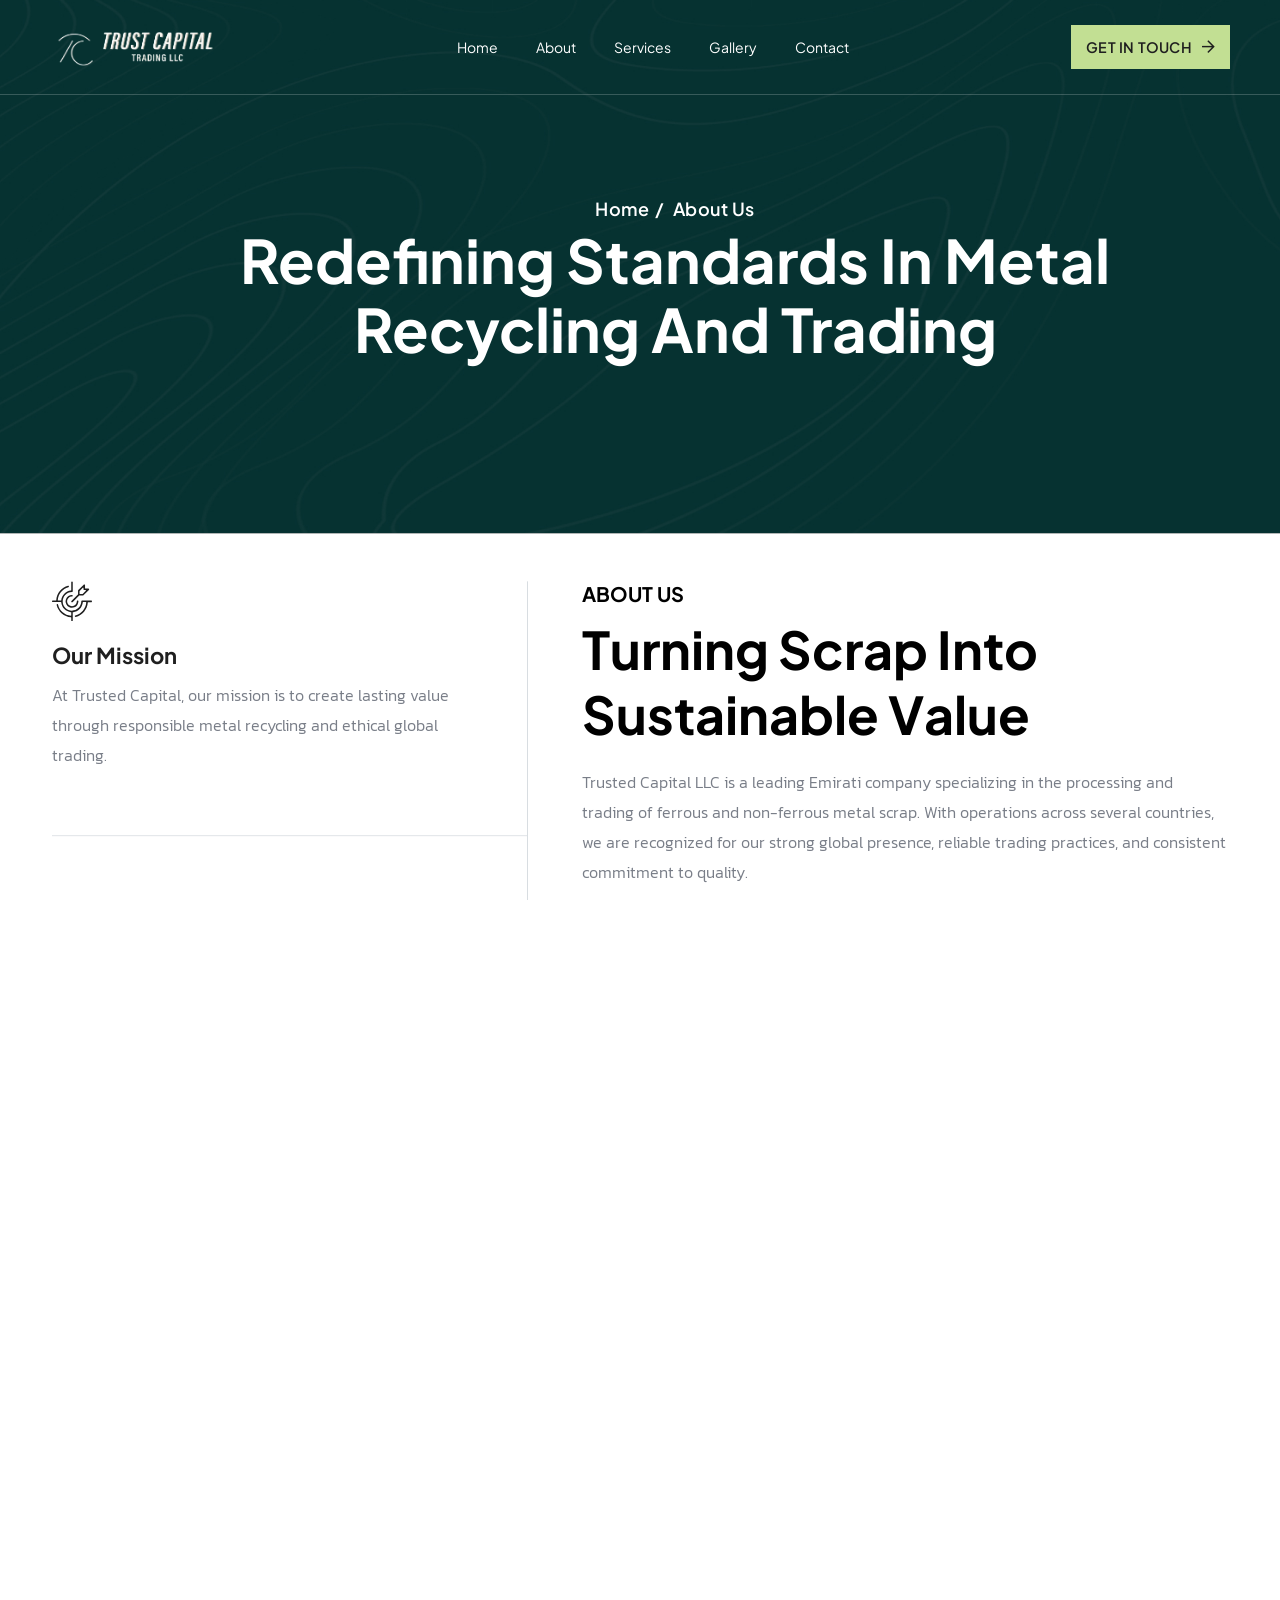
==== about-trust-capital.html @ 67500c43 "first commit" ====
<!DOCTYPE html>
<html lang="zxx">

<head>
    <!--====== Required meta tags ======-->
    <meta charset="utf-8">
    <meta http-equiv="x-ua-compatible" content="ie=edge">
    <meta name="description" content="Business, Consulting, Finance">
    <meta name="viewport" content="width=device-width, initial-scale=1, shrink-to-fit=no">
    <!--====== Title ======-->
    <title>Bizzen - Business Consulting HTML Template</title>
    <!--====== Favicon Icon ======-->
    <link rel="shortcut icon" href="assets/images/favicon.png" type="image/png">
    <!--====== Google Fonts ======-->
    <link
        href="https://fonts.googleapis.com/css2?family=Kanit:ital,wght@0,300;0,400;0,500;0,600;0,700;0,800;0,900;1,900&family=Plus+Jakarta+Sans:ital,wght@0,200..800;1,200..800&display=swap"
        rel="stylesheet">
    <!--====== FontAwesome css ======-->
    <link rel="stylesheet" href="assets/fonts/fontawesome/css/all.min.css">
    <!--====== Bootstrap css ======-->
    <link rel="stylesheet" href="assets/css/plugins/bootstrap.min.css">
    <!--====== Slick-popup css ======-->
    <link rel="stylesheet" href="assets/css/plugins/slick.css">
    <!--====== Magnific-popup css ======-->
    <link rel="stylesheet" href="assets/css/plugins/magnific-popup.css">
    <!--====== Aos css ======-->
    <link rel="stylesheet" href="assets/css/plugins/aos.css">
    <!--====== Default css ======-->
    <link rel="stylesheet" href="assets/css/spacings.css">
    <!--====== Default css ======-->
    <link rel="stylesheet" href="assets/css/style.css">
</head>

<body>
    <!--====== Start Preloader ======-->
    <div class="preloader">
        <div class="loading-wrapper">
            <div class="loading"></div>
            <div id="loading-icon"><img src="assets/images/loader.png" alt="loader"></div>
        </div>
    </div><!--====== End Preloader ======-->
    <!--====== Start Overlay ======-->
    <div class="offcanvas__overlay"></div>
    <!--=== Start  Header Area  ===-->
    <header class="header-area header-one">
        <!--====  Header Navigation  ===-->
        <div class="header-navigation">
            <div class="container-fluid">
                <!--====  Primary Menu  ===-->
                <div class="primary-menu">
                    <!--====  Site Branding  ===-->
                    <div class="site-branding">
                        <!-- <img src="assets/images/home-one/hero/main-logo.png" alt=""> -->
                        <img src="assets/images/home-one/hero/main-logo-1.png" alt="">
                        <!-- <a href="index.html" class="brand-logo"><img src="assets/images/home-one/logo/logo-main.png" alt="Brand Logo"></a> -->
                    </div>
                    <!--=== Main Menu ===-->
                    <div class="theme-nav-menu">
                        <!--=== Menu Top ===-->
                        <div class="theme-menu-top d-block d-xl-none">
                            <div class="site-branding">
                                <a href="index.html" class="brand-logo"><img
                                        src="assets/images/home-one/logo/logo-main.png" alt="Brand Logo"></a>

                            </div>
                        </div>
                        <!--=== Main Menu ===-->
                        <nav class="main-menu">
                            <ul>
                                <li class="menu-item has-children"><a href="home.html">Home</a>
                                </li>
                                <li class="menu-item"><a href="about-trust-capital.html">About</a></li>
                                <li class="menu-item has-children"><a href="services-trust-capital.html">Services</a>
                                </li>
                                <li class="menu-item has-children"><a href="gallery-trust-metal.html">Gallery</a>
                                </li>
                                <li class="menu-item has-children"><a href="contact-trust-capital.html">Contact</a>
                                </li>
                            </ul>
                        </nav>
                        <!--=== Nav Button ===-->
                        <div class="theme-nav-button mt-20 d-block d-md-none">
                            <a href="contact.html" class="theme-btn style-one">Get A Quote<i
                                    class="far fa-arrow-right"></i></a>
                        </div>
                        <!--===  Menu Bottom ===-->
                        <div class="theme-menu-bottom mt-50 d-block d-xl-none">
                            <h5>Follow Us</h5>
                            <ul class="social-link">
                                <li><a href="#"><i class="fab fa-facebook-f"></i></a></li>
                                <li><a href="#"><i class="fab fa-twitter"></i></a></li>
                                <li><a href="#"><i class="fab fa-linkedin-in"></i></a></li>
                                <li><a href="#"><i class="fab fa-youtube"></i></a></li>
                            </ul>
                        </div>
                    </div>
                    <!--=== Header Nav Right ===-->
                    <div class="nav-right-item">
                        <div class="nav-button d-none d-md-block">
                            <a href="contact.html" class="theme-btn style-one">GET IN TOUCH<i
                                    class="far fa-arrow-right"></i></a>
                        </div>
                        <div class="navbar-toggler">
                            <span></span>
                            <span></span>
                            <span></span>
                        </div>
                    </div>
                </div>
            </div>
        </div>
    </header><!--=== End  Header Area  ===-->
    <!--======  Smooth Wrapper  ======-->
    <div id="smooth-wrapper">
        <div id="smooth-content">
            <!--======  Main  ======-->
            <main>
                <!--======  Start Page Hero Section  ======-->
                <section class="page-hero bg_cover z-1"
                    style="background-image: url(/assets/images/home-one/hero/hero-bg.jpg);">
                    <div class="container">
                        <div class="row justify-content-center">
                            <div class="col-lg-10">
                                <div class="page-content text-center">
                                    <ul>
                                        <li><a href="index.html">Home</a></li>
                                        <li>About Us</li>
                                    </ul>
                                    <h1>Redefining Standards in Metal Recycling and Trading</h1>
                                </div>
                            </div>
                        </div>
                    </div>
                </section><!--======  End Page Hero Section  ======-->
                <!--======  Start About Section  ======-->
                <section class="bizzen-about_three pt-5" style="background-color: white;">
                    <div class="container">
                        <!-- About Wrapper -->
                        <div class="about-wrapper">
                            <div class="row">
                                <div class="col-lg-5">
                                    <!--=== Bizzen Item List ===-->
                                    <div class="bizzen-item-list">
                                        <div class="bizzen-iconic-item style-one" data-aos="fade-up"
                                            data-aos-duration="800">
                                            <div class="icon">
                                                <img src="assets/images/innerpage/icon/icon1.svg" alt="icon">
                                            </div>
                                            <div class="content">
                                                <h4>Our Mission</h4>
                                                <p>At Trusted Capital, our mission is to create lasting value through
                                                    responsible metal recycling and ethical global trading.</p>
                                            </div>
                                        </div>
                                        <div class="bizzen-iconic-item style-one" data-aos="fade-up"
                                            data-aos-duration="1000">
                                            <div class="icon">
                                                <img src="assets/images/innerpage/icon/icon2.svg" alt="icon">
                                            </div>
                                            <div class="content">
                                                <h4>Our Vision.</h4>
                                                <p>To be the most trusted global leader in metal recycling and trading,
                                                    offering innovative, eco-efficient solutions that empower industries
                                                    and sustain the planet.</p>
                                            </div>
                                        </div>
                                    </div>
                                </div>
                                <div class="col-lg-7">
                                    <!--=== Bizzen Content Box ===-->
                                    <div class="bizzen-content-box">
                                        <div class="section-title">
                                            <span class="sub-title" data-aos="fade-down" data-aos-duration="800">About
                                                Us</span>
                                            <h2 class="text-anm" style="color: black;">Turning Scrap Into Sustainable
                                                Value</h2>
                                        </div>
                                        <p class="mb-4" data-aos="fade-up" data-aos-duration="1000">Trusted Capital LLC
                                            is a leading Emirati company specializing in the processing and trading of
                                            ferrous and non-ferrous metal scrap. With operations across several
                                            countries, we are recognized for our strong global presence, reliable
                                            trading practices, and consistent commitment to quality.</p>
                                        <p class="mb-4" data-aos="fade-up" data-aos-duration="1200">We buy, recycle, and
                                            supply a wide range of metals — including aluminum, copper, brass, lead,
                                            stainless steel, and nickel alloys — serving industries around the world.
                                            Our advanced facilities, skilled workforce, and strict adherence to
                                            international standards make us one of the most dependable names in the
                                            metal recycling sector.</p>
                                        <!-- <div class="bizzen-button" data-aos="fade-up" data-aos-duration="1400">
                                                <a href="contact.html" class="theme-btn style-one">REQUEST A CALL BACK<i class="far fa-arrow-right"></i></a>
                                            </div> -->
                                    </div>
                                </div>
                            </div>
                        </div>
                    </div>
                </section><!--======  End About Section  ======-->
                <!--======  Start Counter Section  ======-->
                <section class="bizzen-counter-sec pt-105 pb-70" style="background-color: white;">
                    <div class="container">
                        <div class="row text-center">
                            <div class="col-lg-4 col-sm-12">
                                <!-- Bizzen Counter Item -->
                                <div class="bizzen-counter-item style-three mb-40" data-aos="fade-up"
                                    data-aos-duration="800">
                                    <div class="content">
                                        <h2><span class="counter">15</span>+</h2>
                                        <p>Partner with us</p>
                                    </div>
                                </div>
                            </div>
                            <div class="col-lg-4 col-sm-12">
                                <!-- Bizzen Counter Item -->
                                <div class="bizzen-counter-item style-three mb-40" data-aos="fade-up"
                                    data-aos-duration="1000">
                                    <div class="content">
                                        <h2><span class="counter">50</span>+</h2>
                                        <p>Cumulative trading volume</p>
                                    </div>
                                </div>
                            </div>
                            <div class="col-lg-4 col-sm-12">
                                <!-- Bizzen Counter Item -->
                                <div class="bizzen-counter-item style-three mb-40" data-aos="fade-up"
                                    data-aos-duration="1200">
                                    <div class="content">
                                        <h2><span class="counter">100</span>k+</h2>
                                        <p>Successful Projects</p>
                                    </div>
                                </div>
                            </div>
                            <!-- <div class="col-lg-3 col-md-6 col-sm-12">
                                    <div class="bizzen-counter-item style-three mb-40" data-aos="fade-up" data-aos-duration="1400">
                                        <div class="content">
                                            <h2>$<span class="counter">1.3</span>%</h2>
                                            <p>Low interest rate</p>
                                        </div>
                                    </div>
                                </div> -->
                        </div>
                    </div>
                </section><!--======  End Counter Section  ======-->
                <!--======  Start Features Section  ======-->
                <section class="bizzen-features_one gray-color pt-115 pb-120">
                    <div class="container">
                        <div class="row justify-content-center">
                            <div class="col-xl-8 col-lg-10">
                                <!--=== Section Title ===-->
                                <div class="section-title text-center mb-50">
                                    <span class="sub-title" data-aos="fade-down" data-aos-duration="1000">Why Trust
                                        Us</span>
                                    <h2 class="text-anm" style="color: black;">The Trusted Capital Advantage</h2>
                                </div>
                            </div>
                        </div>
                        <!--=== Features Wrapper ===-->
                        <div class="features-wrapper">
                            <div class="row">
                                <div class="col-xl-3 col-md-6 col-sm-12 item-column">
                                    <!--=== Bizzen Features Item ===-->
                                    <div class="bizzen-features-item style-one text-center" data-aos="fade-up"
                                        data-aos-duration="800">
                                        <div class="content">
                                            <h4>Global Reach</h4>
                                            <div class="icon">
                                                <svg width="57" height="57" viewBox="0 0 57 57" fill="none"
                                                    xmlns="http://www.w3.org/2000/svg">
                                                    <path
                                                        d="M28.4375 0C22.8131 0 17.315 1.66783 12.6385 4.79258C7.96196 7.91734 4.31706 12.3587 2.16469 17.5549C0.0123215 22.7512 -0.550836 28.469 0.546431 33.9854C1.6437 39.5017 4.35211 44.5688 8.32916 48.5458C12.3062 52.5229 17.3733 55.2313 22.8896 56.3286C28.406 57.4258 34.1238 56.8627 39.3201 54.7103C44.5163 52.558 48.9577 48.913 52.0824 44.2365C55.2072 39.56 56.875 34.0619 56.875 28.4375C56.8671 20.8979 53.8684 13.6693 48.5371 8.33794C43.2057 3.0066 35.9772 0.00796201 28.4375 0ZM28.4375 4.375C33.0995 4.37005 37.6614 5.72721 41.5625 8.27969V13.6719L35.5004 20.7102L26.8953 21.875L26.8106 21.8148L21.432 18.2984C20.9552 17.9625 20.416 17.7254 19.8461 17.6009C19.2763 17.4764 18.6873 17.4672 18.1138 17.5737C17.5403 17.6802 16.9939 17.9003 16.5067 18.221C16.0196 18.5418 15.6014 18.9567 15.277 19.4414L9.55118 28C9.07419 28.7132 8.81745 29.551 8.8129 30.409L8.75001 40.3156L7.85587 40.9035C5.64544 37.2541 4.44513 33.0825 4.37796 28.8163C4.31079 24.5502 5.37917 20.3429 7.47362 16.6256C9.56806 12.9084 12.6132 9.81488 16.2971 7.66218C19.9809 5.50948 24.1708 4.37499 28.4375 4.375ZM10.4699 44.4254L11.159 43.9742C11.7607 43.5773 12.255 43.0379 12.598 42.4039C12.941 41.7699 13.122 41.061 13.125 40.3402L13.1824 30.4336L18.9137 21.875C18.9418 21.8966 18.971 21.9167 19.0012 21.9352L24.3797 25.4543C25.2811 26.0905 26.3901 26.3611 27.4832 26.2117L36.0938 25.0441C37.1556 24.9024 38.1285 24.3761 38.8281 23.5648L44.8902 16.5211C45.5682 15.7268 45.9397 14.7162 45.9375 13.6719V11.941C48.8963 15.0713 50.9592 18.9394 51.9102 23.1404C52.8612 27.3415 52.6655 31.7209 51.3434 35.8203L46.9301 31.7844C46.3166 31.2212 45.555 30.8449 44.735 30.6996C43.915 30.5542 43.0705 30.646 42.3008 30.9641L33.9719 34.423C33.2755 34.7154 32.6661 35.1822 32.2025 35.7784C31.7388 36.3747 31.4367 37.0803 31.325 37.8273L30.6715 42.2543C30.5144 43.3198 30.7559 44.4059 31.3498 45.3045C31.9436 46.203 32.848 46.851 33.8899 47.1242L39.7578 48.6719L40.4031 49.3199C35.6114 52.0692 30.0187 53.0835 24.5667 52.192C19.1147 51.3005 14.1364 48.5577 10.4699 44.4254ZM44.0234 46.7578L42.8477 45.5793C42.2992 45.0288 41.614 44.6342 40.8625 44.4363L35 42.8887L35.6535 38.4617L43.9797 35L49.4922 40.0531C48.0872 42.5986 46.2346 44.8699 44.0234 46.7578Z"
                                                        fill="black" />
                                                </svg>

                                            </div>
                                            <p style="color: gray;"> Operations across multiple countries with efficient
                                                export capabilities.
                                            </p>
                                        </div>
                                    </div>
                                </div>
                                <div class="col-xl-3 col-md-6 col-sm-12 item-column">
                                    <!--=== Bizzen Features Item ===-->
                                    <div class="bizzen-features-item style-one text-center" data-aos="fade-up"
                                        data-aos-duration="1000">
                                        <div class="content">
                                            <h4>Quality Assurance</h4>
                                            <div class="icon">
                                                <svg width="62" height="62" viewBox="0 0 62 62" fill="none"
                                                    xmlns="http://www.w3.org/2000/svg">
                                                    <path
                                                        d="M57.3836 23.7398C56.3527 22.6625 55.2863 21.5523 54.8844 20.5762C54.5125 19.682 54.4906 18.2 54.4688 16.7645C54.4277 14.0957 54.384 11.0715 52.2812 8.96875C50.1785 6.86602 47.1543 6.82227 44.4855 6.78125C43.05 6.75937 41.568 6.7375 40.6738 6.36562C39.7004 5.96367 38.5875 4.89727 37.5102 3.86641C35.6234 2.05352 33.4797 0 30.625 0C27.7703 0 25.6293 2.05352 23.7398 3.86641C22.6625 4.89727 21.5523 5.96367 20.5762 6.36562C19.6875 6.7375 18.2 6.75937 16.7645 6.78125C14.0957 6.82227 11.0715 6.86602 8.96875 8.96875C6.86602 11.0715 6.83594 14.0957 6.78125 16.7645C6.75937 18.2 6.7375 19.682 6.36562 20.5762C5.96367 21.5496 4.89727 22.6625 3.86641 23.7398C2.05352 25.6266 0 27.7703 0 30.625C0 33.4797 2.05352 35.6207 3.86641 37.5102C4.89727 38.5875 5.96367 39.6977 6.36562 40.6738C6.7375 41.568 6.75937 43.05 6.78125 44.4855C6.82227 47.1543 6.86602 50.1785 8.96875 52.2812C11.0715 54.384 14.0957 54.4277 16.7645 54.4688C18.2 54.4906 19.682 54.5125 20.5762 54.8844C21.5496 55.2863 22.6625 56.3527 23.7398 57.3836C25.6266 59.1965 27.7703 61.25 30.625 61.25C33.4797 61.25 35.6207 59.1965 37.5102 57.3836C38.5875 56.3527 39.6977 55.2863 40.6738 54.8844C41.568 54.5125 43.05 54.4906 44.4855 54.4688C47.1543 54.4277 50.1785 54.384 52.2812 52.2812C54.384 50.1785 54.4277 47.1543 54.4688 44.4855C54.4906 43.05 54.5125 41.568 54.8844 40.6738C55.2863 39.7004 56.3527 38.5875 57.3836 37.5102C59.1965 35.6234 61.25 33.4797 61.25 30.625C61.25 27.7703 59.1965 25.6293 57.3836 23.7398ZM54.2254 34.4832C52.9156 35.8504 51.5594 37.2641 50.8402 39.0004C50.1512 40.6684 50.1211 42.5742 50.0938 44.4199C50.0664 46.334 50.0363 48.3383 49.1859 49.1859C48.3355 50.0336 46.3449 50.0664 44.4199 50.0938C42.5742 50.1211 40.6684 50.1512 39.0004 50.8402C37.2641 51.5594 35.8504 52.9156 34.4832 54.2254C33.116 55.5352 31.7188 56.875 30.625 56.875C29.5312 56.875 28.123 55.5297 26.7668 54.2254C25.4105 52.9211 23.9859 51.5594 22.2496 50.8402C20.5816 50.1512 18.6758 50.1211 16.8301 50.0938C14.916 50.0664 12.9117 50.0363 12.0641 49.1859C11.2164 48.3355 11.1836 46.3449 11.1562 44.4199C11.1289 42.5742 11.0988 40.6684 10.4098 39.0004C9.69063 37.2641 8.33437 35.8504 7.02461 34.4832C5.71484 33.116 4.375 31.7188 4.375 30.625C4.375 29.5312 5.72031 28.123 7.02461 26.7668C8.32891 25.4105 9.69063 23.9859 10.4098 22.2496C11.0988 20.5816 11.1289 18.6758 11.1562 16.8301C11.1836 14.916 11.2137 12.9117 12.0641 12.0641C12.9145 11.2164 14.9051 11.1836 16.8301 11.1562C18.6758 11.1289 20.5816 11.0988 22.2496 10.4098C23.9859 9.69063 25.3996 8.33437 26.7668 7.02461C28.134 5.71484 29.5312 4.375 30.625 4.375C31.7188 4.375 33.127 5.72031 34.4832 7.02461C35.8395 8.32891 37.2641 9.69063 39.0004 10.4098C40.6684 11.0988 42.5742 11.1289 44.4199 11.1562C46.334 11.1836 48.3383 11.2137 49.1859 12.0641C50.0336 12.9145 50.0664 14.9051 50.0938 16.8301C50.1211 18.6758 50.1512 20.5816 50.8402 22.2496C51.5594 23.9859 52.9156 25.3996 54.2254 26.7668C55.5352 28.134 56.875 29.5312 56.875 30.625C56.875 31.7188 55.5297 33.127 54.2254 34.4832ZM43.1102 22.5148C43.3135 22.718 43.4749 22.9593 43.585 23.2248C43.6951 23.4904 43.7517 23.775 43.7517 24.0625C43.7517 24.35 43.6951 24.6346 43.585 24.9002C43.4749 25.1657 43.3135 25.407 43.1102 25.6102L27.7977 40.9227C27.5945 41.126 27.3532 41.2874 27.0877 41.3975C26.8221 41.5076 26.5375 41.5642 26.25 41.5642C25.9625 41.5642 25.6779 41.5076 25.4123 41.3975C25.1468 41.2874 24.9055 41.126 24.7023 40.9227L18.1398 34.3602C17.7294 33.9497 17.4988 33.393 17.4988 32.8125C17.4988 32.232 17.7294 31.6753 18.1398 31.2648C18.5503 30.8544 19.107 30.6238 19.6875 30.6238C20.268 30.6238 20.8247 30.8544 21.2352 31.2648L26.25 36.2824L40.0148 22.5148C40.218 22.3115 40.4593 22.1501 40.7248 22.04C40.9904 21.9299 41.275 21.8733 41.5625 21.8733C41.85 21.8733 42.1346 21.9299 42.4002 22.04C42.6657 22.1501 42.907 22.3115 43.1102 22.5148Z"
                                                        fill="black" />
                                                </svg>

                                            </div>
                                            <p style="color: gray;">Strict testing, radiation checks, and international
                                                certifications.</p>
                                        </div>
                                    </div>
                                </div>
                                <div class="col-xl-3 col-md-6 col-sm-12 item-column">
                                    <!--=== Bizzen Features Item ===-->
                                    <div class="bizzen-features-item style-one text-center" data-aos="fade-up"
                                        data-aos-duration="1200">
                                        <div class="content">
                                            <h4>Customer Focus</h4>
                                            <div class="icon">
                                                <svg width="57" height="57" viewBox="0 0 57 57" fill="none"
                                                    xmlns="http://www.w3.org/2000/svg">
                                                    <path
                                                        d="M28.4375 0C22.8131 0 17.315 1.66783 12.6385 4.79258C7.96196 7.91734 4.31706 12.3587 2.16469 17.5549C0.0123215 22.7512 -0.550836 28.469 0.546431 33.9854C1.6437 39.5017 4.35211 44.5688 8.32916 48.5458C12.3062 52.5229 17.3733 55.2313 22.8896 56.3286C28.406 57.4258 34.1238 56.8627 39.3201 54.7103C44.5163 52.558 48.9577 48.913 52.0824 44.2365C55.2072 39.56 56.875 34.0619 56.875 28.4375C56.8671 20.8979 53.8684 13.6693 48.5371 8.33794C43.2057 3.0066 35.9772 0.00796201 28.4375 0ZM13.6938 47.4414C15.2762 44.9665 17.4563 42.9297 20.0329 41.5189C22.6096 40.1081 25.4999 39.3686 28.4375 39.3686C31.3751 39.3686 34.2655 40.1081 36.8421 41.5189C39.4187 42.9297 41.5988 44.9665 43.1813 47.4414C38.9658 50.7199 33.7778 52.4998 28.4375 52.4998C23.0972 52.4998 17.9093 50.7199 13.6938 47.4414ZM19.6875 26.25C19.6875 24.5194 20.2007 22.8277 21.1622 21.3888C22.1236 19.9498 23.4902 18.8283 25.089 18.1661C26.6879 17.5038 28.4472 17.3305 30.1446 17.6681C31.8419 18.0057 33.401 18.8391 34.6247 20.0628C35.8484 21.2865 36.6818 22.8456 37.0194 24.543C37.357 26.2403 37.1837 27.9996 36.5215 29.5985C35.8592 31.1973 34.7377 32.5639 33.2988 33.5254C31.8598 34.4868 30.1681 35 28.4375 35C26.1169 35 23.8913 34.0781 22.2503 32.4372C20.6094 30.7962 19.6875 28.5706 19.6875 26.25ZM46.4188 44.409C43.9791 40.8736 40.5486 38.1386 36.5586 36.5477C38.7019 34.8596 40.2658 32.5456 41.0329 29.9275C41.8001 27.3093 41.7323 24.5172 40.839 21.9394C39.9458 19.3616 38.2714 17.1262 36.0487 15.5441C33.8261 13.962 31.1657 13.1118 28.4375 13.1118C25.7093 13.1118 23.0489 13.962 20.8263 15.5441C18.6036 17.1262 16.9293 19.3616 16.036 21.9394C15.1427 24.5172 15.0749 27.3093 15.8421 29.9275C16.6092 32.5456 18.1732 34.8596 20.3164 36.5477C16.3265 38.1386 12.896 40.8736 10.4563 44.409C7.37344 40.9422 5.35849 36.6582 4.65404 32.0729C3.94959 27.4875 4.58569 22.7962 6.48572 18.5639C8.38576 14.3317 11.4687 10.7389 15.3634 8.21826C19.258 5.69761 23.7983 4.35653 28.4375 4.35653C33.0767 4.35653 37.617 5.69761 41.5116 8.21826C45.4063 10.7389 48.4893 14.3317 50.3893 18.5639C52.2893 22.7962 52.9254 27.4875 52.221 32.0729C51.5165 36.6582 49.5016 40.9422 46.4188 44.409Z"
                                                        fill="black" />
                                                </svg>

                                            </div>
                                            <p style="color: gray;">Quick transactions, transparent pricing, and
                                                customized solutions.</p>
                                        </div>
                                    </div>
                                </div>
                                <div class="col-xl-3 col-md-6 col-sm-12 item-column">
                                    <!--=== Bizzen Features Item ===-->
                                    <div class="bizzen-features-item style-one text-center" data-aos="fade-up"
                                        data-aos-duration="1400">
                                        <div class="content">
                                            <h4>Sustainability First</h4>
                                            <div class="icon">
                                                <svg width="62" height="62" viewBox="0 0 62 62" fill="none"
                                                    xmlns="http://www.w3.org/2000/svg">
                                                    <path
                                                        d="M21.871 52.4931C21.871 53.0732 21.6405 53.6297 21.2303 54.0399C20.8201 54.4501 20.2637 54.6806 19.6835 54.6806H6.55851C5.40689 54.6799 4.27573 54.3761 3.27866 53.7999C2.28159 53.2236 1.45372 52.3951 0.87821 51.3976C0.302703 50.4001 -0.000175336 49.2687 7.61495e-08 48.1171C0.000175489 46.9655 0.303398 45.8342 0.879209 44.8368L10.2554 28.6357L6.41358 29.6611C6.13529 29.7354 5.84509 29.7542 5.55954 29.7164C5.27399 29.6785 4.99868 29.5848 4.74934 29.4406C4.24578 29.1493 3.87854 28.67 3.72843 28.1079C3.57831 27.5459 3.65761 26.9473 3.94888 26.4437C4.24014 25.9401 4.71952 25.5729 5.28155 25.4228L14.2421 23.0247C14.5197 22.9503 14.8092 22.9313 15.0941 22.9688C15.379 23.0063 15.6538 23.0996 15.9026 23.2433C16.1515 23.3871 16.3696 23.5784 16.5444 23.8065C16.7193 24.0345 16.8475 24.2948 16.9218 24.5724L19.3253 33.5329C19.4012 33.8118 19.4211 34.1029 19.3839 34.3895C19.3466 34.6761 19.253 34.9524 19.1083 35.2026C18.9637 35.4528 18.7709 35.6718 18.541 35.8471C18.3112 36.0223 18.049 36.1503 17.7694 36.2236C17.5837 36.2719 17.3926 36.2967 17.2007 36.2974C16.7195 36.2969 16.2518 36.1378 15.8702 35.8447C15.4886 35.5515 15.2143 35.1407 15.0898 34.6759L14.0507 30.8068L4.67452 47.0243C4.48296 47.3561 4.3819 47.7324 4.38144 48.1155C4.38098 48.4986 4.48114 48.8751 4.6719 49.2073C4.86266 49.5396 5.13732 49.8159 5.46841 50.0086C5.7995 50.2014 6.17541 50.3038 6.55851 50.3056H19.6835C20.2637 50.3056 20.8201 50.5361 21.2303 50.9463C21.6405 51.3565 21.871 51.9129 21.871 52.4931ZM60.3519 44.8368L54.0245 33.8993C53.7218 33.4232 53.2469 33.0824 52.6989 32.9482C52.1509 32.814 51.5722 32.8967 51.0837 33.179C50.5953 33.4614 50.2348 33.9215 50.0776 34.4634C49.9204 35.0053 49.9786 35.5869 50.2401 36.0868L56.5675 47.0243C56.759 47.3561 56.8601 47.7324 56.8606 48.1155C56.861 48.4986 56.7609 48.8751 56.5701 49.2073C56.3794 49.5396 56.1047 49.8159 55.7736 50.0086C55.4425 50.2014 55.0666 50.3038 54.6835 50.3056H35.9011L38.7284 47.4782C39.1389 47.0681 39.3696 46.5118 39.3699 45.9316C39.3701 45.3513 39.1399 44.7948 38.7298 44.3843C38.3197 43.9738 37.7633 43.7431 37.1831 43.7428C36.6029 43.7426 36.0463 43.9728 35.6358 44.3829L29.0733 50.9454C28.87 51.1486 28.7086 51.3899 28.5985 51.6554C28.4884 51.921 28.4318 52.2056 28.4318 52.4931C28.4318 52.7806 28.4884 53.0652 28.5985 53.3308C28.7086 53.5963 28.87 53.8376 29.0733 54.0407L35.6358 60.6032C35.8391 60.8063 36.0803 60.9674 36.3458 61.0772C36.6113 61.187 36.8958 61.2435 37.1831 61.2433C37.4704 61.2432 37.7549 61.1865 38.0202 61.0764C38.2856 60.9664 38.5267 60.8051 38.7298 60.6019C38.9329 60.3986 39.0939 60.1574 39.2037 59.8919C39.3136 59.6264 39.37 59.3419 39.3699 59.0546C39.3698 58.7673 39.313 58.4829 39.203 58.2175C39.0929 57.9521 38.9317 57.711 38.7284 57.5079L35.9011 54.6806H54.6835C55.8351 54.6799 56.9663 54.3761 57.9634 53.7999C58.9604 53.2236 59.7883 52.3951 60.3638 51.3976C60.9393 50.4001 61.2422 49.2687 61.242 48.1171C61.2418 46.9655 60.9386 45.8342 60.3628 44.8368H60.3519ZM30.621 4.36809C31.0055 4.36423 31.3839 4.46371 31.7167 4.65611C32.0496 4.84851 32.3247 5.12678 32.5132 5.46184L41.8894 21.663L38.0394 20.6294C37.4859 20.4995 36.9035 20.5902 36.4157 20.8823C35.9279 21.1743 35.573 21.6449 35.4262 22.1941C35.2794 22.7434 35.3522 23.3282 35.6292 23.8248C35.9061 24.3213 36.3656 24.6904 36.9101 24.854L45.8734 27.2575C46.0581 27.3061 46.2483 27.3309 46.4394 27.3314C46.9206 27.3309 47.3882 27.1718 47.7698 26.8787C48.1515 26.5855 48.4258 26.1747 48.5503 25.7099L50.9538 16.7439C51.0363 16.4639 51.062 16.1703 51.0293 15.8803C50.9966 15.5903 50.9062 15.3098 50.7635 15.0553C50.6207 14.8007 50.4284 14.5773 50.198 14.3982C49.9676 14.2191 49.7037 14.088 49.4218 14.0124C49.1399 13.9369 48.8457 13.9185 48.5566 13.9584C48.2675 13.9983 47.9893 14.0956 47.7384 14.2447C47.4875 14.3937 47.2689 14.5915 47.0956 14.8263C46.9223 15.0611 46.7977 15.3282 46.7292 15.6118L45.6901 19.4865L36.3003 3.27434C35.7238 2.27859 34.8956 1.45191 33.8988 0.877214C32.902 0.302517 31.7716 0 30.621 0C29.4704 0 28.34 0.302517 27.3432 0.877214C26.3464 1.45191 25.5182 2.27859 24.9417 3.27434L18.6089 14.2118C18.3368 14.7129 18.2711 15.3004 18.4258 15.8492C18.5805 16.398 18.9434 16.8647 19.4371 17.1499C19.9309 17.4351 20.5165 17.5163 21.0691 17.3761C21.6218 17.2359 22.0979 16.8854 22.396 16.3993L28.7288 5.46184C28.9174 5.12678 29.1924 4.84851 29.5253 4.65611C29.8581 4.46371 30.2366 4.36423 30.621 4.36809Z"
                                                        fill="black" />
                                                </svg>

                                            </div>
                                            <p style="color: gray;">Recycling that protects the environment and future
                                                generations.</p>
                                        </div>
                                    </div>
                                </div>
                            </div>
                        </div>
                    </div>
                </section><!--======  End Features Section  ======-->



                <div class="journey-section">
                    <div class="container-fluid px-0">
                        <div class="content-wrapper">
                            <div class="image-container">
                                <img src="/assets/images/home-one/journey-img.jpg" alt="Business meeting">
                            </div>

                            <div class="text-card">
                                <div class="journey-label">Our Journey</div>
                                <h2 class="main-heading" style="margin-bottom: 10px;">Built on Trust. Driven by Quality.
                                </h2>
                                <p class="journey-description">Founded in the UAE, Trusted Capital began with a simple
                                    belief — that every piece of scrap metal carries potential value for both industry
                                    and the environment. Over the years, we have transformed this belief into a thriving
                                    global business built on transparency, efficiency, and sustainability.</p>
                                <p class="journey-description">With a growing network of yards, production sites, and
                                    export operations, we ensure every transaction is handled with precision and care.
                                    Our customers rely on us for competitive pricing, quick turnaround, and traceable
                                    logistics that simplify the scrap trading process worldwide.</p>
                            </div>
                        </div>
                    </div>
                </div>




                <!--======  Start Features Section  ======-->
                <section class="bizzen-grow-sec pt-120 pb-70" style="background-color: white;">
                    <div class="container">
                        <div class="">
                            <div class="">
                                <!--=== Bizzen Content Box ===-->
                                <div class="bizzen-content-box" style=" max-width: 750px; margin: auto;">
                                    <div class="section-title mb-4 text-center">
                                        <span class="sub-title" data-aos="fade-down" data-aos-duration="900">Our
                                            Journey</span>
                                        <h2 class="text-anm" style="color: black;">Sustainability at the Core of Our Business
                                        </h2>
                                    </div>
                                    <p data-aos="fade-up" style="text-align: center;" data-aos-duration="1000">We take
                                        pride in being a responsible recycler that contributes to a cleaner, greener
                                        future. Through sustainable sourcing and recycling practices, we minimize
                                        waste, reduce emissions, and conserve natural resources.</p>

                                    <p data-aos="fade-up" style="text-align: center;" data-aos-duration="1000">  Every
                                        ton of scrap metal we process represents our commitment to a circular economy —
                                        where materials are reused, not wasted.</p>



                                </div>
                            </div>

                        </div>
                    </div>
                </section><!--======  End Features Section  ======-->
                <!--======  Start Team Section  ======-->
                <!--======  End Testimonial Section  ======-->



            </main>
            <div class="green-bar"></div>


            <!--======  Start Footer  ======-->
            <footer class="main-footer">
                <div class="footer-shape"><img src="assets/images/footer/footer-shape.png" alt="footer shape"></div>
                <!--=== Footer Widget Wrapper ===-->
                <div class="footer-widget-wrapper">
                    <div class="container">
                        <div class="row">
                            <div class="col-lg-4">
                                <!--=== Footer Widget ===-->
                                <div class="footer-widget footer-about-widget pt-100" data-aos="fade-up"
                                    data-aos-duration="800">
                                    <div class="widget-content">
                                        <div class="footer-logo mb-20">
                                            <a href="index.html"><img src="assets/images/home-one/hero/main-logo-1.png"
                                                    alt="logo white"></a>
                                        </div>
                                        <p class="mb-20">Leading the way in sustainable metal recycling and global
                                            trading
                                        </p>
                                        <form>
                                            <div class="form-group">
                                                <input type="email" class="form_control"
                                                    placeholder="Enter Email Address" name="email" required>
                                                <button class="submit-btn"><i class="far fa-paper-plane"></i></button>
                                            </div>
                                        </form>
                                    </div>
                                </div>
                            </div>
                            <div class="col-lg-8">
                                <!--=== Footer Widget Wrap ===-->
                                <div class="footer-widget-inner">
                                    <!--=== Footer Top ===-->
                                    <div class="footer-top" data-aos="fade-up" data-aos-duration="1000">
                                        <div class="big-text">Talk to Us Today</div>
                                    </div>
                                    <div class="footer-widget-area">
                                        <div class="row">
                                            <div class="col-md-4">
                                                <!--=== Footer Widget ===-->
                                                <div class="footer-widget footer-contact-info-widget mb-40"
                                                    data-aos="fade-up" data-aos-duration="1200">
                                                    <div class="widget-content">
                                                        <h6>Quick Links</h6>
                                                        <ul>
                                                            <li>
                                                                <a href="about-trust-capital.html">About us</a>
                                                                <a href="services-trust-capital.html">Services</a>
                                                                <a href="gallery-trust-metal.html">Gallery</a>
                                                                <a href="">Sustainability</a>
                                                                <a href="">Career</a>
                                                            </li>
                                                        </ul>
                                                    </div>
                                                </div>
                                            </div>
                                            <div class="col-md-4">
                                                <!--=== Footer Widget ===-->
                                                <div class="footer-widget footer-contact-info-widget mb-40"
                                                    data-aos="fade-up" data-aos-duration="1400">
                                                    <div class="widget-content">
                                                        <h6>Office</h6>
                                                        <ul>
                                                            <li>
                                                                123 Industrial Park, Metal City, MC 12345
                                                            </li>
                                                            <li>
                                                                <a href="">+1 (555) 123-4567</a>
                                                            </li>
                                                            <li>
                                                                <a href="">info@trustedcapital.com</a>
                                                            </li>
                                                        </ul>
                                                    </div>
                                                </div>
                                            </div>
                                            <div class="col-md-4">
                                                <!--=== Footer Widget ===-->
                                                <div class="footer-widget footer-social-widget mb-40" data-aos="fade-up"
                                                    data-aos-duration="1600">
                                                    <h4 class="widget-title">Follow Us:</h4>
                                                    <div class="widget-content">
                                                        <div class="social-box">
                                                            <a href="#"><i class="fab fa-facebook-f"></i></a>
                                                            <a href="#"><i class="fab fa-twitter"></i></a>
                                                            <a href="#"><i class="fab fa-linkedin-in"></i></a>
                                                            <a href="#"><i class="fab fa-pinterest-p"></i></a>
                                                        </div>
                                                    </div>
                                                </div>
                                            </div>
                                        </div>
                                    </div>
                                </div>
                            </div>
                        </div>
                    </div>
                </div>
                <!--=== Copyright Area ===-->
                <div class="copyright-area">
                    <div class="container">
                        <div class="row">
                            <div class="col-md-6">
                                <!--=== Copyright Text ===-->
                                <div class="copyright-text text-md-start text-center">
                                    <p>&copy; 2025 &nbsp;Trusted Capital. All rights reserved.</p>
                                </div>
                            </div>
                            <div class="col-md-6">
                                <!--=== Copyright link ===-->
                                <div class="copyright-link text-md-end text-center">
                                    <a style="border-left: 1px solid gray;" href="index.html">Terms & Conditions</a>
                                    <a href="index.html">Privacy Policy</a>
                                </div>
                            </div>
                        </div>
                    </div>
                </div>
            </footer>
        </div>
    </div>
    <!--====== Jquery js ======-->
    <script src="assets/js/plugins/jquery-3.7.1.min.js"></script>
    <!--====== Bootstrap js ======-->
    <script src="assets/js/plugins/popper.min.js"></script>
    <!--====== Bootstrap js ======-->
    <script src="assets/js/plugins/bootstrap.min.js"></script>
    <!--====== Gsap Js ======-->
    <script src="assets/js/plugins/gsap/gsap.min.js"></script>
    <script src="assets/js/plugins/gsap/SplitText.min.js"></script>
    <script src="assets/js/plugins/gsap/ScrollSmoother.min.js"></script>
    <script src="assets/js/plugins/gsap/ScrollTrigger.min.js"></script>
    <!--====== Slick js ======-->
    <script src="assets/js/plugins/slick.min.js"></script>
    <!--====== Magnific js ======-->
    <script src="assets/js/plugins/jquery.magnific-popup.min.js"></script>
    <!--====== Waypoint js ======-->
    <script src="assets/js/plugins/jquery.waypoints.js"></script>
    <!--====== CounterUp js ======-->
    <script src="assets/js/plugins/jquery.counterup.min.js"></script>
    <!--====== Aos js ======-->
    <script src="assets/js/plugins/aos.js"></script>
    <!--====== Common js ======-->
    <script src="assets/js/theme.js"></script>
</body>

</html>
---- assets/css/spacings.css ----
/*---------------------------------------
    - Margin & Padding
-----------------------------------------*/
/*-- Margin Top --*/
.mt-5 {
  margin-top: 5px; }

.mt-10 {
  margin-top: 10px; }

.mt-15 {
  margin-top: 15px; }

.mt-20 {
  margin-top: 20px; }

.mt-25 {
  margin-top: 25px; }

.mt-30 {
  margin-top: 30px; }

.mt-35 {
  margin-top: 35px; }

.mt-40 {
  margin-top: 40px; }

.mt-45 {
  margin-top: 45px; }

.mt-50 {
  margin-top: 50px; }

.mt-55 {
  margin-top: 55px; }

.mt-60 {
  margin-top: 60px; }

.mt-65 {
  margin-top: 65px; }

.mt-70 {
  margin-top: 70px; }

.mt-75 {
  margin-top: 75px; }

.mt-80 {
  margin-top: 80px; }

.mt-85 {
  margin-top: 85px; }

.mt-90 {
  margin-top: 90px; }

.mt-95 {
  margin-top: 95px; }

.mt-100 {
  margin-top: 100px; }

.mt-105 {
  margin-top: 105px; }

.mt-110 {
  margin-top: 110px; }

.mt-115 {
  margin-top: 115px; }

.mt-120 {
  margin-top: 120px; }

.mt-125 {
  margin-top: 125px; }

.mt-130 {
  margin-top: 130px; }

.mt-135 {
  margin-top: 135px; }

.mt-140 {
  margin-top: 140px; }

.mt-145 {
  margin-top: 145px; }

.mt-150 {
  margin-top: 150px; }

.mt-155 {
  margin-top: 155px; }

.mt-160 {
  margin-top: 160px; }

.mt-165 {
  margin-top: 165px; }

.mt-170 {
  margin-top: 170px; }

.mt-175 {
  margin-top: 175px; }

.mt-180 {
  margin-top: 180px; }

.mt-185 {
  margin-top: 185px; }

.mt-190 {
  margin-top: 190px; }

.mt-195 {
  margin-top: 195px; }

.mt-200 {
  margin-top: 200px; }

.mt-205{
  margin-top: 205px;
}
.mt-210{
  margin-top: 210px;
}
.mt-215{
  margin-top: 215px;
}
.mt-220{
  margin-top: 220px;
}
.mt-225{
  margin-top: 225px;
}
.mt-230{
  margin-top: 230px;
}
.mt-235{
  margin-top: 235px;
}
.mt-240{
  margin-top: 240px;
}
.mt-245{
  margin-top: 245px;
}
.mt-250{
  margin-top: 250px;
}
.mt-255{
  margin-top: 255px;
}
.mt-260{
  margin-top: 260px;
}
.mt-265{
  margin-top: 265px;
}
.mt-270{
  margin-top: 270px;
}
.mt-275{
  margin-top: 275px;
}
.mt-280{
  margin-top: 280px;
}
.mt-285{
  margin-top: 285px;
}
.mt-290{
  margin-top: 290px;
}
.mt-295{
  margin-top: 295px;
}
.mt-300{
  margin-top: 300px;
}
/*-- Margin Bottom --*/
.mb-5 {
  margin-bottom: 5px; }

.mb-10 {
  margin-bottom: 10px; }

.mb-15 {
  margin-bottom: 15px; }

.mb-20 {
  margin-bottom: 20px; }

.mb-25 {
  margin-bottom: 25px; }

.mb-30 {
  margin-bottom: 30px; }

.mb-35 {
  margin-bottom: 35px; }

.mb-40 {
  margin-bottom: 40px; }

.mb-45 {
  margin-bottom: 45px; }

.mb-50 {
  margin-bottom: 50px; }

.mb-55 {
  margin-bottom: 55px; }

.mb-60 {
  margin-bottom: 60px; }

.mb-65 {
  margin-bottom: 65px; }

.mb-70 {
  margin-bottom: 70px; }

.mb-75 {
  margin-bottom: 75px; }

.mb-80 {
  margin-bottom: 80px; }

.mb-85 {
  margin-bottom: 85px; }

.mb-90 {
  margin-bottom: 90px; }

.mb-95 {
  margin-bottom: 95px; }

.mb-100 {
  margin-bottom: 100px; }

.mb-105 {
  margin-bottom: 105px; }

.mb-110 {
  margin-bottom: 110px; }

.mb-115 {
  margin-bottom: 115px; }

.mb-120 {
  margin-bottom: 120px; }

.mb-125 {
  margin-bottom: 125px; }

.mb-130 {
  margin-bottom: 130px; }

.mb-135 {
  margin-bottom: 135px; }

.mb-140 {
  margin-bottom: 140px; }

.mb-145 {
  margin-bottom: 145px; }

.mb-150 {
  margin-bottom: 150px; }

.mb-155 {
  margin-bottom: 155px; }

.mb-160 {
  margin-bottom: 160px; }

.mb-165 {
  margin-bottom: 165px; }

.mb-170 {
  margin-bottom: 170px; }

.mb-175 {
  margin-bottom: 175px; }

.mb-180 {
  margin-bottom: 180px; }

.mb-185 {
  margin-bottom: 185px; }

.mb-190 {
  margin-bottom: 190px; }

.mb-195 {
  margin-bottom: 195px; }

.mb-200 {
  margin-bottom: 200px; }

.mb-205 {
  margin-bottom: 205px; }

.mb-210 {
  margin-bottom: 210px; }

.mb-215 {
  margin-bottom: 215px; }

.mb-220 {
  margin-bottom: 220px; }

.mb-225 {
  margin-bottom: 225px; }

.mb-230 {
  margin-bottom: 230px; }

.mb-235 {
  margin-bottom: 235px; }

.mb-240 {
  margin-bottom: 240px; }

.mb-245 {
  margin-bottom: 245px; }

.mb-250 {
  margin-bottom: 250px; }

.mb-255 {
  margin-bottom: 255px; }

.mb-260 {
  margin-bottom: 260px; }

.mb-265 {
  margin-bottom: 265px; }

.mb-270 {
  margin-bottom: 270px; }

.mb-275 {
  margin-bottom: 275px; }

.mb-280 {
  margin-bottom: 280px; }

.mb-285 {
  margin-bottom: 285px; }

.mb-290 {
  margin-bottom: 290px; }

.mb-295 {
  margin-bottom: 295px; }

.mb-300 {
  margin-bottom: 300px; }

/*-- Padding Top --*/
.pt-5 {
  padding-top: 5px; }

.pt-10 {
  padding-top: 10px; }

.pt-15 {
  padding-top: 15px; }

.pt-20 {
  padding-top: 20px; }

.pt-25 {
  padding-top: 25px; }

.pt-30 {
  padding-top: 30px; }

.pt-35 {
  padding-top: 35px; }

.pt-40 {
  padding-top: 40px; }

.pt-45 {
  padding-top: 45px; }

.pt-50 {
  padding-top: 50px; }

.pt-55 {
  padding-top: 55px; }

.pt-60 {
  padding-top: 60px; }

.pt-65 {
  padding-top: 65px; }

.pt-70 {
  padding-top: 70px; }

.pt-75 {
  padding-top: 75px; }

.pt-80 {
  padding-top: 80px; }

.pt-85 {
  padding-top: 85px; }

.pt-90 {
  padding-top: 90px; }

.pt-95 {
  padding-top: 95px; }

.pt-100 {
  padding-top: 100px; }

.pt-105 {
  padding-top: 105px; }

.pt-110 {
  padding-top: 110px; }

.pt-115 {
  padding-top: 115px; }

.pt-120 {
  padding-top: 120px; }

.pt-125 {
  padding-top: 125px; }

.pt-130 {
  padding-top: 130px; }

.pt-135 {
  padding-top: 135px; }

.pt-140 {
  padding-top: 140px; }

.pt-145 {
  padding-top: 145px; }

.pt-150 {
  padding-top: 150px; }

.pt-155 {
  padding-top: 155px; }

.pt-160 {
  padding-top: 160px; }

.pt-165 {
  padding-top: 165px; }

.pt-170 {
  padding-top: 170px; }

.pt-175 {
  padding-top: 175px; }

.pt-180 {
  padding-top: 180px; }

.pt-185 {
  padding-top: 185px; }

.pt-190 {
  padding-top: 190px; }

.pt-195 {
  padding-top: 195px; }

.pt-200 {
  padding-top: 200px; }

.pt-205 {
  padding-top: 205px; }

.pt-210 {
  padding-top: 210px; }

.pt-215 {
  padding-top: 215px; }

.pt-220 {
  padding-top: 220px; }

.pt-225 {
  padding-top: 225px; }

.pt-230 {
  padding-top: 230px; }

.pt-235 {
  padding-top: 235px; }

.pt-240 {
  padding-top: 240px; }

.pt-245 {
  padding-top: 245px; }

.pt-250 {
  padding-top: 250px; }

.pt-255 {
  padding-top: 255px; }

.pt-260 {
  padding-top: 260px; }

.pt-265 {
  padding-top: 265px; }

.pt-270 {
  padding-top: 270px; }

.pt-275 {
  padding-top: 275px; }

.pt-280 {
  padding-top: 280px; }

.pt-285 {
  padding-top: 285px; }

.pt-290 {
  padding-top: 290px; }

.pt-295 {
  padding-top: 295px; }

.pt-300 {
  padding-top: 300px; }


/*-- Padding Bottom --*/
.pb-5 {
  padding-bottom: 5px; }

.pb-10 {
  padding-bottom: 10px; }

.pb-15 {
  padding-bottom: 15px; }

.pb-20 {
  padding-bottom: 20px; }

.pb-25 {
  padding-bottom: 25px; }

.pb-30 {
  padding-bottom: 30px; }

.pb-35 {
  padding-bottom: 35px; }

.pb-40 {
  padding-bottom: 40px; }

.pb-45 {
  padding-bottom: 45px; }

.pb-50 {
  padding-bottom: 50px; }

.pb-55 {
  padding-bottom: 55px; }

.pb-60 {
  padding-bottom: 60px; }

.pb-65 {
  padding-bottom: 65px; }

.pb-70 {
  padding-bottom: 70px; }

.pb-75 {
  padding-bottom: 75px; }

.pb-80 {
  padding-bottom: 80px; }

.pb-85 {
  padding-bottom: 85px; }

.pb-90 {
  padding-bottom: 90px; }

.pb-95 {
  padding-bottom: 95px; }

.pb-100 {
  padding-bottom: 100px; }

.pb-105 {
  padding-bottom: 105px; }

.pb-110 {
  padding-bottom: 110px; }

.pb-115 {
  padding-bottom: 115px; }

.pb-120 {
  padding-bottom: 120px; }

.pb-125 {
  padding-bottom: 125px; }

.pb-130 {
  padding-bottom: 130px; 
}


.pb-135 {
  padding-bottom: 135px; }

.pb-140 {
  padding-bottom: 140px; }

.pb-145 {
  padding-bottom: 145px; }

.pb-150 {
  padding-bottom: 150px; }

.pb-155 {
  padding-bottom: 155px; }

.pb-160 {
  padding-bottom: 160px; }

.pb-165 {
  padding-bottom: 165px; }

.pb-170 {
  padding-bottom: 170px; }

.pb-175 {
  padding-bottom: 175px; }

.pb-180 {
  padding-bottom: 180px; }

.pb-185 {
  padding-bottom: 185px; }

.pb-190 {
  padding-bottom: 190px; }

.pb-195 {
  padding-bottom: 195px; }

.pb-200 {
  padding-bottom: 200px; }

.pb-205 {
  padding-bottom: 205px; }

.pb-210 {
  padding-bottom: 210px; }

.pb-215 {
  padding-bottom: 215px; }

.pb-220 {
  padding-bottom: 220px; }

.pb-225 {
  padding-bottom: 225px; }

.pb-230 {
  padding-bottom: 230px; }

.pb-235 {
  padding-bottom: 235px; }

.pb-240 {
  padding-bottom: 240px; }

.pb-245 {
  padding-bottom: 245px; }

.pb-250 {
  padding-bottom: 250px; }

.pb-255 {
  padding-bottom: 255px; }

.pb-260 {
  padding-bottom: 260px; }

.pb-265 {
  padding-bottom: 265px; }

.pb-270 {
  padding-bottom: 270px; }

.pb-275 {
  padding-bottom: 275px; }

.pb-280 {
  padding-bottom: 280px; }

.pb-285 {
  padding-bottom: 285px; }

.pb-290 {
  padding-bottom: 290px; }

.pb-295 {
  padding-bottom: 295px; }

.pb-300 {
  padding-bottom: 300px; }
---- assets/css/style.css ----
@charset "UTF-8";
/*----------------------------------------------------------------------------------- 

Template Name: Bizzen - Business Consulting HTML Template
URI: https://nayonacademy.com/
Description: Bizzen – Business Consulting HTML5 Template is a modern, clean, and fully responsive HTML5 template designed for business consulting, finance, corporate, and professional services websites.
Author: Themeservices
Author URI: https://themeforest.net/user/themeservices
Version: 1.0 


------------------------------------------------------
   CSS INDEX
-----------------------------------------------------

    # Components
        # Base CSS
        # Common CSS
        # Preloader CSS
        # Offcanvas CSS
        # Animation CSS
        # Button CSS
    # Sections
       # Header CSS
       # Hero Section CSS
       # About Section CSS
       # Features Section CSS
       # Service Section CSS
       # Counter Section CSS
       # Process Section CSS
       # Project Section CSS
       # Pricing Section CSS
       # Faq Section CSS
       # Testimonial Section CSS
       # Company Section CSS
       # CTA Section CSS
       # Contact Section CSS
       # Error Section CSS
       # Footer CSS
-------------------------------------------------------    */
/*---- 

====================
1. Base CSS
    # base  CSS
====================

----*/
/* Base CSS */

.text-muted {
  color: #b2b3b3;
  font-size: medium;
  font-weight: normal;
}

.site-branding img {
  width: 11.5rem;
}

.text-anm {
  color: white;
  margin-bottom: 1.4rem;
}

.home-hero-img img {
  height: 30rem;
  width: 100%;
  object-fit: cover;
}

@media (min-width: 1200px) {
  .col-xl-6 {
    flex: 0 0 auto;
    width: 70%;
  }
}

.sustainability-section {
  padding: 60px 0;
}

.sustainability-label {
  font-size: 1.3rem;
  letter-spacing: 2px;
  font-weight: 600;
  color: #666;
  margin-bottom: 20px;
  text-align: center;
}

.main-heading {
  font-size: 42px;
  font-weight: 700;
  line-height: 1.2;
  margin-bottom: 60px;
  text-align: center;
  color: #000;
}

.content-wrapper {
  position: relative;
  max-width: 1200px;
  margin: 0 auto;
}

.background-image {
  width: 100%;
  height: 500px;
  object-fit: cover;
  border-radius: 0;
}

.content-card {
  position: absolute;
  bottom: 40px;
  left: 40px;
  background: white;
  padding: 40px;
  max-width: 38rem;
  box-shadow: 0 10px 40px rgba(0, 0, 0, 0.1);
}

.content-card h2 {
  font-size: 28px;
  font-weight: 700;
  margin-bottom: 20px;
  color: #000;
}

.content-card p {
  font-size: 14px;
  line-height: 1.7;
  color: #333;
  margin-bottom: 15px;
}

.goals-container {
  display: flex;
  gap: 0.5rem;
  padding-top: 3px;
}

.goal-item {
  border: 1px solid black;
  padding: 7px 5px;
}

.goal-item h3 {
  font-size: 13px;
  font-weight: 700;
  color: #000;
  margin: 0;
  line-height: 1.4;
}

@media (max-width: 768px) {
  .main-heading {
    font-size: 32px;
    padding: 0 20px;
  }

  .content-card {
    position: static;
    margin: -60px 20px 0;
    max-width: none;
  }

  .goals-container {
    flex-direction: column;
    gap: 20px;
  }

  .background-image {
    height: 400px;
  }
}

.contact-section {
  display: flex;
  min-height: 100vh;
}

.image-side {
  flex: 1;
  background: url("/assets/images/home-one/contact-img.jpg") center/cover;
  position: relative;
}

.form-side {
  flex: 1;
  background-color: #0d3d3d;
  padding: 80px 60px;
  display: flex;
  flex-direction: column;
  justify-content: center;
  position: relative;
}

.contact-label {
  font-size: 1rem;
  letter-spacing: 2.5px;
  font-weight: 600;
  color: #fff;
  margin-bottom: 20px;
  text-align: left;
}

.main-heading {
  font-size: 48px;
  font-weight: 700;
  color: #fff;
  margin-bottom: 20px;
  line-height: 1.2;
  text-align: left;
}

.description {
  font-size: 16px;
  color: rgba(255, 255, 255, 0.85);
  margin-bottom: 50px;
  line-height: 1.6;
}

.contact-form {
  max-width: 500px;
}

.form-row {
  display: flex;
  gap: 20px;
  margin-bottom: 30px;
}

.form-group {
  flex: 1;
}

.form-group.full-width {
  width: 100%;
}

.form-control {
  background: transparent;
  border: none;
  border-bottom: 1px solid rgba(255, 255, 255, 0.3);
  border-radius: 0;
  color: #fff;
  padding: 12px 0;
  font-size: 15px;
  transition: border-color 0.3s ease;
}

.form-control:focus {
  background: transparent;
  border-bottom-color: rgba(255, 255, 255, 0.6);
  box-shadow: none;
  color: #fff;
}

.form-control::placeholder {
  color: rgba(255, 255, 255, 0.7);
  font-size: 15px;
}

textarea.form-control {
  min-height: 100px;
  resize: none;
  margin-top: 10px;
}

.submit-btn {
  background-color: #c5d96f;
  color: #0d3d3d;
  border: none;
  padding: 14px 32px;
  font-size: 13px;
  font-weight: 700;
  letter-spacing: 1px;
  cursor: pointer;
  margin-top: 30px;
  display: inline-flex;
  align-items: center;
  gap: 10px;
  transition: all 0.3s ease;
}

.submit-btn:hover {
  background-color: #d4e87f;
  transform: translateX(5px);
}

.submit-btn::after {
  content: "→";
  font-size: 18px;
  font-weight: 400;
}

.green-bar {
  background-color: #98ff49;
  height: 2.3rem;
  width: 100%;
  position: relative;
}

@media (max-width: 992px) {
  .contact-section {
    flex-direction: column;
  }

  .image-side {
    min-height: 400px;
  }

  .form-side {
    padding: 60px 40px;
  }

  .main-heading {
    font-size: 38px;
  }
}

@media (max-width: 576px) {
  .form-row {
    flex-direction: column;
    gap: 30px;
  }

  .form-side {
    padding: 40px 30px;
  }

  .main-heading {
    font-size: 32px;
  }
}

.journey-section {
  padding: 80px 0;
  background: white;
}

.content-wrapper {
  position: relative;
}

.image-container {
  width: 100%;
  height: 600px;
  overflow: hidden;
}

.image-container img {
  width: 100%;
  height: 80%;
  object-fit: cover;
}

.text-card {
  background: white;
  padding: 50px 45px;
  max-width: 700px;
  position: absolute;
  top: 14%;
  /* left: 40px; */
}

.journey-label {
  font-size: 1rem;
  font-weight: 600;
  color: #666;
  margin-bottom: 10px;
  letter-spacing: 0.5px;
}

.main-heading {
  font-size: 46px;
  font-weight: 700;
  line-height: 1.2;
  margin-bottom: 30px;
  color: #000;
}

.journey-description {
  font-size: 13px;
  line-height: 1.7;
  color: #666;
  margin-bottom: 20px;
}

.journey-description:last-child {
  margin-bottom: 0;
}

@media (max-width: 1200px) {
  .text-card {
    left: 30px;
    max-width: 480px;
  }

  .main-heading {
    font-size: 40px;
  }
}

@media (max-width: 992px) {
  .text-card {
    position: static;
    transform: none;
    max-width: 100%;
    margin: -80px 30px 0;
    z-index: 10;
  }

  .image-container {
    height: 500px;
  }
}

@media (max-width: 768px) {
  .journey-section {
    padding: 60px 0;
  }

  .text-card {
    padding: 40px 30px;
    margin: -60px 20px 0;
  }

  .main-heading {
    font-size: 34px;
  }

  .image-container {
    height: 400px;
  }
}

@media (max-width: 576px) {
  .main-heading {
    font-size: 28px;
  }

  .text-card {
    padding: 30px 25px;
  }
}


  .gallery-container {
            /* max-width: 1200px;
             */
             width: 100%;
            margin: 0 auto;
            padding: 0 20px;
            padding-top: 3.5rem;
            padding-bottom: 3.5rem;
            background-color: white;
        }

        .gallery-grid {
            display: grid;
            grid-template-columns: repeat(3, 1fr);
            gap: 15px;
        }

        .gallery-item {
            position: relative;
            width: 100%;
            padding-bottom: 100%;
            overflow: hidden;
            background-color: #000;
        }

        .gallery-item img {
            position: absolute;
            top: 0;
            left: 0;
            width: 100%;
            height: 100%;
            object-fit: cover;
            transition: transform 0.3s ease;
        }

        .gallery-item:hover img {
            transform: scale(1.05);
        }

        @media (max-width: 768px) {
            .gallery-grid {
                grid-template-columns: repeat(2, 1fr);
                gap: 10px;
            }
        }

        @media (max-width: 480px) {
            .gallery-grid {
                grid-template-columns: 1fr;
                gap: 10px;
            }
        }

:root {
  --primary-color: #c2df93;
  --secondary-color: #e3572b;
  --heading-color: #1f1f1f;
  --primary-black-color: #063232;
  --gray-color: #f4f8ec;
  --white-color: #ffffff;
  --text-color: #797e88;
  --border-color: #d8dde1;
  --heading-font: "Plus Jakarta Sans", sans-serif;
  --body-font: "Kanit", sans-serif;
}

html {
  font-size: 100%;
}

* {
  margin: 0;
  padding: 0;
  -webkit-box-sizing: border-box;
  box-sizing: border-box;
}

a {
  color: inherit;
  text-decoration: none;
  -webkit-transition: all 0.3s ease-out 0s;
  transition: all 0.3s ease-out 0s;
}
a:hover,
a:focus {
  color: inherit;
  text-decoration: none;
}

a:focus,
input:focus,
textarea:focus,
button:focus {
  text-decoration: none;
  outline: none;
}

i,
span,
a {
  display: inline-block;
}

h1,
h2,
h3,
h4,
h5,
h6 {
  font-weight: 700;
  margin: 0px;
  color: var(--heading-color);
  font-family: var(--heading-font);
}

h1 {
  font-size: 80px;
  line-height: 1.15em;
}

h2 {
  font-size: 52px;
  line-height: 1.25em;
}

h3 {
  font-size: 30px;
  line-height: 1.33em;
}

h4 {
  font-size: 22px;
  line-height: 1.3em;
}

h5 {
  font-size: 20px;
  line-height: 1.1;
}

h6 {
  font-size: 18px;
  line-height: 28px;
}

ul,
ol {
  margin: 0px;
  padding: 0px;
  list-style-type: none;
}

p {
  margin: 0px;
}

input,
textarea {
  display: inherit;
}

button {
  border: none;
}

label {
  margin-bottom: 0;
}

iframe {
  width: 100%;
  border: none;
  display: inherit;
}

img {
  max-width: 100%;
}

body {
  font-weight: normal;
  font-style: normal;
  font-weight: 300;
  color: var(--text-color);
  font-family: var(--body-font);
  font-size: 16px;
  line-height: 30px;
  overflow-x: hidden;
}

main {
  display: inline-block;
  width: 100%;
}

/*===== Scrollbar =====*/
::-webkit-scrollbar {
  width: 5px;
}

::-webkit-scrollbar-track {
  background: #abafb9;
}

::-webkit-scrollbar-thumb {
  background-color: #13172b;
}

/*---- 

====================
01. Base CSS
    # Common CSS
====================

----*/
@media (min-width: 1451px) {
  .container {
    max-width: 1314px;
  }
}
@media (min-width: 1200px) and (max-width: 1450px) {
  .container {
    max-width: 1200px;
  }
}
#smooth-wrapper {
  z-index: 1;
}

.p-r {
  position: relative;
}

.bg_cover {
  background-repeat: no-repeat;
  background-size: cover;
  background-position: 100% 100%;
}

.font-200 {
  font-weight: 200;
}

.form-group {
  position: relative;
}

label {
  margin-bottom: 0;
}

.form_control {
  width: 100%;
}

.text-white p,
.text-white h6,
.text-white h5,
.text-white h4,
.text-white h3,
.text-white h2,
.text-white h1 {
  color: var(--white-color);
}

.gray-color {
  background-color: var(--gray-color);
}

/* Section Title */
.sub-title {
  font-size: 20px;
  line-height: 1;
  font-family: var(--heading-font);
  color: var(--primary-color);
  font-weight: 700;
  text-transform: uppercase;
  display: -webkit-inline-box;
  display: -ms-inline-flexbox;
  display: inline-flex;
  -webkit-box-align: end;
  -ms-flex-align: end;
  align-items: flex-end;
}
.sub-title:after {
  display: -webkit-inline-box;
  display: -ms-inline-flexbox;
  display: inline-flex;
  /* content: ""; */
  width: 40px;
  height: 1px;
  background-color: var(--secondary-color);
}

.section-title .sub-title {
  color: black;
  margin-bottom: 13px;
}
.section-title h2 {
  margin-bottom: 20px;
}
@media screen and (max-width: 991.98px) {
  .section-title h2 {
    font-size: 40px;
    line-height: 55px;
  }
}
@media (max-width: 575.98px) {
  .section-title h2 {
    font-size: 28px;
    line-height: 1.5em;
  }
}

.text-white .sub-title {
  color: var(--primary-color);
}
.text-white .sub-title:after {
  background-color: var(--primary-color);
}

/* Check List */
.check-list li {
  color: var(--heading-color);
}
.check-list.style-one li {
  display: -webkit-box;
  display: -ms-flexbox;
  display: flex;
  -webkit-box-align: center;
  -ms-flex-align: center;
  align-items: center;
  line-height: 1;
}
.check-list.style-one li:not(:last-child) {
  margin-bottom: 13px;
}
.check-list.style-one li i {
  margin-right: 10px;
  color: var(--primary-color);
}
.check-list.style-two li {
  position: relative;
  padding-left: 25px;
}
.check-list.style-two li:not(:last-child) {
  margin-bottom: 10px;
}
.check-list.style-two li:before {
  position: absolute;
  top: 11px;
  left: 0;
  content: "";
  width: 10px;
  height: 10px;
  border-radius: 50%;
  background-color: var(--secondary-color);
}

/* Floatig Animation */
.animate-float-bob-x {
  -webkit-animation-name: float-bob-x;
  animation-name: float-bob-x;
  -webkit-animation-duration: 2s;
  animation-duration: 2s;
  -webkit-animation-iteration-count: infinite;
  animation-iteration-count: infinite;
  -webkit-animation-timing-function: linear;
  animation-timing-function: linear;
}

.animate-float-bob-y {
  -webkit-animation-name: float-bob-y;
  animation-name: float-bob-y;
  -webkit-animation-duration: 2s;
  animation-duration: 2s;
  -webkit-animation-iteration-count: infinite;
  animation-iteration-count: infinite;
  -webkit-animation-timing-function: linear;
  animation-timing-function: linear;
}

/* Rotate360 */
.rotate360 {
  -webkit-animation: spin 7s linear infinite;
  animation: spin 7s linear infinite;
}

/* ZoomInOut */
.zoomInOut {
  -webkit-animation: zoomInOut 6s linear infinite;
  animation: zoomInOut 6s linear infinite;
}

/* Ratings */
.ratings i {
  color: var(--secondary-color);
}

/* Switch Box */
.theme-switch-box {
  display: -webkit-box;
  display: -ms-flexbox;
  display: flex;
  -webkit-box-align: center;
  -ms-flex-align: center;
  align-items: center;
}
.theme-switch-box span {
  font-size: 18px;
  color: var(--heading-color);
}
.theme-switch-box span.left {
  margin-right: 10px;
}
.theme-switch-box span.right {
  margin-left: 10px;
}
.theme-switch-box .switch {
  display: inline-block;
  height: 26px;
  position: relative;
  width: 60px;
}
.theme-switch-box .switch input {
  display: none;
}
.theme-switch-box .switch input:checked + .slider:before {
  -webkit-transform: translateX(33px);
  transform: translateX(33px);
}
.theme-switch-box .switch .slider {
  background-color: var(--primary-black-color);
  position: absolute;
  bottom: 0;
  left: 0;
  right: 0;
  top: 0;
  margin-right: 0;
  cursor: pointer;
}
.theme-switch-box .switch .slider.round {
  border-radius: 15px;
}
.theme-switch-box .switch .slider:before {
  background-color: var(--white-color);
  position: absolute;
  bottom: 3px;
  left: 3px;
  content: "";
  height: 20px;
  width: 20px;
  border-radius: 50%;
  -webkit-transition: all 0.3s;
  transition: all 0.3s;
}

/* Pagination */
.theme-pagination ul li {
  display: inline-block;
  margin-left: 2.5px;
  margin-right: 2.5px;
}
.theme-pagination ul li a {
  width: 50px;
  height: 50px;
  border: 1px solid var(--border-color);
  display: -webkit-box;
  display: -ms-flexbox;
  display: flex;
  -webkit-box-align: center;
  -ms-flex-align: center;
  align-items: center;
  -webkit-box-pack: center;
  -ms-flex-pack: center;
  justify-content: center;
  font-weight: 700;
  color: var(--heading-color);
}
.theme-pagination ul li a:hover {
  background-color: var(--primary-black-color);
  color: var(--white-color);
  border-color: transparent;
}

/* Preloader CSS */
.preloader {
  bottom: 0;
  height: 100vh;
  left: 0;
  position: fixed;
  right: 0;
  top: 0;
  width: 100vw;
  z-index: 99999;
  display: -webkit-box;
  display: -ms-flexbox;
  display: flex;
  -webkit-box-align: center;
  -ms-flex-align: center;
  align-items: center;
  -webkit-box-pack: center;
  -ms-flex-pack: center;
  justify-content: center;
  background-color: var(--white-color);
}
.preloader .loading,
.preloader .loading-wrapper {
  height: 100px;
  position: relative;
  width: 100px;
  border-radius: 100%;
}
.preloader .loading-wrapper {
  margin: 40px auto;
}
.preloader .loading-wrapper .loading {
  border: 1px solid transparent;
  border-color: transparent var(--primary-black-color) transparent
    var(--primary-black-color);
  -webkit-animation: rotate-loading 1.5s linear 0s infinite normal;
  animation: rotate-loading 1.5s linear 0s infinite normal;
  -webkit-transform-origin: 50% 50%;
  transform-origin: 50% 50%;
  -webkit-transition: all 0.5s ease-in-out;
  transition: all 0.5s ease-in-out;
}
.preloader .loading-wrapper #loading-icon {
  position: absolute;
  top: 50%;
  left: 50%;
  -webkit-transform: translate(-50%, -50%);
  transform: translate(-50%, -50%);
}
.preloader .loading-wrapper #loading-icon img {
  width: 40px;
}

@-webkit-keyframes rotate-loading {
  0% {
    -webkit-transform: rotate(0deg);
    transform: rotate(0deg);
  }
  100% {
    -webkit-transform: rotate(360deg);
    transform: rotate(360deg);
  }
}

@keyframes rotate-loading {
  0% {
    -webkit-transform: rotate(0deg);
    transform: rotate(0deg);
  }
  100% {
    -webkit-transform: rotate(360deg);
    transform: rotate(360deg);
  }
}
/* Offcanvas Overlay */
.offcanvas__overlay {
  position: fixed;
  height: 100%;
  width: 100%;
  background: #151515;
  z-index: 1000;
  top: 0;
  opacity: 0;
  visibility: hidden;
  right: 0;
  -webkit-transition: all 0.3s;
  transition: all 0.3s;
}
.offcanvas__overlay.overlay-open {
  opacity: 0.8;
  visibility: visible;
}

.sidebar-btn {
  margin-left: 15px;
  cursor: pointer;
  text-align: right;
}

.sidebar-btn span {
  width: 30px;
  display: block;
  height: 2px;
  background-color: var(--heading-color);
}
.sidebar-btn span:nth-child(2) {
  margin-top: 5px;
  margin-bottom: 5px;
  width: 25px;
  margin-left: auto;
}

.sidebar-panel {
  position: fixed;
  z-index: 1111;
  right: 0;
  top: 0;
  width: 350px;
  height: 100%;
  opacity: 1;
  background-color: var(--white-color);
  -webkit-transition: opacity 0.45s ease-in-out,
    -webkit-transform 0.45s ease-in-out;
  transition: opacity 0.45s ease-in-out, -webkit-transform 0.45s ease-in-out;
  transition: transform 0.45s ease-in-out, opacity 0.45s ease-in-out;
  transition: transform 0.45s ease-in-out, opacity 0.45s ease-in-out,
    -webkit-transform 0.45s ease-in-out;
  -webkit-transform: translateX(calc(100% + 80px));
  transform: translateX(calc(100% + 80px));
  padding: 40px 30px;
  overflow: auto;
}
.sidebar-panel.info-open {
  -webkit-transform: translateX(0);
  transform: translateX(0);
  opacity: 1;
}
.sidebar-panel .panel-close .panel-close-btn {
  width: 40px;
  height: 40px;
  border: 1px solid var(--border-color);
  display: -webkit-box;
  display: -ms-flexbox;
  display: flex;
  -webkit-box-align: center;
  -ms-flex-align: center;
  align-items: center;
  -webkit-box-pack: center;
  -ms-flex-pack: center;
  justify-content: center;
  background-color: transparent;
}
.sidebar-panel .panel-body .panel-box h5 {
  margin-bottom: 20px;
  padding-bottom: 15px;
  border-bottom: 1px solid var(--border-color);
}
.sidebar-panel .panel-body .panel-box p {
  margin-bottom: 15px;
}
.sidebar-panel .panel-body .panel-box p i {
  width: 20px;
  margin-right: 10px;
  color: var(--primary-color);
}
.sidebar-panel .panel-body .panel-box ul.social-link li {
  display: inline-block;
  margin-right: 5px;
}
.sidebar-panel .panel-body .panel-box ul.social-link li a {
  width: 40px;
  height: 40px;
  border: 1px solid var(--border-color);
  display: -webkit-box;
  display: -ms-flexbox;
  display: flex;
  -webkit-box-align: center;
  -ms-flex-align: center;
  align-items: center;
  -webkit-box-pack: center;
  -ms-flex-pack: center;
  justify-content: center;
  border-radius: 50%;
}
.sidebar-panel .panel-body .panel-box ul.social-link li a:hover {
  background-color: var(--primary-color);
  color: var(--white-color);
}

@-webkit-keyframes playpopup {
  0% {
    -webkit-transform: scale(1);
    transform: scale(1);
    opacity: 0.6;
  }
  50% {
    -webkit-transform: scale(1.5);
    transform: scale(1.5);
    opacity: 0.3;
  }
  100% {
    -webkit-transform: scale(2);
    transform: scale(2);
    opacity: 0;
  }
}

@keyframes playpopup {
  0% {
    -webkit-transform: scale(1);
    transform: scale(1);
    opacity: 0.6;
  }
  50% {
    -webkit-transform: scale(1.5);
    transform: scale(1.5);
    opacity: 0.3;
  }
  100% {
    -webkit-transform: scale(2);
    transform: scale(2);
    opacity: 0;
  }
}
@-webkit-keyframes marquee {
  100% {
    -webkit-transform: translate(-100%, 0);
    transform: translate(-100%, 0);
  }
}
@keyframes marquee {
  100% {
    -webkit-transform: translate(-100%, 0);
    transform: translate(-100%, 0);
  }
}
@-webkit-keyframes marquee_right {
  from {
    -webkit-transform: translate3d(-100%, 0, 0);
    transform: translate3d(-100%, 0, 0);
  }
  to {
    -webkit-transform: translate3d(0, 0, 0);
    transform: translate3d(0, 0, 0);
  }
}
@keyframes marquee_right {
  from {
    -webkit-transform: translate3d(-100%, 0, 0);
    transform: translate3d(-100%, 0, 0);
  }
  to {
    -webkit-transform: translate3d(0, 0, 0);
    transform: translate3d(0, 0, 0);
  }
}
@-webkit-keyframes marquee_left {
  from {
    -webkit-transform: translate3d(0, 0, 0);
    transform: translate3d(0, 0, 0);
  }
  to {
    -webkit-transform: translate3d(-100%, 0, 0);
    transform: translate3d(-100%, 0, 0);
  }
}
@keyframes marquee_left {
  from {
    -webkit-transform: translate3d(0, 0, 0);
    transform: translate3d(0, 0, 0);
  }
  to {
    -webkit-transform: translate3d(-100%, 0, 0);
    transform: translate3d(-100%, 0, 0);
  }
}
@-webkit-keyframes float-bob-x {
  0% {
    -webkit-transform: translateX(-20px);
    transform: translateX(-20px);
  }
  50% {
    -webkit-transform: translateX(-10px);
    transform: translateX(-10px);
  }
  100% {
    -webkit-transform: translateX(-20px);
    transform: translateX(-20px);
  }
}
@keyframes float-bob-x {
  0% {
    -webkit-transform: translateX(-20px);
    transform: translateX(-20px);
  }
  50% {
    -webkit-transform: translateX(-10px);
    transform: translateX(-10px);
  }
  100% {
    -webkit-transform: translateX(-20px);
    transform: translateX(-20px);
  }
}
@-webkit-keyframes float-bob-y {
  0% {
    -webkit-transform: translateY(-20px);
    transform: translateY(-20px);
  }
  50% {
    -webkit-transform: translateY(-10px);
    transform: translateY(-10px);
  }
  100% {
    -webkit-transform: translateY(-20px);
    transform: translateY(-20px);
  }
}
@keyframes float-bob-y {
  0% {
    -webkit-transform: translateY(-20px);
    transform: translateY(-20px);
  }
  50% {
    -webkit-transform: translateY(-10px);
    transform: translateY(-10px);
  }
  100% {
    -webkit-transform: translateY(-20px);
    transform: translateY(-20px);
  }
}
@-webkit-keyframes spin {
  from {
    -webkit-transform: rotate(0deg);
    transform: rotate(0deg);
  }
  to {
    -webkit-transform: rotate(360deg);
    transform: rotate(360deg);
  }
}
@keyframes spin {
  from {
    -webkit-transform: rotate(0deg);
    transform: rotate(0deg);
  }
  to {
    -webkit-transform: rotate(360deg);
    transform: rotate(360deg);
  }
}
@-webkit-keyframes zoomInOut {
  0% {
    -webkit-transform: scale(1);
    transform: scale(1);
  }
  50% {
    -webkit-transform: scale(1.1);
    transform: scale(1.1);
  }
  100% {
    -webkit-transform: scale(1);
    transform: scale(1);
  }
}
@keyframes zoomInOut {
  0% {
    -webkit-transform: scale(1);
    transform: scale(1);
  }
  50% {
    -webkit-transform: scale(1.1);
    transform: scale(1.1);
  }
  100% {
    -webkit-transform: scale(1);
    transform: scale(1);
  }
}
/* Translate 3D Animation */
@-webkit-keyframes translateBg {
  0% {
    -webkit-transform: translate3d(0, 0, 0);
    transform: translate3d(0, 0, 0);
  }
  100% {
    -webkit-transform: translate3d(-2250px, 0, 0);
    transform: translate3d(-2250px, 0, 0);
  }
}
@keyframes translateBg {
  0% {
    -webkit-transform: translate3d(0, 0, 0);
    transform: translate3d(0, 0, 0);
  }
  100% {
    -webkit-transform: translate3d(-2250px, 0, 0);
    transform: translate3d(-2250px, 0, 0);
  }
}
.theme-btn {
  display: -webkit-inline-box;
  display: -ms-inline-flexbox;
  display: inline-flex;
  -webkit-box-align: center;
  -ms-flex-align: center;
  align-items: center;
  -webkit-box-pack: center;
  -ms-flex-pack: center;
  justify-content: center;
  font-weight: 600;
  font-family: var(--heading-font);
  letter-spacing: 0.015em;
  font-size: 0.9rem;
  -webkit-transition: all 0.3s;
  transition: all 0.3s;
}
.theme-btn i {
  margin-left: 10px;
  -webkit-transform: rotate(0deg);
  transform: rotate(0deg);
  -webkit-transition: all 0.35s;
  transition: all 0.35s;
}
.theme-btn.style-one {
  padding: 12px 15px;
  line-height: 20px;
  background-color: var(--primary-black-color);
  color: var(--white-color);
}
.theme-btn.style-one:hover {
  background-color: var(--secondary-color);
  color: var(--white-color);
}
@media screen and (max-width: 1199.98px) {
  .theme-btn.style-one {
    padding: 15px 30px;
  }
}
.theme-btn.style-two {
  border: 1px solid var(--border-color);
  padding: 15px 30px;
  line-height: 20px;
  color: var(--heading-color);
}
.theme-btn.style-two:hover {
  background-color: var(--secondary-color);
  color: var(--white-color);
}
.theme-btn:hover i {
  -webkit-transform: rotate(-45deg);
  transform: rotate(-45deg);
}

.read-more.style-one {
  font-weight: 500;
  font-family: var(--body-font);
  color: var(--heading-color);
}
.read-more.style-one i {
  margin-left: 7px;
  -webkit-transition: all 0.35s;
  transition: all 0.35s;
}
.read-more.style-one:hover {
  color: var(--primary-color);
  text-decoration: underline;
}
.read-more.style-one:hover i {
  margin-left: 10px;
}

.play-btn {
  display: -webkit-box;
  display: -ms-flexbox;
  display: flex;
  -webkit-box-align: center;
  -ms-flex-align: center;
  align-items: center;
  color: var(--heading-color);
}
.play-btn .icon {
  -webkit-box-flex: 0;
  -ms-flex: 0 0 auto;
  flex: 0 0 auto;
  width: 50px;
  height: 50px;
  border-radius: 50%;
  border: 1px solid var(--border-color);
  display: -webkit-box;
  display: -ms-flexbox;
  display: flex;
  -webkit-box-align: center;
  -ms-flex-align: center;
  align-items: center;
  -webkit-box-pack: center;
  -ms-flex-pack: center;
  justify-content: center;
  -webkit-filter: drop-shadow(10px 4px 60px rgba(169, 169, 169, 0.25));
  filter: drop-shadow(10px 4px 60px rgba(169, 169, 169, 0.25));
  margin-right: 20px;
}
.play-btn span {
  text-decoration: underline;
  font-weight: 700;
  font-family: var(--heading-font);
}

/* Transparent Header */
.transparent-header {
  position: absolute;
  top: 0;
  left: 0;
  right: 0;
  width: 100%;
}

/*  Header Area */
.header-area {
  position: relative;
  z-index: 9999;
}

/* Header Navigation */
@media screen and (max-width: 1199.98px) {
  .header-navigation {
    padding: 20px 0;
  }
}
.header-navigation .primary-menu {
  display: -webkit-box;
  display: -ms-flexbox;
  display: flex;
  -webkit-box-align: center;
  -ms-flex-align: center;
  align-items: center;
  -webkit-box-pack: justify;
  -ms-flex-pack: justify;
  justify-content: space-between;
}
.header-navigation .main-menu ul > li {
  display: inline-block;
  position: relative;
  margin-left: 17px;
  margin-right: 17px;
}
@media screen and (max-width: 1199.98px) {
  .header-navigation .main-menu ul > li {
    margin-left: 10px;
    margin-right: 10px;
  }
}
.header-navigation .main-menu ul > li > a {
  position: relative;
  display: block;
  font: 600 14px var(--heading-font);
  text-transform: capitalize;
  line-height: 1;
  color: var(--heading-color);
  padding: 40px 0;
  font-weight: normal;
}
@media screen and (max-width: 1199.98px) {
  .header-navigation .main-menu ul > li > a {
    font-size: 16px;
  }
}
.header-navigation .main-menu ul > li > a span.dd-trigger {
  margin-left: 5px;
}
.header-navigation .main-menu ul > li .sub-menu {
  position: absolute;
  left: 0;
  top: 120%;
  width: 250px;
  opacity: 0;
  visibility: hidden;
  -webkit-transition: all 0.2s;
  transition: all 0.2s;
  z-index: 99;
  padding: 10px 0;
  background-color: var(--white-color);
  height: auto;
  text-align: left;
  -webkit-box-shadow: 0px 30px 80px 15px rgba(0, 0, 0, 0.09);
  box-shadow: 0px 30px 80px 15px rgba(0, 0, 0, 0.09);
  border-radius: 7px;
}
.header-navigation .main-menu ul > li .sub-menu li {
  display: block;
  margin: 0;
}
.header-navigation .main-menu ul > li .sub-menu li a {
  display: -webkit-box;
  display: -ms-flexbox;
  display: flex;
  -webkit-box-align: center;
  -ms-flex-align: center;
  align-items: center;
  padding: 0 30px;
  position: relative;
  line-height: 2.5;
  margin: 0;
  color: var(--heading-color);
  -webkit-transition: all 0.3s ease-out 0s;
  transition: all 0.3s ease-out 0s;
}
.header-navigation .main-menu ul > li .sub-menu li a span.dd-trigger {
  margin-left: auto;
}
.header-navigation .main-menu ul > li .sub-menu li a::after {
  display: none;
}
.header-navigation .main-menu ul > li .sub-menu li a:hover {
  color: var(--primary-color);
}
.header-navigation .main-menu ul > li .sub-menu li .sub-menu {
  left: 100%;
  top: 50%;
}
.header-navigation .main-menu ul > li .sub-menu li:hover .sub-menu {
  top: 0%;
}
.header-navigation .main-menu ul > li .sub-menu li:hover > a {
  margin-left: 5px;
  color: var(--secondary-color);
}
.header-navigation .main-menu ul > li:hover > a {
  color: var(--secondary-color);
}
.header-navigation .main-menu ul > li:hover > a:after {
  left: 0;
  right: auto;
  width: 100%;
}
.header-navigation .main-menu ul > li:hover > .sub-menu {
  opacity: 1;
  visibility: visible;
  top: 100%;
}
.header-navigation .navbar-toggler {
  padding: 11px 7px;
  border: 1px solid var(--heading-color);
  background-color: transparent;
  cursor: pointer;
  display: none;
  border-radius: 5px;
  margin-left: 20px;
}
.header-navigation .navbar-toggler span {
  position: relative;
  border-radius: 3px;
  display: block;
  height: 2px;
  padding: 0;
  width: 30px;
  cursor: pointer;
  display: block;
  -webkit-transition: all 0.3s ease-out 0s;
  transition: all 0.3s ease-out 0s;
  background-color: var(--heading-color);
}
.header-navigation .navbar-toggler span:not(:first-child) {
  margin-top: 5px;
}
.header-navigation .navbar-toggler.active span:nth-of-type(1) {
  -webkit-transform: rotate3d(0, 0, 1, 45deg);
  transform: rotate3d(0, 0, 1, 45deg);
  top: 7px;
}
.header-navigation .navbar-toggler.active span:nth-of-type(2) {
  opacity: 0;
}
.header-navigation .navbar-toggler.active span:nth-of-type(3) {
  -webkit-transform: rotate3d(0, 0, 1, -45deg);
  transform: rotate3d(0, 0, 1, -45deg);
  top: -7px;
}
@media screen and (max-width: 1199.98px) {
  .header-navigation .theme-nav-menu {
    text-align: left;
    position: fixed;
    top: 0;
    left: -290px;
    width: 290px;
    height: 100%;
    -webkit-transition-duration: 500ms;
    transition-duration: 500ms;
    padding: 20px 20px 30px;
    display: block;
    overflow-x: hidden;
    overflow-y: scroll;
    z-index: 9999;
    background-color: var(--white-color);
  }
  .header-navigation .theme-nav-menu.menu-on {
    left: 0;
  }
  .header-navigation .theme-nav-menu .main-menu {
    margin-top: 30px;
  }
  .header-navigation .theme-nav-menu .main-menu ul li {
    display: block;
    margin: 0;
  }
  .header-navigation .theme-nav-menu .main-menu ul li:not(:last-child) {
    border-bottom: 1px solid var(--border-color);
  }
  .header-navigation .theme-nav-menu .main-menu ul li a {
    display: block;
    padding: 12px 0;
    font-size: 18px;
  }
  .header-navigation .theme-nav-menu .main-menu ul li a:after {
    display: none;
  }
  .header-navigation .theme-nav-menu .main-menu ul li .sub-menu {
    width: 100%;
    position: relative;
    top: 0;
    left: 0;
    padding: 0;
    -webkit-box-shadow: none;
    box-shadow: none;
    background-color: transparent;
    visibility: visible;
    opacity: 1;
    display: none;
    -webkit-transition: none;
    transition: none;
  }
  .header-navigation .theme-nav-menu .main-menu ul li .sub-menu > li > a {
    padding: 5px 20px;
  }
  .header-navigation .theme-nav-menu .main-menu ul li .sub-menu > li .sub-menu {
    width: 100%;
    position: relative;
    top: 0;
    left: 0;
    padding: 0;
    -webkit-box-shadow: none;
    box-shadow: none;
    background-color: transparent;
    visibility: visible;
    opacity: 1;
    display: none;
    -webkit-transition: none;
    transition: none;
    margin-left: 30px;
  }
  .header-navigation .theme-nav-menu .main-menu ul li .dd-trigger {
    position: absolute;
    right: 0;
    top: 10px;
    height: 25px;
    width: 25px;
    border-radius: 3px;
    z-index: 2;
    cursor: pointer;
    font-size: 16px;
  }
  .header-navigation .navbar-close {
    width: 35px;
    height: 35px;
    border-radius: 4px;
    display: -webkit-box;
    display: -ms-flexbox;
    display: flex;
    -webkit-box-align: center;
    -ms-flex-align: center;
    align-items: center;
    -webkit-box-pack: center;
    -ms-flex-pack: center;
    justify-content: center;
    border: 1px solid var(--border-color);
    font-size: 16px;
  }
  .header-navigation .navbar-toggler {
    display: block;
  }
  .header-navigation .theme-menu-bottom h5 {
    margin-bottom: 25px;
  }
  .header-navigation .theme-menu-bottom .social-link li {
    display: inline-block;
    margin-right: 10px;
  }
  .header-navigation .theme-menu-bottom .social-link li a {
    width: 40px;
    height: 40px;
    border-radius: 50%;
    border: 1px solid var(--border-color);
    display: -webkit-box;
    display: -ms-flexbox;
    display: flex;
    -webkit-box-align: center;
    -ms-flex-align: center;
    align-items: center;
    -webkit-box-pack: center;
    -ms-flex-pack: center;
    justify-content: center;
  }
  .header-navigation .theme-menu-bottom .social-link li a:hover {
    background-color: var(--primary-color);
    color: var(--white-color);
  }
}

/* Nav Right Item */
.nav-right-item {
  display: -webkit-box;
  display: -ms-flexbox;
  display: flex;
  -webkit-box-align: center;
  -ms-flex-align: center;
  align-items: center;
}
.nav-right-item .theme-btn.style-one {
  color: var(--heading-color);
  background-color: var(--primary-color);
}
.nav-right-item .theme-btn.style-one:hover {
  background-color: var(--secondary-color);
  color: var(--white-color);
}

.header-top-bar {
  background-color: var(--primary-black-color);
  padding: 14px 0;
}
@media screen and (max-width: 991.98px) {
  .header-top-bar {
    display: none;
  }
}
.header-top-bar .social-box a {
  color: var(--white-color);
}
.header-top-bar .social-box a:not(:last-child) {
  margin-right: 15px;
}
.header-top-bar .top-right {
  float: right;
}
.header-top-bar .top-right span {
  color: var(--white-color);
  font-weight: 300;
}
.header-top-bar .top-right span i {
  color: var(--white-color);
  margin-right: 8px;
}
.header-top-bar .top-right span:not(:last-child):after {
  display: inline-block;
  content: "|";
  margin-left: 20px;
  margin-right: 20px;
}

.header-one {
  border-bottom: 1px solid rgba(255, 255, 255, 0.2);
}
.header-one .container-fluid {
  padding-left: 150px;
  padding-right: 150px;
}
@media (max-width: 1650px) {
  .header-one .container-fluid {
    padding-left: 50px;
    padding-right: 50px;
  }
}
@media screen and (max-width: 1199.98px) {
  .header-one .container-fluid {
    padding-left: 15px;
    padding-right: 15px;
  }
}
.header-one .header-navigation .main-menu ul > li > a {
  color: var(--white-color);
}
@media screen and (max-width: 1199.98px) {
  .header-one .header-navigation .main-menu ul > li > a {
    color: var(--heading-color);
  }
}
.header-one .header-navigation .main-menu ul > li .sub-menu li a {
  color: var(--heading-color);
}
.header-one .header-navigation .main-menu ul > li .sub-menu li a:hover {
  color: var(--primary-color);
}
.header-one .header-navigation .main-menu ul > li .sub-menu li:hover > a {
  color: var(--primary-color);
}
.header-one .header-navigation .main-menu ul > li:hover > a {
  color: var(--primary-color);
}
.header-one .nav-right-item .navbar-toggler {
  border-color: rgba(255, 255, 255, 0.7);
}
.header-one .nav-right-item .navbar-toggler span {
  background-color: rgba(255, 255, 255, 0.7);
}

.header-two .header-top {
  background-color: var(--primary-black-color);
}
.header-two .container-fluid {
  padding-left: 150px;
  padding-right: 150px;
}
@media (max-width: 1650px) {
  .header-two .container-fluid {
    padding-left: 50px;
    padding-right: 50px;
  }
}
@media screen and (max-width: 1199.98px) {
  .header-two .container-fluid {
    padding-left: 15px;
    padding-right: 15px;
  }
}
.header-two .header-navigation {
  background: radial-gradient(
    258.86% 216.49% at -18.48% -74.46%,
    rgba(255, 255, 255, 0.4) 0%,
    rgba(255, 255, 255, 0) 100%
  );
  backdrop-filter: blur(25px);
}
@media screen and (max-width: 1199.98px) {
  .header-two .header-navigation {
    backdrop-filter: inherit;
  }
}
.header-two .header-navigation .main-menu ul > li > a {
  color: var(--white-color);
}
@media screen and (max-width: 1199.98px) {
  .header-two .header-navigation .main-menu ul > li > a {
    color: var(--heading-color);
  }
}
.header-two .header-navigation .main-menu ul > li .sub-menu li a {
  color: var(--heading-color);
}
.header-two .header-navigation .main-menu ul > li .sub-menu li a:hover {
  color: var(--primary-color);
}
.header-two .header-navigation .main-menu ul > li .sub-menu li:hover > a {
  color: var(--primary-color);
}
.header-two .header-navigation .main-menu ul > li:hover > a {
  color: var(--primary-color);
}
.header-two .header-navigation .nav-right-item .navbar-toggler {
  border-color: rgba(255, 255, 255, 0.7);
}
.header-two .header-navigation .nav-right-item .navbar-toggler span {
  background-color: rgba(255, 255, 255, 0.7);
}

.header-three .container-fluid {
  padding-left: 150px;
  padding-right: 150px;
}
@media (max-width: 1650px) {
  .header-three .container-fluid {
    padding-left: 50px;
    padding-right: 50px;
  }
}
@media screen and (max-width: 1199.98px) {
  .header-three .container-fluid {
    padding-left: 15px;
    padding-right: 15px;
  }
}
.header-three .header-navigation {
  border-bottom: 1px solid var(--border-color);
}

/*======================
    Hero Section  CSS
=======================*/
.bizzen-hero_one {
  padding: 200px 0 45px;
  position: relative;
  z-index: 1;
}
@media (max-width: 767.98px) {
  .bizzen-hero_one {
    padding: 180px 0 95px;
  }
}
.bizzen-hero_one .hero-bg-shape {
  position: absolute;
  bottom: 0;
  right: 0;
  max-width: 865px;
  width: 100%;
  height: 1040px;
  /* background-color: var(--primary-color);.bizzen-hero_one */
  z-index: -1;
}
@media (max-width: 1650px) {
  .bizzen-hero_one .hero-bg-shape {
    height: 850px;
  }
}
@media screen and (max-width: 1199.98px) {
  .bizzen-hero_one .hero-bg-shape {
    height: 700px;
  }
}
@media screen and (max-width: 991.98px) {
  .bizzen-hero_one .hero-bg-shape {
    display: none;
  }
}
.bizzen-hero_one .container-fluid {
  padding-left: 150px;
  padding-right: 150px;
}
@media (max-width: 1650px) {
  .bizzen-hero_one .container-fluid {
    padding-left: 50px;
    padding-right: 50px;
  }
}
@media screen and (max-width: 1199.98px) {
  .bizzen-hero_one .container-fluid {
    padding-left: 15px;
    padding-right: 15px;
  }
}
.bizzen-hero_one .hero-content {
  margin-bottom: 130px;
}
@media screen and (max-width: 991.98px) {
  .bizzen-hero_one .hero-content {
    margin-bottom: 60px;
  }
}
.bizzen-hero_one .hero-content .sub-title {
  margin-bottom: 7px;
}
.bizzen-hero_one .hero-content .sub-title:after {
  display: none;
}
.bizzen-hero_one .hero-content h1 {
  color: var(--white-color);
  margin-bottom: 35px;
}
.bizzen-hero_one .hero-content h1 img {
  border-radius: 100px;
}
@media (max-width: 767.98px) {
  .bizzen-hero_one .hero-content h1 img {
    display: none;
  }
}
@media (max-width: 1650px) {
  .bizzen-hero_one .hero-content h1 {
    font-size: 70px;
  }
}
@media (max-width: 767.98px) {
  .bizzen-hero_one .hero-content h1 {
    font-size: 32px;
    line-height: 1.5em;
  }
}
.bizzen-hero_one .hero-content .theme-btn.style-one {
  color: var(--heading-color);
  background-color: var(--primary-color);
}
.bizzen-hero_one .hero-content .theme-btn.style-one:hover {
  background-color: var(--secondary-color);
  color: var(--white-color);
}
.bizzen-hero_one .text-box {
  margin-left: 70px;
  max-width: 400px;
}
@media (max-width: 1650px) {
  .bizzen-hero_one .text-box {
    margin-left: 20px;
  }
}
@media screen and (max-width: 991.98px) {
  .bizzen-hero_one .text-box {
    margin-left: 0;
    display: none;
  }
}
@media (max-width: 767.98px) {
  .bizzen-hero_one .text-box {
    display: block;
  }
}
.bizzen-hero_one .text-box .avatar-list {
  margin-bottom: 15px;
}
.bizzen-hero_one .text-box .avatar-list img {
  width: 60px;
  height: 60px;
  border-radius: 50%;
  border: 2px solid var(--white-color);
}
.bizzen-hero_one .text-box .avatar-list img:not(:first-child) {
  margin-left: -20px;
}
.bizzen-hero_one .text-box h4 {
  color: var(--white-color);
  margin-bottom: 15px;
}
.bizzen-hero_one .text-box h4 span {
  font-size: 16px;
}
.bizzen-hero_one .text-box p {
  color: var(--white-color);
}
.bizzen-hero_one .hero-image {
  position: relative;
}
.bizzen-hero_one .hero-image img {
  min-height: 350px;
  -o-object-fit: cover;
  object-fit: cover;
}
.bizzen-hero_one .hero-image .hero-rating-box {
  text-align: left;
  padding: 25px 40px 30px;
  position: absolute;
  bottom: 0;
  right: 0;
  max-width: 210px;
  background-color: var(--white-color);
}
.bizzen-hero_one .hero-image .hero-rating-box h2 {
  margin-bottom: 20px;
}

.bizzen-avatar-box ul {
  display: -webkit-inline-box;
  display: -ms-inline-flexbox;
  display: inline-flex;
  -webkit-box-align: center;
  -ms-flex-align: center;
  align-items: center;
}
.bizzen-avatar-box ul li {
  display: inline-block;
}
.bizzen-avatar-box ul li img {
  width: 40px;
  height: 40px;
  border-radius: 50%;
  border: 2px solid var(--white-color);
}
.bizzen-avatar-box ul li:not(:first-child) {
  margin-left: -10px;
}
.bizzen-avatar-box ul li:last-child {
  margin-left: 20px;
}
.bizzen-avatar-box ul li span {
  color: var(--white-color);
}

/* Hero Two */
.bizzen-hero_two .single-slider {
  padding: 295px 40px 160px;
  position: relative;
  z-index: 1;
}
@media screen and (max-width: 1199.98px) {
  .bizzen-hero_two .single-slider {
    padding: 295px 15px 160px;
  }
}
@media screen and (max-width: 991.98px) {
  .bizzen-hero_two .single-slider {
    padding: 295px 0 160px;
  }
}
@media (max-width: 767.98px) {
  .bizzen-hero_two .single-slider {
    padding: 200px 0 100px;
  }
}
.bizzen-hero_two .image-layer {
  position: absolute;
  top: 0;
  left: 0;
  width: 100%;
  height: 100%;
  -webkit-transition: all 1.4s cubic-bezier(0.7, 0, 0.3, 1);
  transition: all 1.4s cubic-bezier(0.7, 0, 0.3, 1);
  -webkit-transform: scale(1.2);
  transform: scale(1.2);
  z-index: -1;
}
.bizzen-hero_two .image-layer:after {
  position: absolute;
  top: 0;
  left: 0;
  content: "";
  width: 100%;
  height: 100%;
  background-color: rgba(6, 50, 50, 0.7);
  z-index: -1;
}
.bizzen-hero_two.slick-current .image-layer {
  -webkit-transform: scale(1);
  transform: scale(1);
}
.bizzen-hero_two .container {
  max-width: 1640px;
}
@media screen and (max-width: 991.98px) {
  .bizzen-hero_two .hero-content {
    text-align: center;
  }
}
.bizzen-hero_two .hero-content h1 {
  font-weight: 400;
  color: var(--white-color);
  margin-bottom: 20px;
}
.bizzen-hero_two .hero-content h1 span {
  font-weight: 700;
}
@media (max-width: 1650px) {
  .bizzen-hero_two .hero-content h1 {
    font-size: 70px;
  }
}
@media (max-width: 767.98px) {
  .bizzen-hero_two .hero-content h1 {
    font-size: 32px;
    line-height: 1.5em;
  }
}
.bizzen-hero_two .hero-content p {
  max-width: 610px;
  color: var(--white-color);
  margin-bottom: 30px;
}
.bizzen-hero_two .hero-content .hero-button-wrap {
  display: -webkit-box;
  display: -ms-flexbox;
  display: flex;
  -webkit-box-align: center;
  -ms-flex-align: center;
  align-items: center;
}
@media screen and (max-width: 991.98px) {
  .bizzen-hero_two .hero-content .hero-button-wrap {
    -webkit-box-pack: center;
    -ms-flex-pack: center;
    justify-content: center;
  }
}
.bizzen-hero_two .hero-content .hero-button-wrap .theme-btn.style-one {
  color: var(--heading-color);
  background-color: var(--primary-color);
}
.bizzen-hero_two .hero-content .hero-button-wrap .theme-btn.style-one:hover {
  background-color: var(--secondary-color);
  color: var(--white-color);
}
.bizzen-hero_two .hero-content .hero-button-wrap .bizzen-avatar-box {
  margin-left: 30px;
}
@media (max-width: 767.98px) {
  .bizzen-hero_two .hero-content .hero-button-wrap {
    -webkit-box-orient: vertical;
    -webkit-box-direction: normal;
    -ms-flex-direction: column;
    flex-direction: column;
  }
  .bizzen-hero_two .hero-content .hero-button-wrap .bizzen-avatar-box {
    margin-left: 0;
    margin-top: 30px;
  }
}
.bizzen-hero_two .hero-content .bizzen-experience-wrap {
  display: -webkit-box;
  display: -ms-flexbox;
  display: flex;
  -webkit-box-pack: justify;
  -ms-flex-pack: justify;
  justify-content: space-between;
  max-width: 570px;
}
@media screen and (max-width: 991.98px) {
  .bizzen-hero_two .hero-content .bizzen-experience-wrap {
    margin: 0 auto;
  }
}
@media (max-width: 767.98px) {
  .bizzen-hero_two .hero-content .bizzen-experience-wrap .arrow-wrap {
    display: none;
  }
}
.bizzen-hero_two .hero-content .bizzen-experience-box {
  display: -webkit-box;
  display: -ms-flexbox;
  display: flex;
  -webkit-box-align: center;
  -ms-flex-align: center;
  align-items: center;
}
.bizzen-hero_two .hero-content .bizzen-experience-box .thumbnail {
  -webkit-box-flex: 0;
  -ms-flex: 0 0 auto;
  flex: 0 0 auto;
  margin-right: 40px;
}
.bizzen-hero_two .hero-content .bizzen-experience-box .content {
  text-align: left;
}
.bizzen-hero_two .hero-content .bizzen-experience-box .content h2 {
  color: var(--white-color);
  margin-bottom: 15px;
}
.bizzen-hero_two .hero-content .bizzen-experience-box .content p {
  color: var(--white-color);
  font-size: 24px;
  font-weight: 500;
  font-family: var(--heading-font);
  max-width: 140px;
}

/* Hero Three */
.bizzen-hero_three {
  position: relative;
  z-index: 1;
  padding: 120px 40px 0;
  background-color: var(--gray-color);
}
@media screen and (max-width: 1199.98px) {
  .bizzen-hero_three {
    padding: 220px 40px 0;
  }
}
@media screen and (max-width: 1199.98px) {
  .bizzen-hero_three {
    padding: 220px 40px 0;
  }
}
@media screen and (max-width: 991.98px) {
  .bizzen-hero_three {
    padding: 220px 0 110px;
  }
}
.bizzen-hero_three .shape {
  position: absolute;
  z-index: -1;
}
.bizzen-hero_three .shape.shape-one {
  top: 30%;
  left: 10%;
}
@media screen and (max-width: 1199.98px) {
  .bizzen-hero_three .shape.shape-one {
    left: 50%;
    -webkit-transform: translateX(-50%);
    transform: translateX(-50%);
  }
}
.bizzen-hero_three .shape.shape-two {
  top: 20%;
  right: 40%;
}
@media screen and (max-width: 1199.98px) {
  .bizzen-hero_three .shape.shape-two {
    right: 30px;
    top: 20%;
  }
}
.bizzen-hero_three .container {
  max-width: 1640px;
}
.bizzen-hero_three .hero-content {
  padding-bottom: 130px;
}
@media screen and (max-width: 1199.98px) {
  .bizzen-hero_three .hero-content {
    text-align: center;
  }
}
.bizzen-hero_three .hero-content .sub-title {
  color: var(--secondary-color);
  margin-bottom: 12px;
}
@media (max-width: 767.98px) {
  .bizzen-hero_three .hero-content .sub-title {
    font-size: 14px;
    margin-bottom: 15px;
  }
}
.bizzen-hero_three .hero-content h1 {
  margin-bottom: 30px;
}
.bizzen-hero_three .hero-content h1 span {
  font-size: 30px;
  border: 2px solid var(--secondary-color);
  padding: 14px 30px;
  border-radius: 50px;
  line-height: 1;
  vertical-align: middle;
}
@media (max-width: 767.98px) {
  .bizzen-hero_three .hero-content h1 span {
    padding: 5px 15px;
    font-size: 16px;
  }
}
@media (max-width: 1650px) {
  .bizzen-hero_three .hero-content h1 {
    font-size: 70px;
  }
}
@media screen and (max-width: 991.98px) {
  .bizzen-hero_three .hero-content h1 {
    font-size: 56px;
    line-height: 1.5em;
  }
}
@media (max-width: 767.98px) {
  .bizzen-hero_three .hero-content h1 {
    font-size: 32px;
    line-height: 1.5em;
  }
}
.bizzen-hero_three .hero-content p {
  margin-bottom: 35px;
  max-width: 740px;
}
.bizzen-hero_three .hero-image-box {
  position: relative;
  z-index: 1;
}
@media screen and (max-width: 991.98px) {
  .bizzen-hero_three .hero-image-box {
    display: none;
  }
}
.bizzen-hero_three .hero-image-box .circle-shape {
  position: absolute;
  bottom: 0;
  left: 50%;
  -webkit-transform: translateX(-50%);
  transform: translateX(-50%);
  z-index: -1;
  width: 100%;
  text-align: center;
}
.bizzen-hero_three .hero-image-box .bizzen-avatar-box {
  max-width: 170px;
  position: absolute;
  left: -20%;
  bottom: 17%;
}
@media (max-width: 1650px) {
  .bizzen-hero_three .hero-image-box .bizzen-avatar-box {
    left: -35%;
  }
}
@media screen and (max-width: 1199.98px) {
  .bizzen-hero_three .hero-image-box .bizzen-avatar-box {
    left: 0;
  }
}
.bizzen-hero_three .hero-image-box .bizzen-avatar-box ul li:last-child {
  margin-left: 0;
}
.bizzen-hero_three .hero-image-box .bizzen-avatar-box ul li img {
  width: 50px;
  height: 50px;
  border: 2px solid var(--white-color);
}
.bizzen-hero_three .hero-image-box .bizzen-avatar-box ul li span {
  width: 50px;
  height: 50px;
  border-radius: 50%;
  display: -webkit-inline-box;
  display: -ms-inline-flexbox;
  display: inline-flex;
  -webkit-box-align: center;
  -ms-flex-align: center;
  align-items: center;
  -webkit-box-pack: center;
  -ms-flex-pack: center;
  justify-content: center;
  background-color: var(--secondary-color);
}
.bizzen-hero_three .hero-image-box .arrow-shape {
  position: absolute;
  bottom: 35%;
  left: -5%;
}
@media (max-width: 1650px) {
  .bizzen-hero_three .hero-image-box .arrow-shape {
    left: -17%;
  }
}
@media screen and (max-width: 1199.98px) {
  .bizzen-hero_three .hero-image-box .arrow-shape {
    left: 7%;
  }
}
.bizzen-hero_three .hero-image-box .bizzen-iconic-text-box {
  position: absolute;
  top: 20%;
  right: -55px;
  background-color: var(--white-color);
  border-radius: 100px;
  padding: 20px 30px;
  display: -webkit-inline-box;
  display: -ms-inline-flexbox;
  display: inline-flex;
  -webkit-box-align: center;
  -ms-flex-align: center;
  align-items: center;
}
@media (max-width: 1650px) {
  .bizzen-hero_three .hero-image-box .bizzen-iconic-text-box {
    top: 27%;
    right: -7%;
  }
}
@media screen and (max-width: 1199.98px) {
  .bizzen-hero_three .hero-image-box .bizzen-iconic-text-box {
    top: 15%;
    right: 7%;
  }
}
.bizzen-hero_three .hero-image-box .bizzen-iconic-text-box .icon {
  width: 50px;
  height: 50px;
  border-radius: 50%;
  display: -webkit-inline-box;
  display: -ms-inline-flexbox;
  display: inline-flex;
  -webkit-box-align: center;
  -ms-flex-align: center;
  align-items: center;
  -webkit-box-pack: center;
  -ms-flex-pack: center;
  justify-content: center;
  -webkit-box-flex: 0;
  -ms-flex: 0 0 auto;
  flex: 0 0 auto;
  margin-right: 16px;
  background-color: var(--secondary-color);
}
.bizzen-hero_three .hero-image-box .bizzen-iconic-text-box .text h3 {
  line-height: 40px;
}

/* Page Hero */
.page-hero {
  padding: 230px 0 145px;
}
@media (max-width: 767.98px) {
  .page-hero {
    padding: 160px 0 75px;
  }
}
.page-hero:after {
  position: absolute;
  top: 0;
  left: 0;
  content: "";
  width: 100%;
  height: 100%;
  background-color: rgba(31, 31, 31, 0.94);
  z-index: -1;
}
.page-hero .page-content {
  padding-left: 70px;
}
@media screen and (max-width: 1199.98px) {
  .page-hero .page-content {
    padding-left: 0;
  }
}
.page-hero .page-content h1 {
  font-size: 60px;
  color: var(--white-color);
  text-transform: capitalize;
  margin-bottom: 25px;
}
@media screen and (max-width: 1199.98px) {
  .page-hero .page-content h1 {
    font-size: 44px;
    line-height: 1.6;
  }
}
@media (max-width: 767.98px) {
  .page-hero .page-content h1 {
    font-size: 32px;
    line-height: 40px;
  }
}
.page-hero .page-content ul {
  position: relative;
  display: inline-block;
}
.page-hero .page-content ul:after {
  position: absolute;
  bottom: 0;
  left: 0;
  /* content: ""; */
  width: 100%;
  height: 1px;
  background-color: var(--white-color);
}
.page-hero .page-content ul li {
  display: inline-block;
  color: var(--white-color);
  font-size: 18px;
  font-family: var(--heading-font);
  font-weight: 600;
  letter-spacing: 0.02em;
  line-height: 28px;
}
.page-hero .page-content ul li:not(:last-child):after {
  display: inline-block;
  content: "/";
  margin-left: 5px;
  margin-right: 5px;
}

/*======================
    About Section  CSS
=======================*/
.bizzen-about_one .bizzen-image {
  margin-right: 30px;
}
@media (max-width: 1650px) {
  .bizzen-about_one .bizzen-image {
    margin-right: 15px;
  }
}
.bizzen-about_one .bizzen-content-box .experience-text-wrap {
  display: -webkit-box;
  display: -ms-flexbox;
  display: flex;
  -webkit-box-align: center;
  -ms-flex-align: center;
  align-items: center;
}
@media (max-width: 767.98px) {
  .bizzen-about_one .bizzen-content-box .experience-text-wrap {
    -webkit-box-align: start;
    -ms-flex-align: start;
    align-items: flex-start;
    -webkit-box-orient: vertical;
    -webkit-box-direction: normal;
    -ms-flex-direction: column;
    flex-direction: column;
  }
}
.bizzen-about_one .bizzen-content-box .experience-text-wrap .experience-box h2 {
  font-size: 165px;
  line-height: 1;
}
.bizzen-about_one
  .bizzen-content-box
  .experience-text-wrap
  .experience-box
  h2
  span {
  display: block;
  font-size: 24px;
  line-height: 34px;
  font-weight: 500;
  text-transform: capitalize;
}
@media screen and (max-width: 991.98px) {
  .bizzen-about_one
    .bizzen-content-box
    .experience-text-wrap
    .experience-box
    h2 {
    font-size: 120px;
  }
}
.bizzen-about_one .bizzen-content-box .experience-text-wrap .text-box {
  margin-left: 30px;
  padding-left: 40px;
  border-left: 1px solid var(--border-color);
}
@media (max-width: 1650px) {
  .bizzen-about_one .bizzen-content-box .experience-text-wrap .text-box {
    padding-left: 30px;
  }
}
@media (max-width: 767.98px) {
  .bizzen-about_one .bizzen-content-box .experience-text-wrap .text-box {
    padding-left: 0;
    margin-top: 30px;
    margin-left: 0;
    border-left: none;
  }
}
.bizzen-about_one .bizzen-content-box .experience-text-wrap .text-box p {
  margin-bottom: 30px;
}
@media (max-width: 1650px) {
  .bizzen-about_one .bizzen-content-box .experience-text-wrap .text-box p {
    margin-bottom: 20px;
  }
}
@media screen and (max-width: 1199.98px) {
  .bizzen-about_one .bizzen-content-box .experience-text-wrap .text-box p {
    margin-bottom: 30px;
  }
}
.bizzen-about_one
  .bizzen-content-box
  .experience-text-wrap
  .text-box
  .check-list {
  margin-bottom: 40px;
}
@media (max-width: 1650px) {
  .bizzen-about_one
    .bizzen-content-box
    .experience-text-wrap
    .text-box
    .check-list {
    margin-bottom: 20px;
  }
}
@media screen and (max-width: 1199.98px) {
  .bizzen-about_one
    .bizzen-content-box
    .experience-text-wrap
    .text-box
    .check-list {
    margin-bottom: 40px;
  }
}
.bizzen-about_one
  .bizzen-content-box
  .experience-text-wrap
  .text-box
  .check-list
  li:not(:last-child) {
  margin-bottom: 22px;
}
@media (max-width: 1650px) {
  .bizzen-about_one
    .bizzen-content-box
    .experience-text-wrap
    .text-box
    .check-list
    li:not(:last-child) {
    margin-bottom: 17px;
  }
}
.bizzen-about_one
  .bizzen-content-box
  .experience-text-wrap
  .text-box
  .check-list
  li
  i {
  color: var(--primary-black-color);
}

.bizzen-about_two .about-wrapper {
  position: relative;
  z-index: 1;
}
.bizzen-about_two .bizzen-image {
  position: absolute;
  max-width: 450px;
}
@media screen and (max-width: 1199.98px) {
  .bizzen-about_two .bizzen-image {
    max-width: 380px;
  }
}
@media screen and (max-width: 991.98px) {
  .bizzen-about_two .bizzen-image {
    display: none;
  }
}
@media screen and (max-width: 1199.98px) {
  .bizzen-about_two .bizzen-image img {
    width: 70%;
  }
}
.bizzen-about_two .bizzen-image.image-one {
  bottom: 40px;
  left: 0;
  z-index: 1;
}
@media (max-width: 1650px) {
  .bizzen-about_two .bizzen-image.image-one {
    left: -70px;
  }
}
@media screen and (max-width: 1199.98px) {
  .bizzen-about_two .bizzen-image.image-one {
    left: -20px;
  }
}
.bizzen-about_two .bizzen-image.image-two {
  top: 0;
  right: -50px;
  z-index: 1;
  text-align: right;
}
@media (max-width: 1650px) {
  .bizzen-about_two .bizzen-image.image-two {
    right: -85px;
  }
}
@media screen and (max-width: 1199.98px) {
  .bizzen-about_two .bizzen-image.image-two {
    top: 70px;
    right: -30px;
  }
}
.bizzen-about_two .bizzen-content-box {
  border: 1px solid var(--border-color);
  border-radius: 30px;
  padding: 80px 40px 40px 150px;
}
@media screen and (max-width: 1199.98px) {
  .bizzen-about_two .bizzen-content-box {
    padding: 40px 30px;
  }
}
.bizzen-about_two .bizzen-content-box .content-wrap {
  max-width: 400px;
  margin: 0 auto;
}
@media screen and (max-width: 991.98px) {
  .bizzen-about_two .bizzen-content-box .content-wrap {
    margin: inherit;
  }
}
.bizzen-about_two .bizzen-content-box h6 {
  margin-bottom: 15px;
}
.bizzen-about_two
  .bizzen-content-box
  .check-list.style-one
  li:not(:last-child) {
  margin-bottom: 20px;
}
.bizzen-about_two .bizzen-content-box .check-list.style-one li i {
  color: var(--secondary-color);
  margin-right: 8px;
}
.bizzen-about_two .bizzen-experience-box {
  position: absolute;
  bottom: 30px;
  right: -50px;
  max-width: 300px;
}
.bizzen-about_two .bizzen-experience-box .arrow-shape {
  text-align: right;
}
.bizzen-about_two .bizzen-experience-box .content h2 span {
  display: block;
  font-size: 24px;
  line-height: 34px;
  font-weight: 500;
}
@media screen and (max-width: 1199.98px) {
  .bizzen-about_two .bizzen-experience-box {
    right: -20px;
  }
}
@media screen and (max-width: 991.98px) {
  .bizzen-about_two .bizzen-experience-box {
    display: none;
  }
}

.bizzen-iconic-item.style-one {
  padding: 70px 70px 65px;
}
@media screen and (max-width: 1199.98px) {
  .bizzen-iconic-item.style-one {
    padding: 70px 50px 65px;
  }
}
@media screen and (max-width: 991.98px) {
  .bizzen-iconic-item.style-one {
    padding: 50px 40px 40px;
  }
}
.bizzen-iconic-item.style-one .icon {
  margin-bottom: 20px;
}
.bizzen-iconic-item.style-one .content h4 {
  margin-bottom: 10px;
}

.bizzen-about_three .about-wrapper {
  border-bottom: 1px solid var(--border-color);
}
@media screen and (max-width: 991.98px) {
  .bizzen-about_three .about-wrapper {
    padding-bottom: 120px;
  }
}
.bizzen-about_three .bizzen-item-list {
  border-right: 1px solid var(--border-color);
}
@media screen and (max-width: 991.98px) {
  .bizzen-about_three .bizzen-item-list {
    border-right: none;
  }
}
.bizzen-about_three .bizzen-item-list .bizzen-iconic-item.style-one {
  padding-left: 0;
}
.bizzen-about_three
  .bizzen-item-list
  .bizzen-iconic-item.style-one:first-child {
  padding-top: 0;
}
.bizzen-about_three
  .bizzen-item-list
  .bizzen-iconic-item.style-one:not(:last-child) {
  border-bottom: 1px solid var(--border-color);
}
@media screen and (max-width: 991.98px) {
  .bizzen-about_three .bizzen-item-list .bizzen-iconic-item.style-one {
    border: 1px solid var(--border-color);
    padding-left: 40px;
    margin-bottom: 40px;
  }
  .bizzen-about_three
    .bizzen-item-list
    .bizzen-iconic-item.style-one:first-child {
    padding-top: 40px;
  }
}
.bizzen-about_three .bizzen-content-box {
  padding-left: 30px;
}
@media screen and (max-width: 1199.98px) {
  .bizzen-about_three .bizzen-content-box {
    padding-left: 0;
  }
}
@media screen and (max-width: 1199.98px) {
  .bizzen-about_three .bizzen-content-box .section-title h2 {
    font-size: 48px;
  }
}
@media (max-width: 767.98px) {
  .bizzen-about_three .bizzen-content-box .section-title h2 {
    font-size: 28px;
  }
}

.bizzen-grow-sec .bizzen-content-box {
  padding-right: 70px;
}
.bizzen-grow-sec .bizzen-content-box > p {
  font-size: 20px;
  line-height: 30px;
  margin-bottom: 20px;
}
.bizzen-grow-sec .bizzen-content-box .counter-wrap {
  padding-top: 30px;
  border-top: 1px solid var(--border-color);
}

/*======================
    Features Section  CSS
=======================*/
.bizzen-features_one .features-wrapper {
  border-top: 1px solid #d8dde1;
}
@media screen and (max-width: 1199.98px) {
  .bizzen-features_one .features-wrapper {
    border-top: none;
  }
}
.bizzen-features_one .features-wrapper .item-column:not(:last-child) {
  border-right: 1px solid #d8dde1;
}
@media screen and (max-width: 1199.98px) {
  .bizzen-features_one .features-wrapper .item-column:not(:last-child) {
    border-right: none;
  }
  .bizzen-features_one
    .features-wrapper
    .item-column:not(:last-child)
    .bizzen-features-item.style-one {
    margin-bottom: 40px;
  }
}

.bizzen-features_two {
  position: relative;
  z-index: 1;
}
.bizzen-features_two:after {
  position: absolute;
  top: 0;
  left: 0;
  content: "";
  width: 100%;
  height: 100%;
  z-index: -1;
  background-color: rgba(6, 50, 50, 0.98);
}
.bizzen-features_two .bizzen-features-item.style-two .content h4 {
  color: var(--white-color);
}
.bizzen-features_two .bizzen-features-item.style-two .content p {
  color: rgba(255, 255, 255, 0.4);
}
.bizzen-features_two .bizzen-features-bg {
  position: absolute;
  top: 0;
  right: 0;
  width: 42%;
  height: 100%;
}
@media screen and (max-width: 1199.98px) {
  .bizzen-features_two .bizzen-features-bg {
    display: none;
  }
}
.bizzen-features_two .bizzen-features-bg .bizzen-ratings-box {
  background-color: var(--white-color);
  position: absolute;
  bottom: 0;
  left: 0;
  padding: 30px;
}
.bizzen-features_two .bizzen-features-bg .bizzen-ratings-box h3 {
  font-size: 48px;
}
.bizzen-features_two .bizzen-features-bg .bizzen-ratings-box .ratings i {
  color: var(--secondary-color);
}

.bizzen-features_three {
  background-color: var(--gray-color);
}

.bizzen-features-item.style-one {
  padding: 50px 30px 55px;
  text-align: center;
}
@media screen and (max-width: 1199.98px) {
  .bizzen-features-item.style-one {
    border: 1px solid var(--border-color);
    padding: 50px 40px 55px;
  }
}
.bizzen-features-item.style-one .content h4 {
  margin-bottom: 20px;
}
.bizzen-features-item.style-one .content .icon {
  margin-bottom: 20px;
}
.bizzen-features-item.style-one .content p {
  color: var(--heading-color);
}
.bizzen-features-item.style-two .icon {
  margin-bottom: 20px;
}
.bizzen-features-item.style-two .content h4 {
  color: var(--white-color);
  margin-bottom: 10px;
}

/*======================
    Service Section  CSS
=======================*/
.bizzen-service_one {
  background-color: rgba(246, 246, 246, 0.4);
}
.bizzen-service_one .text-box p a {
  color: var(--heading-color);
}

.bizzen-service_two {
  background-color: var(--primary-black-color);
}
.bizzen-service_two .service-slider {
  margin-right: -40%;
}
@media (max-width: 767.98px) {
  .bizzen-service_two .service-slider {
    margin-left: -12px;
    margin-right: -12px;
  }
}
.bizzen-service_two .service-slider .slick-slide {
  margin-right: 30px;
}
@media (max-width: 767.98px) {
  .bizzen-service_two .service-slider .slick-slide {
    margin-left: 12px;
    margin-right: 12px;
  }
}

.bizzen-avatar-box-two ul {
  display: -webkit-inline-box;
  display: -ms-inline-flexbox;
  display: inline-flex;
  -webkit-box-align: center;
  -ms-flex-align: center;
  align-items: center;
}
.bizzen-avatar-box-two ul li {
  display: -webkit-inline-box;
  display: -ms-inline-flexbox;
  display: inline-flex;
}
.bizzen-avatar-box-two ul li img {
  -webkit-box-flex: 0;
  -ms-flex: 0 0 auto;
  flex: 0 0 auto;
  width: 48px;
  height: 48px;
  border-radius: 50%;
  border: 1px solid var(--white-color);
}
.bizzen-avatar-box-two ul li:not(:first-child) {
  margin-left: -10px;
}
.bizzen-avatar-box-two ul li span {
  width: 48px;
  height: 48px;
  display: -webkit-inline-box;
  display: -ms-inline-flexbox;
  display: inline-flex;
  -webkit-box-align: center;
  -ms-flex-align: center;
  align-items: center;
  -webkit-box-pack: center;
  -ms-flex-pack: center;
  justify-content: center;
  background-color: var(--secondary-color);
  color: var(--white-color);
  border-radius: 50%;
}

.bizzen-service_three {
  background-color: var(--primary-black-color);
  position: relative;
  z-index: 1;
}
.bizzen-service_three .service-overlay {
  position: absolute;
  top: -100px;
  right: 0;
  width: 90%;
  height: 84%;
  background-color: var(--white-color);
  z-index: -1;
}
@media (max-width: 1650px) {
  .bizzen-service_three .service-overlay {
    width: 97%;
  }
}
@media screen and (max-width: 1199.98px) {
  .bizzen-service_three .service-overlay {
    width: 100%;
    height: 100%;
  }
}
.bizzen-service_three .bizzen-discussion {
  position: relative;
  z-index: 1;
}
.bizzen-service_three .bizzen-discussion:after {
  position: absolute;
  content: "";
  width: 100%;
  height: 100%;
  top: 0;
  left: 0;
  background: linear-gradient(
    88deg,
    #063232 23.71%,
    rgba(6, 50, 50, 0.7) 49.54%,
    #063232 75.38%
  );
  z-index: -1;
}
.bizzen-service_three .bizzen-discussion .section-title h2 {
  color: var(--white-color);
}
.bizzen-service_three .bizzen-discussion .section-title h2 .text {
  text-decoration: underline;
  font-style: italic;
}
.bizzen-service_three .bizzen-discussion .section-title h2 .thin {
  font-weight: 400;
}
.bizzen-service_three .bizzen-discussion .text-box h2 {
  color: var(--white-color);
}
.bizzen-service_three .bizzen-discussion .text-box h2 span {
  display: block;
  font-size: 20px;
  line-height: 30px;
}
.bizzen-service_three .avatar-ratings-wrapper {
  border-top: 1px solid var(--border-color);
  padding: 60px 0;
}
.bizzen-service_three .avatar-ratings-wrapper .avatar-text {
  display: -webkit-box;
  display: -ms-flexbox;
  display: flex;
  -webkit-box-align: center;
  -ms-flex-align: center;
  align-items: center;
}
@media screen and (max-width: 991.98px) {
  .bizzen-service_three .avatar-ratings-wrapper .avatar-text {
    -webkit-box-orient: vertical;
    -webkit-box-direction: normal;
    -ms-flex-direction: column;
    flex-direction: column;
    -webkit-box-pack: center;
    -ms-flex-pack: center;
    justify-content: center;
  }
}
.bizzen-service_three .avatar-ratings-wrapper .avatar-text h6 {
  font-weight: 400;
  margin-left: 15px;
}
.bizzen-service_three .avatar-ratings-wrapper .avatar-text h6 a {
  font-weight: 700;
}
.bizzen-service_three .avatar-ratings-wrapper .rating-box {
  display: -webkit-box;
  display: -ms-flexbox;
  display: flex;
  -webkit-box-align: center;
  -ms-flex-align: center;
  align-items: center;
  -webkit-box-pack: end;
  -ms-flex-pack: end;
  justify-content: flex-end;
}
@media screen and (max-width: 991.98px) {
  .bizzen-service_three .avatar-ratings-wrapper .rating-box {
    -webkit-box-pack: center;
    -ms-flex-pack: center;
    justify-content: center;
    margin-top: 40px;
  }
}
.bizzen-service_three .avatar-ratings-wrapper .rating-box .image {
  -webkit-box-flex: 0;
  -ms-flex: 0 0 auto;
  flex: 0 0 auto;
  margin-right: 20px;
}

.bizzen-service-item.style-one {
  padding: 10px;
  border: 1px solid var(--border-color);
}
.bizzen-service-item.style-one .service-inner-content {
  background: -webkit-gradient(
    linear,
    left bottom,
    left top,
    from(#f4f8ec),
    color-stop(155.15%, rgba(255, 255, 255, 0))
  );
  background: linear-gradient(0deg, #f4f8ec 0%, rgba(255, 255, 255, 0) 155.15%);
  padding: 12px 18px 30px;
}
.bizzen-service-item.style-one .service-inner-content .content {
  margin-top: 70px;
}
.bizzen-service-item.style-one .service-inner-content .content h4 {
  margin-bottom: 15px;
}
@media (max-width: 1650px) {
  .bizzen-service-item.style-one .service-inner-content .content h4 {
    font-size: 20px;
  }
}
.bizzen-service-item.style-one .service-inner-content .content h4:hover {
  color: var(--secondary-color);
}
.bizzen-service-item.style-one .service-inner-content .content p {
  margin-bottom: 20px;
}
.bizzen-service-item.style-two {
  padding: 40px;
  background-color: var(--white-color);
  -webkit-transition: all 0.3s;
  transition: all 0.3s;
}
.bizzen-service-item.style-two:hover {
  background-color: var(--primary-color);
}
.bizzen-service-item.style-two .icon-count-wrap {
  display: -webkit-box;
  display: -ms-flexbox;
  display: flex;
  -webkit-box-align: center;
  -ms-flex-align: center;
  align-items: center;
  -webkit-box-pack: justify;
  -ms-flex-pack: justify;
  justify-content: space-between;
  margin-bottom: 100px;
}
.bizzen-service-item.style-two .icon-count-wrap .number {
  font-size: 64px;
  line-height: 1.15em;
  font-weight: 700;
  color: transparent;
  font-family: var(--heading-font);
  -webkit-text-stroke-width: 1px;
  -webkit-text-stroke-color: #797e88;
}
.bizzen-service-item.style-two .content h4 {
  max-width: 300px;
  margin-bottom: 20px;
}
.bizzen-service-item.style-two .content h4:hover {
  color: var(--secondary-color);
}
.bizzen-service-item.style-two .content p {
  margin-bottom: 20px;
}
.bizzen-service-item.style-three {
  background-color: #f6f6f6;
  padding: 30px 20px;
  position: relative;
  -webkit-transition: all 0.3s;
  transition: all 0.3s;
}
.bizzen-service-item.style-three:hover {
  background-color: var(--primary-black-color);
}
.bizzen-service-item.style-three:hover .hover-shape {
  top: 20px;
  opacity: 1;
}
.bizzen-service-item.style-three:hover .icon .dark-icon {
  visibility: hidden;
  opacity: 0;
}
.bizzen-service-item.style-three:hover .icon .white-icon {
  visibility: visible;
  opacity: 1;
}
.bizzen-service-item.style-three:hover .content {
  border-color: rgba(216, 221, 225, 0.25);
}
.bizzen-service-item.style-three:hover .content h4 {
  color: var(--white-color);
}
.bizzen-service-item.style-three:hover .content p {
  color: var(--white-color);
}
@media (max-width: 1650px) {
  .bizzen-service-item.style-three {
    padding: 30px 15px 25px;
  }
}
@media screen and (max-width: 1199.98px) {
  .bizzen-service-item.style-three {
    padding: 30px 30px 25px;
  }
}
.bizzen-service-item.style-three .hover-shape {
  position: absolute;
  top: 10px;
  right: 20px;
  opacity: 0;
  -webkit-transition: all 0.3s;
  transition: all 0.3s;
}
.bizzen-service-item.style-three .icon {
  position: relative;
  margin-bottom: 50px;
}
.bizzen-service-item.style-three .icon .white-icon {
  position: absolute;
  top: 0;
  left: 0;
  visibility: hidden;
  opacity: 0;
}
.bizzen-service-item.style-three .content {
  border-top: 1px solid var(--border-color);
  padding-top: 15px;
}
.bizzen-service-item.style-three .content h4 {
  margin-bottom: 15px;
}

/* Who We Section */
.bizzen-we_one .bizzen-content-box .check-list li i {
  margin-right: 7px;
  color: var(--primary-black-color);
  font-size: 16px;
}

.bizzen-skill-item .progress-title h6 {
  text-transform: capitalize;
  margin-bottom: 10px;
}
.bizzen-skill-item .progress-title h6 span {
  float: right;
}
.bizzen-skill-item .progress {
  background-color: transparent;
  height: 4px;
}
.bizzen-skill-item .progress .progress-bar {
  background-color: var(--primary-black-color);
}

.bizzen-we_two .bizzen-image-box {
  position: relative;
}
.bizzen-we_two .bizzen-image-box .bizzen-image.image-two {
  position: absolute;
  top: 75px;
  left: -125px;
}
.bizzen-we_two .bizzen-image-box .bizzen-image.image-two img {
  -webkit-box-shadow: 0 24px 50px -12px rgba(45, 54, 67, 0.12);
  box-shadow: 0 24px 50px -12px rgba(45, 54, 67, 0.12);
}
@media (max-width: 1650px) {
  .bizzen-we_two .bizzen-image-box .bizzen-image.image-two {
    left: -70px;
  }
}
@media (max-width: 1650px) {
  .bizzen-we_two .bizzen-image-box .bizzen-image.image-two {
    left: auto;
    right: 30px;
  }
}
@media (max-width: 767.98px) {
  .bizzen-we_two .bizzen-image-box .bizzen-image.image-two {
    right: 0;
    bottom: 0;
    top: auto;
  }
}
.bizzen-we_two .bizzen-content-box .content-wrap {
  border-left: 1px solid var(--border-color);
}
@media (max-width: 767.98px) {
  .bizzen-we_two .bizzen-content-box .content-wrap {
    border-left: none;
  }
}
.bizzen-we_two .bizzen-content-box .content-wrap > p {
  padding-left: 40px;
  margin-bottom: 25px;
}
@media (max-width: 767.98px) {
  .bizzen-we_two .bizzen-content-box .content-wrap > p {
    padding-left: 0;
  }
}
.bizzen-we_two .bizzen-content-box .content-wrap .bizzen-iconic-left-box {
  margin-left: 40px;
}
@media (max-width: 767.98px) {
  .bizzen-we_two .bizzen-content-box .content-wrap .bizzen-iconic-left-box {
    margin-left: 0;
  }
}
.bizzen-we_two .bizzen-content-box .content-wrap .bizzen-text-box {
  border-top: 1px solid var(--border-color);
  display: -webkit-box;
  display: -ms-flexbox;
  display: flex;
  -webkit-box-align: center;
  -ms-flex-align: center;
  align-items: center;
}
.bizzen-we_two .bizzen-content-box .content-wrap .bizzen-text-box .number {
  padding: 25px 90px;
  font-size: 64px;
  line-height: 1.15em;
  font-weight: 700;
  background: -webkit-gradient(
    linear,
    left top,
    left bottom,
    color-stop(-52.46%, #797e88),
    to(rgba(121, 126, 136, 0))
  );
  background: linear-gradient(
    180deg,
    #797e88 -52.46%,
    rgba(121, 126, 136, 0) 100%
  );
  background-clip: text;
  -webkit-background-clip: text;
  -webkit-text-fill-color: transparent;
  border-right: 1px solid var(--border-color);
}
@media (max-width: 767.98px) {
  .bizzen-we_two .bizzen-content-box .content-wrap .bizzen-text-box .number {
    padding: 15px 20px;
    font-size: 32px;
  }
}
.bizzen-we_two .bizzen-content-box .content-wrap .bizzen-text-box .text {
  padding: 25px 90px;
}
@media (max-width: 767.98px) {
  .bizzen-we_two .bizzen-content-box .content-wrap .bizzen-text-box .text {
    padding: 15px 20px;
  }
}

.bizzen-iconic-left-box.style-one {
  display: -webkit-box;
  display: -ms-flexbox;
  display: flex;
  -webkit-box-align: center;
  -ms-flex-align: center;
  align-items: center;
}
@media (max-width: 767.98px) {
  .bizzen-iconic-left-box.style-one {
    -webkit-box-align: start;
    -ms-flex-align: start;
    align-items: flex-start;
  }
}
.bizzen-iconic-left-box.style-one .icon {
  -webkit-box-flex: 0;
  -ms-flex: 0 0 auto;
  flex: 0 0 auto;
  width: 50px;
  height: 50px;
  border-radius: 50%;
  background-color: var(--gray-color);
  display: -webkit-box;
  display: -ms-flexbox;
  display: flex;
  -webkit-box-align: center;
  -ms-flex-align: center;
  align-items: center;
  -webkit-box-pack: center;
  -ms-flex-pack: center;
  justify-content: center;
  position: relative;
  margin-right: 25px;
}
.bizzen-iconic-left-box.style-one .icon:after {
  position: absolute;
  top: 50%;
  left: 50%;
  content: "";
  width: 60px;
  height: 60px;
  border-radius: 50%;
  border: 1px solid var(--gray-color);
  -webkit-transform: translate(-50%, -50%);
  transform: translate(-50%, -50%);
}
@media (max-width: 767.98px) {
  .bizzen-iconic-left-box.style-one .content h3 {
    font-size: 20px;
  }
}

/* Service Page CSS */
.bizzen-iconic-box.style-one .icon {
  margin-bottom: 20px;
}
.bizzen-iconic-box.style-one .content h4 {
  margin-bottom: 20px;
}

.bizzen-about-service .bizzen-content-box > p {
  max-width: 550px;
  font-size: 20px;
  line-height: 30px;
}
.bizzen-about-service .bizzen-features-list {
  padding-left: 60px;
}
@media screen and (max-width: 1199.98px) {
  .bizzen-about-service .bizzen-features-list {
    padding-left: 0;
  }
}

/* Service Details Page CSS */
.service-details-wrapper .service-item-main .service-content h4.title {
  font-size: 48px;
  line-height: 1.35em;
  margin-bottom: 30px;
  text-transform: capitalize;
}
@media screen and (max-width: 991.98px) {
  .service-details-wrapper .service-item-main .service-content h4.title {
    font-size: 40px;
    line-height: 55px;
  }
}
@media (max-width: 767.98px) {
  .service-details-wrapper .service-item-main .service-content h4.title {
    font-size: 28px;
  }
}
.service-details-wrapper .service-item-main .service-content p {
  margin-bottom: 30px;
}
.service-details-wrapper .process-wrapper {
  border-top: 1px solid rgba(31, 31, 31, 0.25);
}
@media screen and (max-width: 1199.98px) {
  .service-details-wrapper .process-wrapper {
    border-top: none;
  }
}
.service-details-wrapper .process-wrapper .bizzen-process-item .line {
  margin-left: 30px;
  width: 1px;
  height: 75px;
  background-color: rgba(31, 31, 31, 0.25);
  position: relative;
}
.service-details-wrapper .process-wrapper .bizzen-process-item .line:before {
  position: absolute;
  top: -5px;
  left: -5px;
  display: inline-block;
  content: "";
  width: 10px;
  height: 10px;
  border-radius: 50%;
  background-color: var(--heading-color);
}
@media screen and (max-width: 1199.98px) {
  .service-details-wrapper .process-wrapper .bizzen-process-item {
    border: 1px solid var(--border-color);
    padding: 0 30px 25px;
  }
}
.service-details-wrapper .intro-wrapper .bizzen-image-box {
  position: relative;
}
.service-details-wrapper .intro-wrapper .bizzen-image-box .play-button {
  position: absolute;
  top: 50%;
  left: 50%;
  -webkit-transform: translate(-50%, -50%);
  transform: translate(-50%, -50%);
}

/*======================
    Counter Section  CSS
=======================*/
.bizzen-counter_one {
  position: relative;
  z-index: 1;
}
.bizzen-counter_one:after {
  position: absolute;
  top: 0;
  left: 0;
  width: 100%;
  height: 100%;
  content: "";
  background: -webkit-gradient(
    linear,
    right top,
    left top,
    from(rgba(6, 50, 50, 0.6)),
    color-stop(90.05%, #063232)
  );
  background: linear-gradient(
    270deg,
    rgba(6, 50, 50, 0.6) 0%,
    #0632329c 90.05%
  );
  z-index: -1;
}
.bizzen-counter_one .bizzen-content-box {
  padding-bottom: 215px;
}
@media (max-width: 767.98px) {
  .bizzen-counter_one .bizzen-content-box {
    padding-bottom: 80px;
  }
}
.bizzen-counter_one .bizzen-content-box p {
  color: var(--white-color);
}
.bizzen-counter_one .bizzen-counter-item.style-one {
  border-color: rgba(255, 255, 255, 0.5);
}
.bizzen-counter_one .bizzen-counter-item.style-one .number h2 {
  color: var(--white-color);
}
.bizzen-counter_one .bizzen-counter-item.style-one .content h5 {
  color: var(--white-color);
}

.bizzen-counter-item.style-one {
  display: -webkit-box;
  display: -ms-flexbox;
  display: flex;
  -webkit-box-align: center;
  -ms-flex-align: center;
  align-items: center;
  border-top: 1px solid var(--border-color);
  padding-top: 30px;
  -webkit-transition: all 0.3s;
  transition: all 0.3s;
}
.bizzen-counter-item.style-one .number {
  -webkit-box-flex: 0;
  -ms-flex: 0 0 auto;
  flex: 0 0 auto;
  margin-right: 20px;
}
.bizzen-counter-item.style-one .content h5 {
  font-weight: 500;
  font-size: 18px;
  line-height: 28px;
  text-transform: capitalize;
}
.bizzen-counter-item.style-one:hover {
  border-color: var(--primary-color);
}
.bizzen-counter-item.style-two .content h2 {
  font-size: 48px;
  color: var(--white-color);
  margin-bottom: 20px;
}
.bizzen-counter-item.style-two .content .line {
  width: 100%;
  height: 1px;
  background-color: rgba(255, 255, 255, 0.2);
  margin-bottom: 20px;
}
.bizzen-counter-item.style-two .content h4 {
  color: var(--white-color);
  margin-bottom: 15px;
}
.bizzen-counter-item.style-two .content p {
  color: var(--white-color);
}
@media screen and (max-width: 991.98px) {
  .bizzen-counter-item.style-three {
    text-align: center;
  }
}

/* Growth Section */
.bizzen-growth-sec {
  position: relative;
  z-index: 1;
}
.bizzen-growth-sec:after {
  position: absolute;
  top: 0;
  left: 0;
  content: "";
  width: 100%;
  height: 100%;
  background-color: rgba(6, 50, 50, 0.96);
  z-index: -1;
}
.bizzen-growth-sec .play-bg {
  position: absolute;
  top: 0;
  right: 0;
  width: 40%;
  height: 100%;
  display: -webkit-box;
  display: -ms-flexbox;
  display: flex;
  -webkit-box-align: center;
  -ms-flex-align: center;
  align-items: center;
  -webkit-box-pack: center;
  -ms-flex-pack: center;
  justify-content: center;
}
@media screen and (max-width: 1199.98px) {
  .bizzen-growth-sec .play-bg {
    display: none;
  }
}
.bizzen-growth-sec .play-bg .video-popup {
  position: relative;
  width: 80px;
  height: 80px;
  border-radius: 50%;
  background-color: var(--white-color);
  color: var(--secondary-color);
  display: -webkit-box;
  display: -ms-flexbox;
  display: flex;
  -webkit-box-align: center;
  -ms-flex-align: center;
  align-items: center;
  -webkit-box-pack: center;
  -ms-flex-pack: center;
  justify-content: center;
  z-index: 1;
}
.bizzen-growth-sec .play-bg .video-popup:after,
.bizzen-growth-sec .play-bg .video-popup:before {
  position: absolute;
  left: 0;
  top: 0;
  content: "";
  border-radius: 50%;
  width: 100%;
  height: 100%;
  z-index: -1;
}
.bizzen-growth-sec .play-bg .video-popup:before {
  background-color: rgba(255, 255, 255, 0.5);
  -webkit-animation: playpopup infinite ease-in 2s;
  animation: playpopup infinite ease-in 2s;
}
.bizzen-growth-sec .play-bg .video-popup:after {
  background-color: rgba(255, 255, 255, 0.4);
  -webkit-animation: playpopup infinite ease-in-out 4s;
  animation: playpopup infinite ease-in-out 4s;
}
.bizzen-growth-sec .play-bg .video-popup:hover {
  color: var(--secondary-color);
}
.bizzen-growth-sec .bizzen-content-box {
  padding-right: 70px;
}
@media screen and (max-width: 1199.98px) {
  .bizzen-growth-sec .bizzen-content-box {
    padding-right: 0;
  }
}
.bizzen-growth-sec .bizzen-content-box > p {
  color: var(--white-color);
}
.bizzen-growth-sec .bizzen-content-box .counter-wrap {
  background: radial-gradient(
    289.09% 298.82% at -18.48% -74.46%,
    rgba(255, 255, 255, 0) 0%,
    rgba(255, 255, 255, 0.4) 100%
  );
  backdrop-filter: blur(5.5px);
}
.bizzen-growth-sec
  .bizzen-content-box
  .counter-wrap
  .item-column:not(:last-child) {
  border-right: 1px solid rgba(255, 255, 255, 0.25);
}
@media (max-width: 767.98px) {
  .bizzen-growth-sec
    .bizzen-content-box
    .counter-wrap
    .item-column:not(:last-child) {
    border-right: none;
  }
}
@media (max-width: 767.98px) {
  .bizzen-growth-sec
    .bizzen-content-box
    .counter-wrap
    .item-column:not(:last-child)
    .bizzen-counter-item {
    border-bottom: 1px solid rgba(255, 255, 255, 0.25);
  }
}
.bizzen-growth-sec .bizzen-content-box .counter-wrap .bizzen-counter-item {
  padding: 25px 40px 30px;
}
.bizzen-growth-sec
  .bizzen-content-box
  .counter-wrap
  .bizzen-counter-item
  .content
  h2 {
  color: var(--white-color);
}
.bizzen-growth-sec
  .bizzen-content-box
  .counter-wrap
  .bizzen-counter-item
  .content
  p {
  color: var(--white-color);
}
.bizzen-growth-sec .bizzen-content-box .theme-btn.style-one {
  background-color: var(--primary-color);
  color: var(--heading-color);
}
.bizzen-growth-sec .bizzen-content-box .theme-btn.style-one:hover {
  background-color: var(--secondary-color);
  color: var(--white-color);
}

/*=========================
    Process Section  CSS
==========================*/
.bizzen-proces_one {
  background-color: var(--gray-color);
}
.bizzen-proces_one .bizzen-work-list {
  border-left: 1px solid #d8dde1;
  border-right: 1px solid #d8dde1;
}
@media screen and (max-width: 1199.98px) {
  .bizzen-proces_one .bizzen-work-list {
    border: 1px solid var(--border-color);
  }
}
.bizzen-proces_one .text-box {
  padding: 0 30px;
}
.bizzen-proces_one .text-box span {
  margin-bottom: 120px;
  color: var(--heading-color);
  font-size: 18px;
  font-weight: 500;
  font-family: var(--heading-font);
}
.bizzen-proces_one .text-box h2 {
  font-size: 114px;
  font-weight: 700;
  line-height: 1;
}

.bizzen-process_two {
  background-color: var(--gray-color);
}
.bizzen-process_two .text-box {
  max-width: 380px;
}
@media screen and (max-width: 991.98px) {
  .bizzen-process_two .text-box {
    max-width: 100%;
  }
}
.bizzen-process_two .process-wrapper {
  border-top: 1px solid var(--border-color);
}
@media screen and (max-width: 991.98px) {
  .bizzen-process_two .process-wrapper {
    border-top: none;
    padding: 0 15px;
  }
}
.bizzen-process_two .process-wrapper .item-column:not(:last-child) {
  border-right: 1px solid var(--border-color);
}
@media screen and (max-width: 991.98px) {
  .bizzen-process_two .process-wrapper .item-column:not(:last-child) {
    border-right: none;
  }
  .bizzen-process_two
    .process-wrapper
    .item-column:not(:last-child)
    .bizzen-process-item.style-two {
    margin-bottom: 40px;
  }
}

.bizzen-process-item.style-one {
  padding: 50px 60px 52px;
  display: -webkit-box;
  display: -ms-flexbox;
  /* display: flex; */
}
.bizzen-process-item.style-one .number {
  width: 20px;
  -webkit-box-flex: 0;
  -ms-flex: 0 0 auto;
  flex: 0 0 auto;
  font-weight: 700;
  color: var(--heading-color);
  margin-right: 30px;
}
.bizzen-process-item.style-one .content h4 {
  max-width: 150px;
}
.bizzen-process-item.style-one:not(:last-child) {
  border-bottom: 1px solid #d8dde1;
}
.bizzen-process-item.style-two {
  padding: 40px 30px;
}
@media (max-width: 1650px) {
  .bizzen-process-item.style-two {
    padding: 40px 20px;
  }
}
@media screen and (max-width: 991.98px) {
  .bizzen-process-item.style-two {
    border: 1px solid var(--border-color);
  }
}
.bizzen-process-item.style-two:hover .content p {
  opacity: 1;
}
.bizzen-process-item.style-two.item-active .content p {
  opacity: 1;
}
.bizzen-process-item.style-two .content h4 {
  margin-bottom: 20px;
}
.bizzen-process-item.style-two .content h4 span {
  color: var(--secondary-color);
}
@media screen and (max-width: 1199.98px) {
  .bizzen-process-item.style-two .content h4 span {
    display: block;
  }
}
@media (max-width: 1650px) {
  .bizzen-process-item.style-two .content h4 {
    font-size: 20px;
  }
}
@media screen and (max-width: 1199.98px) {
  .bizzen-process-item.style-two .content h4 {
    font-size: 22px;
  }
}
.bizzen-process-item.style-two .content p {
  opacity: 0;
  -webkit-transition: all 0.3s;
  transition: all 0.3s;
}
.bizzen-process-item.style-three .number {
  font-size: 48px;
  line-height: 1.15em;
  font-weight: 700;
  color: transparent;
  font-family: var(--heading-font);
  -webkit-text-stroke-width: 1px;
  -webkit-text-stroke-color: #797e88;
  margin-bottom: 15px;
}
.bizzen-process-item.style-three .content h4 {
  margin-bottom: 15px;
}

.bizzen-intro_one {
  position: relative;
  z-index: 1;
}
.bizzen-intro_one:after {
  position: absolute;
  content: "";
  top: 0;
  left: 0;
  width: 100%;
  height: 100%;
  background-color: rgba(6, 50, 50, 0.5);
  z-index: -1;
}

.bizzen-experience-sec {
  position: relative;
  z-index: 1;
}
.bizzen-experience-sec .shape {
  position: absolute;
  bottom: 0;
  right: 0;
}
.bizzen-experience-sec .shape img {
  opacity: 0.1;
}
.bizzen-experience-sec .bizzen-experience-wrap {
  position: relative;
}
.bizzen-experience-sec .bizzen-experience-wrap .arrow-shape {
  position: absolute;
  bottom: 50px;
  left: 40%;
}
@media (max-width: 767.98px) {
  .bizzen-experience-sec .bizzen-experience-wrap .arrow-shape {
    display: none;
  }
}
.bizzen-experience-sec .bizzen-experience-wrap .experience-year {
  position: relative;
  width: 100%;
  height: 500px;
  background-color: var(--primary-black-color);
  border-radius: 500px 0 0 0;
  display: -webkit-box;
  display: -ms-flexbox;
  display: flex;
  -webkit-box-align: center;
  -ms-flex-align: center;
  align-items: center;
  -webkit-box-pack: center;
  -ms-flex-pack: center;
  justify-content: center;
}
@media (max-width: 767.98px) {
  .bizzen-experience-sec .bizzen-experience-wrap .experience-year {
    height: 300px;
  }
}
.bizzen-experience-sec .bizzen-experience-wrap .experience-year h2 {
  color: var(--white-color);
  font-size: 200px;
  margin-top: 40px;
  margin-left: 40px;
}
@media (max-width: 767.98px) {
  .bizzen-experience-sec .bizzen-experience-wrap .experience-year h2 {
    font-size: 100px;
  }
}
.bizzen-experience-sec .bizzen-experience-wrap .experience-content {
  padding-top: 150px;
  margin-left: 30px;
}
@media (max-width: 767.98px) {
  .bizzen-experience-sec .bizzen-experience-wrap .experience-content {
    padding-top: 50px;
    margin-left: 0;
  }
}
.bizzen-experience-sec .bizzen-experience-wrap .experience-content h3 {
  font-size: 48px;
  margin-bottom: 25px;
}
@media screen and (max-width: 991.98px) {
  .bizzen-experience-sec .bizzen-experience-wrap .experience-content h3 {
    font-size: 30px;
  }
}
.bizzen-experience-sec .bizzen-experience-wrap .experience-content p {
  margin-bottom: 50px;
}
.bizzen-experience-sec .bizzen-experience-wrap .experience-content p span {
  color: var(--heading-color);
}
.bizzen-experience-sec .bizzen-experience-wrap .experience-content .symbol {
  width: 100%;
  height: 270px;
  border-radius: 0 0 270px 0;
  background-color: var(--primary-color);
  display: -webkit-box;
  display: -ms-flexbox;
  display: flex;
  -webkit-box-align: center;
  -ms-flex-align: center;
  align-items: center;
  -webkit-box-pack: center;
  -ms-flex-pack: center;
  justify-content: center;
}
.bizzen-experience-sec .bizzen-experience-wrap .experience-content .symbol h4 {
  font-size: 170px;
  margin-bottom: 80px;
  margin-right: 40px;
}
@media (max-width: 767.98px) {
  .bizzen-experience-sec
    .bizzen-experience-wrap
    .experience-content
    .symbol
    h4 {
    margin-right: 20px;
  }
}

/*======================
    Project Section  CSS
=======================*/
.bizzen-project-item.style-one .project-inner {
  padding: 60px;
}
@media (max-width: 767.98px) {
  .bizzen-project-item.style-one .project-inner {
    padding: 100px 20px 20px;
  }
}
.bizzen-project-item.style-one .project-inner .content {
  background-color: var(--white-color);
  max-width: 600px;
  padding: 30px 30px;
  margin-top: -22px;
  height: 21rem;
}
@media (max-width: 767.98px) {
  .bizzen-project-item.style-one .project-inner .content {
    padding: 30px 20px 40px;
  }
}
.bizzen-project-item.style-one .project-inner .content .sub-title {
  margin-bottom: 20px;
  color: var(--secondary-color);
}
.bizzen-project-item.style-one .project-inner .content .sub-title:after {
  display: none;
}
.bizzen-project-item.style-one .project-inner .content .title {
  margin-bottom: 20px;
  font-size: 30px;
}
.bizzen-project-item.style-one .project-inner .content .title:hover {
  color: var(--secondary-color);
}
@media (max-width: 767.98px) {
  .bizzen-project-item.style-one .project-inner .content .title {
    font-size: 20px;
  }
}
.bizzen-project-item.style-one .project-inner .content p {
  margin-bottom: 30px;
}
@media (max-width: 767.98px) {
  .bizzen-project-item.style-one .project-inner .content p {
    display: none;
  }
}
.bizzen-project-item.style-one .project-inner .content .tag-button .theme-btn {
  margin-right: 10px;
}
.bizzen-project-item.style-one
  .project-inner
  .content
  .tag-button
  .theme-btn.style-two {
  font-size: 14px;
  padding: 10px 20px;
}
.bizzen-project-item.style-two:hover .project-thumbnail .hover-content {
  padding: 0;
}
.bizzen-project-item.style-two:hover .project-thumbnail .content {
  display: none;
}
.bizzen-project-item.style-two:hover .project-thumbnail .content-wrap {
  bottom: 0;
}
.bizzen-project-item.style-two .project-thumbnail {
  position: relative;
  overflow: hidden;
  z-index: 1;
}
.bizzen-project-item.style-two .project-thumbnail img {
  width: 100%;
}
.bizzen-project-item.style-two .project-thumbnail .hover-content {
  position: absolute;
  top: 0;
  left: 0;
  width: 100%;
  height: 100%;
  background-color: rgba(31, 31, 31, 0.85);
  border-right: 1px solid rgba(255, 255, 255, 0.25);
  padding: 30px;
}
.bizzen-project-item.style-two .project-thumbnail .content {
  position: absolute;
  bottom: 0;
  left: 0;
  padding: 30px;
}
.bizzen-project-item.style-two .project-thumbnail .content h4 {
  color: var(--white-color);
  margin-bottom: 5px;
}
.bizzen-project-item.style-two .project-thumbnail .content .tag-links:after {
  display: block;
  content: "";
  width: 170px;
  height: 1px;
  background-color: var(--secondary-color);
  margin-top: 10px;
}
.bizzen-project-item.style-two .project-thumbnail .content .tag-links a {
  color: var(--white-color);
}
.bizzen-project-item.style-two .project-thumbnail .content-wrap {
  position: absolute;
  bottom: -100%;
  left: 50%;
  -webkit-transform: translateX(-50%);
  transform: translateX(-50%);
  width: 100%;
  background-color: var(--white-color);
  padding: 30px 30px 40px;
  -webkit-transition: all 0.7s;
  transition: all 0.7s;
}
.bizzen-project-item.style-two .project-thumbnail .content-wrap h4 {
  margin-bottom: 5px;
}
.bizzen-project-item.style-two
  .project-thumbnail
  .content-wrap
  .tag-links:after {
  display: block;
  content: "";
  width: 170px;
  height: 1px;
  background-color: var(--secondary-color);
  margin-top: 10px;
  margin-bottom: 30px;
}
.bizzen-project-item.style-two .project-thumbnail .content-wrap p {
  margin-bottom: 25px;
}
.bizzen-project-item.style-two .project-thumbnail .content-wrap .icon-btn {
  width: 50px;
  height: 50px;
  display: -webkit-inline-box;
  display: -ms-inline-flexbox;
  display: inline-flex;
  -webkit-box-align: center;
  -ms-flex-align: center;
  align-items: center;
  -webkit-box-pack: center;
  -ms-flex-pack: center;
  justify-content: center;
  background-color: var(--primary-black-color);
  color: var(--white-color);
}
.bizzen-project-item.style-three:hover .project-thumbnail .hover-overlay {
  visibility: visible;
  opacity: 1;
}
.bizzen-project-item.style-three:hover
  .project-thumbnail
  .project-content
  .icon-button
  .icon-btn {
  background-color: var(--primary-black-color);
  color: var(--white-color);
}
.bizzen-project-item.style-three .project-thumbnail {
  position: relative;
}
.bizzen-project-item.style-three .project-thumbnail .hover-overlay {
  position: absolute;
  top: 0;
  left: 0;
  width: 100%;
  height: 100%;
  background-color: rgba(6, 50, 50, 0.4);
  visibility: hidden;
  opacity: 0;
  -webkit-transition: all 0.3s;
  transition: all 0.3s;
}
.bizzen-project-item.style-three .project-thumbnail .hover-content {
  position: absolute;
  top: 0;
  left: 0;
  width: 100%;
  height: 100%;
  padding: 20px;
  display: -webkit-box;
  display: -ms-flexbox;
  display: flex;
  -webkit-box-align: end;
  -ms-flex-align: end;
  align-items: flex-end;
  -webkit-box-pack: center;
  -ms-flex-pack: center;
  justify-content: center;
}
.bizzen-project-item.style-three .project-thumbnail .project-content {
  padding: 10px;
  background-color: var(--white-color);
  display: -webkit-box;
  display: -ms-flexbox;
  display: flex;
  -webkit-box-align: center;
  -ms-flex-align: center;
  align-items: center;
  -webkit-box-pack: justify;
  -ms-flex-pack: justify;
  justify-content: space-between;
  width: 100%;
}
.bizzen-project-item.style-three .project-thumbnail .project-content .content {
  padding: 20px;
}
.bizzen-project-item.style-three
  .project-thumbnail
  .project-content
  .icon-button
  .icon-btn {
  width: 55px;
  height: 90px;
  border-radius: 24px;
  background-color: var(--gray-color);
  color: var(--heading-color);
  display: -webkit-box;
  display: -ms-flexbox;
  display: flex;
  -webkit-box-align: center;
  -ms-flex-align: center;
  align-items: center;
  -webkit-box-pack: center;
  -ms-flex-pack: center;
  justify-content: center;
}
.bizzen-project-item.style-four:hover .project-thumbnail .hover-content {
  visibility: visible;
  opacity: 1;
}
.bizzen-project-item.style-four:hover .project-thumbnail .project-content {
  -webkit-transform: translateY(0);
  transform: translateY(0);
}
.bizzen-project-item.style-four .project-thumbnail {
  position: relative;
  overflow: hidden;
}
.bizzen-project-item.style-four .project-thumbnail img {
  width: 100%;
}
.bizzen-project-item.style-four .project-thumbnail .hover-content {
  position: absolute;
  top: 0;
  left: 0;
  width: 100%;
  height: 100%;
  background: linear-gradient(
    61deg,
    rgba(6, 50, 50, 0.9) 0%,
    rgba(194, 223, 147, 0.6) 100%
  );
  padding: 40px;
  display: -webkit-box;
  display: -ms-flexbox;
  display: flex;
  -webkit-box-align: end;
  -ms-flex-align: end;
  align-items: flex-end;
  visibility: hidden;
  opacity: 0;
  -webkit-transition: all 0.3s;
  transition: all 0.3s;
}
@media (max-width: 1650px) {
  .bizzen-project-item.style-four .project-thumbnail .hover-content {
    padding: 20px 30px;
  }
}
@media screen and (max-width: 1199.98px) {
  .bizzen-project-item.style-four .project-thumbnail .hover-content {
    padding: 30px;
  }
}
@media (max-width: 575.98px) {
  .bizzen-project-item.style-four .project-thumbnail .hover-content {
    padding: 20px 30px;
  }
}
.bizzen-project-item.style-four .project-thumbnail .project-content {
  -webkit-transform: translateY(-50px);
  transform: translateY(-50px);
  -webkit-transition: all 0.4s;
  transition: all 0.4s;
}
.bizzen-project-item.style-four .project-thumbnail .project-content h4 {
  color: var(--white-color);
  margin-bottom: 15px;
}
.bizzen-project-item.style-four
  .project-thumbnail
  .project-content
  .category-button
  a {
  padding: 7px 24px;
  border: 1px solid var(--white-color);
  font-size: 14px;
  font-weight: 500;
  font-family: var(--heading-font);
  line-height: 24px;
  color: var(--white-color);
  text-transform: capitalize;
}
.bizzen-project-item.style-four
  .project-thumbnail
  .project-content
  .category-button
  a:not(:last-child) {
  margin-right: 7px;
}
@media (max-width: 1650px) {
  .bizzen-project-item.style-four
    .project-thumbnail
    .project-content
    .category-button
    a {
    padding: 5px 10px;
  }
}
@media screen and (max-width: 1199.98px) {
  .bizzen-project-item.style-four
    .project-thumbnail
    .project-content
    .category-button
    a {
    padding: 7px 20px;
  }
}
@media (max-width: 575.98px) {
  .bizzen-project-item.style-four
    .project-thumbnail
    .project-content
    .category-button
    a {
    padding: 5px 10px;
  }
}

.bizzen-project_two {
  overflow: hidden;
}
.bizzen-project_two .project-slider {
  margin-right: -50%;
}
@media screen and (max-width: 991.98px) {
  .bizzen-project_two .project-slider {
    margin-right: -12px;
    margin-left: -12px;
  }
  .bizzen-project_two .project-slider .slick-slide {
    margin-left: 12px;
    margin-right: 12px;
  }
}

@media (max-width: 767.98px) {
  .bizzen-project_three .project-slider {
    padding: 0 12px;
  }
}
.bizzen-project_three .project-slider .slick-slide {
  margin-right: 30px;
}
@media (max-width: 767.98px) {
  .bizzen-project_three .project-slider .slick-slide {
    margin-right: 0;
  }
}
.bizzen-project_three
  .project-slider
  .slick-track
  .bizzen-project-item:nth-child(even) {
  margin-top: 60px;
}
@media (max-width: 767.98px) {
  .bizzen-project_three
    .project-slider
    .slick-track
    .bizzen-project-item:nth-child(even) {
    margin-top: 0;
  }
}

/* Project Details Page CSS */
.bizzen-content-item .content h4 {
  display: -webkit-inline-box;
  display: -ms-inline-flexbox;
  display: inline-flex;
  -webkit-box-align: center;
  -ms-flex-align: center;
  align-items: center;
  margin-bottom: 15px;
}
.bizzen-content-item .content h4 .icon {
  -webkit-box-flex: 0;
  -ms-flex: 0 0 auto;
  flex: 0 0 auto;
  margin-right: 12px;
  width: 22px;
  height: 22px;
  border-radius: 50%;
  display: -webkit-inline-box;
  display: -ms-inline-flexbox;
  display: inline-flex;
  -webkit-box-align: center;
  -ms-flex-align: center;
  align-items: center;
  -webkit-box-pack: center;
  -ms-flex-pack: center;
  justify-content: center;
  background-color: var(--primary-black-color);
}

.bizzen-project-details-sec .project-details-wrapper .project-thumbnail img {
  min-height: 400px;
  -o-object-fit: cover;
  object-fit: cover;
}
.bizzen-project-details-sec .project-details-wrapper .project-content .title {
  margin-bottom: 20px;
  font-size: 30px;
  line-height: 1.45em;
}
@media (max-width: 767.98px) {
  .bizzen-project-details-sec .project-details-wrapper .project-content .title {
    font-size: 22px;
  }
}
.bizzen-project-details-sec .project-details-wrapper .project-content P {
  margin-bottom: 25px;
}
.bizzen-project-details-sec .project-details-wrapper .project-content h3 {
  margin-bottom: 20px;
}
@media (max-width: 767.98px) {
  .bizzen-project-details-sec .project-details-wrapper .project-content h3 {
    font-size: 18px;
  }
}
.bizzen-project-details-sec
  .project-details-wrapper
  .project-content
  .check-list.style-one
  li {
  color: var(--heading-color);
  font-weight: 500;
}
.bizzen-project-details-sec
  .project-details-wrapper
  .project-content
  .check-list.style-one
  li
  i {
  width: 20px;
  height: 20px;
  border: 1px solid var(--secondary-color);
  display: -webkit-box;
  display: -ms-flexbox;
  display: flex;
  display: -webkit-inline-box;
  display: -ms-inline-flexbox;
  display: inline-flex;
  -webkit-box-align: center;
  -ms-flex-align: center;
  align-items: center;
  -webkit-box-pack: center;
  -ms-flex-pack: center;
  justify-content: center;
  color: var(--secondary-color);
  font-size: 12px;
}
.bizzen-project-details-sec .project-details-wrapper .project-info-box {
  margin-top: -140px;
  position: relative;
  background-color: var(--white-color);
  padding: 40px 30px;
  border-top: 4px solid var(--primary-black-color);
  -webkit-box-shadow: 0 4px 25px 0 rgba(0, 0, 0, 0.06);
  box-shadow: 0 4px 25px 0 rgba(0, 0, 0, 0.06);
  margin-right: 60px;
}
@media screen and (max-width: 1199.98px) {
  .bizzen-project-details-sec .project-details-wrapper .project-info-box {
    margin-right: 20px;
  }
}
@media screen and (max-width: 991.98px) {
  .bizzen-project-details-sec .project-details-wrapper .project-info-box {
    margin-bottom: 40px;
    margin-right: 0;
  }
}
.bizzen-project-details-sec .project-details-wrapper .project-info-box h4 {
  margin-bottom: 15px;
}
.bizzen-project-details-sec .project-details-wrapper .project-info-box ul li {
  padding: 15px 0;
  border-bottom: 1px solid var(--border-color);
}
.bizzen-project-details-sec
  .project-details-wrapper
  .project-info-box
  ul
  li:first-child {
  border-top: 1px solid var(--border-color);
}
.bizzen-project-details-sec
  .project-details-wrapper
  .project-info-box
  ul
  li
  span {
  float: right;
}
.bizzen-project-details-sec
  .project-details-wrapper
  .project-info-box
  ul
  li
  span
  a:not(:last-child) {
  margin-right: 15px;
}
.bizzen-project-details-sec .post-navigation-wrapper {
  border-top: 1px solid var(--border-color);
  border-bottom: 1px solid var(--border-color);
  padding: 20px 0;
}
.bizzen-project-details-sec .post-navigation-wrapper .post-navigation-item {
  display: -webkit-box;
  display: -ms-flexbox;
  display: flex;
  -webkit-box-align: center;
  -ms-flex-align: center;
  align-items: center;
}
@media (max-width: 767.98px) {
  .bizzen-project-details-sec .post-navigation-wrapper .post-navigation-item {
    padding: 0 30px;
  }
}
.bizzen-project-details-sec
  .post-navigation-wrapper
  .post-navigation-item
  .thumbnail {
  -webkit-box-flex: 0;
  -ms-flex: 0 0 auto;
  flex: 0 0 auto;
  -webkit-margin-end: 15px;
  margin-inline-end: 15px;
}
.bizzen-project-details-sec
  .post-navigation-wrapper
  .post-navigation-item
  .thumbnail
  img {
  width: 60px;
  height: 60px;
  border-radius: 50%;
}
.bizzen-project-details-sec
  .post-navigation-wrapper
  .post-navigation-item.next-item {
  direction: rtl;
}
@media (max-width: 767.98px) {
  .bizzen-project-details-sec .post-navigation-wrapper .icon {
    margin-bottom: 40px;
    margin-top: 40px;
  }
}

/*=========================
    Pricing Section  CSS
==========================*/
.bizzen-pricing-item.style-one {
  border: 1px solid var(--border-color);
  padding: 40px;
  position: relative;
  -webkit-transition: all 0.3s;
  transition: all 0.3s;
}
.bizzen-pricing-item.style-one .ribbon {
  position: absolute;
  top: 20px;
  right: 0;
  padding: 2px 15px;
  color: var(--white-color);
  font-weight: 400;
  text-align: center;
  background-color: var(--secondary-color);
}
.bizzen-pricing-item.style-one .ribbon:after {
  display: inline-block;
  content: "";
  position: absolute;
  left: -9px;
  top: 0;
  border: 9px solid transparent;
  border-width: 17px 8px;
  border-color: var(--secondary-color);
  border-left-color: transparent;
  left: -9px;
}
.bizzen-pricing-item.style-one .pricing-header {
  padding-bottom: 25px;
  margin-bottom: 25px;
  border-bottom: 1px solid var(--border-color);
}
.bizzen-pricing-item.style-one .pricing-header h2 {
  font-size: 48px;
}
.bizzen-pricing-item.style-one .pricing-header h2 .currency {
  font-size: 16px;
}
.bizzen-pricing-item.style-one .pricing-header h2 .duration {
  font-size: 16px;
  color: var(--text-color);
  font-weight: 400;
  font-family: var(--body-font);
}
.bizzen-pricing-item.style-one .pricing-header h4 {
  margin-bottom: 10px;
}
.bizzen-pricing-item.style-one .pricing-body {
  margin-bottom: 40px;
}
.bizzen-pricing-item.style-one .pricing-body h4 {
  margin-bottom: 15px;
}
.bizzen-pricing-item.style-one .pricing-body .check-list.style-one li {
  color: var(--heading-color);
}
.bizzen-pricing-item.style-one
  .pricing-body
  .check-list.style-one
  li:not(:last-child) {
  margin-bottom: 20px;
}
.bizzen-pricing-item.style-one .pricing-body .check-list.style-one li i {
  color: var(--secondary-color);
}
.bizzen-pricing-item.style-one .pricing-body .check-list li.uncheck {
  color: var(--text-color);
}
.bizzen-pricing-item.style-one .pricing-body .check-list li.uncheck i {
  color: var(--text-color);
}
.bizzen-pricing-item.style-one .pricing-footer .theme-btn {
  width: 100%;
}
.bizzen-pricing-item.style-one:hover {
  background-color: var(--primary-black-color);
  color: var(--white-color);
}
.bizzen-pricing-item.style-one:hover .pricing-header h2 {
  color: var(--white-color);
}
.bizzen-pricing-item.style-one:hover .pricing-header h4 {
  color: var(--white-color);
}
.bizzen-pricing-item.style-one:hover .pricing-header p {
  color: var(--white-color);
}
.bizzen-pricing-item.style-one:hover .pricing-body h4 {
  color: var(--white-color);
}
.bizzen-pricing-item.style-one:hover .pricing-body .check-list li {
  color: var(--white-color);
}
.bizzen-pricing-item.style-one:hover .pricing-body .check-list li.uncheck {
  color: var(--text-color);
}
.bizzen-pricing-item.style-one:hover .pricing-body .check-list li.uncheck i {
  color: var(--text-color);
}
.bizzen-pricing-item.style-one:hover .pricing-footer .theme-btn.style-one {
  background-color: var(--secondary-color);
  color: var(--white-color);
}
.bizzen-pricing-item.style-two {
  min-width: 800px;
}
.bizzen-pricing-item.style-two .pricing-header-wrap {
  display: -webkit-box;
  display: -ms-flexbox;
  display: flex;
}
.bizzen-pricing-item.style-two .pricing-header-wrap .pricing-title {
  width: 25%;
  padding-top: 20px;
}
.bizzen-pricing-item.style-two .pricing-header-wrap .pricing-header {
  width: 20%;
  padding: 20px;
}
.bizzen-pricing-item.style-two .pricing-header-wrap .pricing-header .plan {
  display: block;
  font-size: 16px;
  font: 600 18px var(--heading-font);
  color: var(--heading-color);
  margin-bottom: 15px;
}
.bizzen-pricing-item.style-two .pricing-header-wrap .pricing-header h2.price {
  font-size: 30px;
  font-weight: 600;
  line-height: 1;
  margin-bottom: 15px;
}
.bizzen-pricing-item.style-two
  .pricing-header-wrap
  .pricing-header
  h2.price
  span.duration {
  color: var(--text-color);
  font-size: 16px;
  line-height: 30px;
}
.bizzen-pricing-item.style-two
  .pricing-header-wrap
  .pricing-header
  .theme-btn.style-two {
  padding: 14px 25px;
  background-color: transparent;
  color: var(--heading-color);
}
.bizzen-pricing-item.style-two
  .pricing-header-wrap
  .pricing-header
  .theme-btn.style-two:hover {
  background-color: var(--secondary-color);
  color: var(--white-color);
}
.bizzen-pricing-item.style-two .pricing-header-wrap .pricing-header.bg-active {
  border-bottom: none;
  background-color: var(--primary-black-color);
  padding: 20px 30px;
}
.bizzen-pricing-item.style-two
  .pricing-header-wrap
  .pricing-header.bg-active
  .plan {
  color: var(--white-color);
}
.bizzen-pricing-item.style-two
  .pricing-header-wrap
  .pricing-header.bg-active
  h2 {
  color: var(--white-color);
}
.bizzen-pricing-item.style-two
  .pricing-header-wrap
  .pricing-header.bg-active
  .theme-btn.style-two {
  padding: 14px 25px;
  background-color: var(--primary-color);
  color: var(--heading-color);
  border-color: transparent;
}
.bizzen-pricing-item.style-two .pricing-body .pricing-body-item {
  display: -webkit-box;
  display: -ms-flexbox;
  display: flex;
}
.bizzen-pricing-item.style-two
  .pricing-body
  .pricing-body-item:last-child
  .pricing-list {
  border-bottom: none;
}
.bizzen-pricing-item.style-two .pricing-body .pricing-body-item .pricing-title {
  padding: 20px 0 20px;
  width: 25%;
  color: var(--heading-color);
  font: 600 16px var(--heading-font);
}
.bizzen-pricing-item.style-two .pricing-body .pricing-body-item .pricing-list {
  padding: 20px;
  width: 20%;
  text-align: center;
  font-weight: 600;
  font-size: 18px;
  color: var(--heading-color);
  border-bottom: 1px solid var(--border-color);
}
.bizzen-pricing-item.style-two
  .pricing-body
  .pricing-body-item
  .pricing-list.bg-active {
  padding: 20px;
  background-color: var(--primary-black-color);
  border-color: rgba(255, 255, 255, 0.1);
  margin-left: -2px;
}
.bizzen-pricing-item.style-two
  .pricing-body
  .pricing-body-item
  .pricing-list.bg-active
  i {
  color: var(--primary-color);
}
.bizzen-pricing-item.style-two
  .pricing-body
  .pricing-body-item
  .pricing-list
  i {
  color: var(--primary-black-color);
  font-size: 24px;
}

@media screen and (max-width: 1199.98px) {
  .bizzen-pricing-_two .table-area {
    width: 1300px;
  }
}

.book-call-widget {
  background-color: var(--primary-black-color);
  max-width: 160px;
  display: -webkit-box;
  display: -ms-flexbox;
  display: flex;
  -webkit-box-align: center;
  -ms-flex-align: center;
  align-items: center;
  padding: 10px;
}
.book-call-widget .thumb {
  -webkit-box-flex: 0;
  -ms-flex: 0 0 auto;
  flex: 0 0 auto;
  width: 40px;
  margin-right: 8px;
}
.book-call-widget .thumb img {
  width: 40px;
}
.book-call-widget .content h6 {
  font-weight: 500;
  font-size: 16px;
  color: var(--white-color);
}

/*======================
    Faq Section  CSS
=======================*/
.bizzen-faq_one {
  position: relative;
  z-index: 1;
}
.bizzen-faq_one .bizzen-image {
  padding-left: 50px;
}
@media (max-width: 1650px) {
  .bizzen-faq_one .bizzen-image {
    padding-left: 20px;
  }
}
@media screen and (max-width: 1199.98px) {
  .bizzen-faq_one .bizzen-image {
    padding-left: 0;
  }
}

.accordion-card .accordion-header .accordion-title {
  display: -webkit-box;
  display: -ms-flexbox;
  display: flex;
  -webkit-box-align: center;
  -ms-flex-align: center;
  align-items: center;
  padding-bottom: 20px;
  cursor: pointer;
  font-weight: 600;
}
.accordion-card .accordion-header .accordion-title:after {
  -webkit-box-flex: 0;
  -ms-flex: 0 0 auto;
  flex: 0 0 auto;
  display: -webkit-inline-box;
  display: -ms-inline-flexbox;
  display: inline-flex;
  -webkit-box-align: center;
  -ms-flex-align: center;
  align-items: center;
  -webkit-box-pack: center;
  -ms-flex-pack: center;
  justify-content: center;
  content: "\f105";
  font-family: "Font Awesome 5 Pro";
  font-weight: 900;
  font-size: 18px;
  color: var(--primary-color);
  margin-left: auto;
  -webkit-transition: all 0.3s;
  transition: all 0.3s;
}
.accordion-card .accordion-header .accordion-title[aria-expanded="true"]:after {
  content: "\f107";
}
.accordion-card .accordion-content {
  padding-bottom: 20px;
}
.accordion-card.style-one {
  border-bottom: 1px solid rgba(216, 221, 225, 0.25);
}
.accordion-card.style-one .accordion-header .accordion-title {
  color: var(--white-color);
}
.accordion-card.style-one .accordion-header .accordion-title:after {
  color: var(--primary-color);
}
.accordion-card.style-one .accordion-content p {
  color: rgba(255, 255, 255, 0.4);
}
.accordion-card.style-two {
  border-bottom: 1px solid var(--border-color);
}
.accordion-card.style-two .accordion-header .accordion-title:after {
  color: var(--secondary-color);
}
.accordion-card.style-two .accordion-content p {
  padding-bottom: 20px;
}

/*======================
    Team Section  CSS
=======================*/
.bizzen-team_one .team-bg {
  position: absolute;
  top: 0;
  left: 0;
  width: 100%;
  height: 550px;
  z-index: -1;
}
.bizzen-team_one .container-fluid {
  padding-left: 95px;
  padding-right: 95px;
}
@media (max-width: 1650px) {
  .bizzen-team_one .container-fluid {
    padding-left: 30px;
    padding-right: 30px;
  }
}
@media screen and (max-width: 1199.98px) {
  .bizzen-team_one .container-fluid {
    padding-left: 15px;
    padding-right: 14px;
  }
}

.bizzen-team-item.style-one:hover .member-image .social-box {
  -webkit-transform: translateY(30px);
  transform: translateY(30px);
  visibility: visible;
  opacity: 1;
}
.bizzen-team-item.style-one:hover .member-image .member-info {
  padding: 43px 40px 25px;
}
.bizzen-team-item.style-one .member-image {
  position: relative;
}
.bizzen-team-item.style-one .member-image img {
  width: 100%;
}
.bizzen-team-item.style-one .member-image .hover-content {
  position: absolute;
  top: 0;
  left: 0;
  width: 100%;
  height: 100%;
  display: -webkit-box;
  display: -ms-flexbox;
  display: flex;
  -webkit-box-align: end;
  -ms-flex-align: end;
  align-items: flex-end;
  -webkit-box-pack: center;
  -ms-flex-pack: center;
  justify-content: center;
  padding: 30px;
}
.bizzen-team-item.style-one .member-image .content-wrap {
  width: 100%;
  text-align: center;
}
.bizzen-team-item.style-one .member-image .social-box {
  background: radial-gradient(
    circle,
    rgba(255, 255, 255, 0.4) 0%,
    rgba(255, 255, 255, 0) 100%
  );
  padding: 10px;
  display: -webkit-inline-box;
  display: -ms-inline-flexbox;
  display: inline-flex;
  gap: 10px;
  border: 1px solid var(--border-color);
  visibility: hidden;
  opacity: 0;
  -webkit-transition: all 0.3s;
  transition: all 0.3s;
}
.bizzen-team-item.style-one .member-image .social-box a {
  width: 40px;
  height: 40px;
  display: -webkit-inline-box;
  display: -ms-inline-flexbox;
  display: inline-flex;
  -webkit-box-align: center;
  -ms-flex-align: center;
  align-items: center;
  -webkit-box-pack: center;
  -ms-flex-pack: center;
  justify-content: center;
  color: var(--heading-color);
  background-color: var(--white-color);
}
.bizzen-team-item.style-one .member-image .social-box a:hover {
  background-color: var(--secondary-color);
  color: var(--white-color);
}
.bizzen-team-item.style-one .member-image .member-info {
  padding: 23px 40px 25px;
  background-color: var(--primary-black-color);
  -webkit-transition: all 0.4s;
  transition: all 0.4s;
}
.bizzen-team-item.style-one .member-image .member-info h4 {
  color: var(--white-color);
}
.bizzen-team-item.style-one .member-image .member-info .position {
  color: rgba(255, 255, 255, 0.8);
}
.bizzen-team-item.style-two:hover .member-image .hover-content {
  visibility: visible;
  opacity: 1;
}
.bizzen-team-item.style-two:hover .member-image .social-box {
  bottom: 0;
}
.bizzen-team-item.style-two .member-image {
  position: relative;
  overflow: hidden;
  z-index: 1;
}
.bizzen-team-item.style-two .member-image img {
  width: 100%;
}
.bizzen-team-item.style-two .member-image .hover-content {
  position: absolute;
  top: 0;
  left: 0;
  width: 100%;
  height: 100%;
  background-color: rgba(0, 0, 0, 0.3);
  visibility: hidden;
  opacity: 0;
  -webkit-transition: all 0.3s;
  transition: all 0.3s;
}
.bizzen-team-item.style-two .member-image .social-box {
  position: absolute;
  bottom: -50%;
  right: 0;
  background-color: var(--primary-black-color);
  padding: 10px 20px;
  -webkit-transition: all 0.4s;
  transition: all 0.4s;
}
.bizzen-team-item.style-two .member-image .social-box a {
  color: var(--white-color);
  display: block;
  font-size: 14px;
}
.bizzen-team-item.style-two .member-image .social-box a:not(:last-child) {
  margin-bottom: 5px;
}
.bizzen-team-item.style-two .member-info {
  padding-top: 20px;
}

/* Team Details page css */
.bizzen-member-info-box {
  border: 1px solid var(--border-color);
  display: -webkit-box;
  display: -ms-flexbox;
  display: flex;
  -webkit-box-align: center;
  -ms-flex-align: center;
  align-items: center;
  padding: 20px 30px;
}
@media (max-width: 1650px) {
  .bizzen-member-info-box {
    padding: 20px 20px;
  }
}
@media screen and (max-width: 991.98px) {
  .bizzen-member-info-box {
    padding: 20px 30px;
  }
}
.bizzen-member-info-box .icon {
  margin-right: 20px;
  -webkit-box-flex: 0;
  -ms-flex: 0 0 auto;
  flex: 0 0 auto;
  width: 50px;
  height: 50px;
  border-radius: 50%;
  display: -webkit-inline-box;
  display: -ms-inline-flexbox;
  display: inline-flex;
  -webkit-box-align: center;
  -ms-flex-align: center;
  align-items: center;
  -webkit-box-pack: center;
  -ms-flex-pack: center;
  justify-content: center;
  -webkit-box-shadow: 0 10px 50px #e8e8e8;
  box-shadow: 0 10px 50px #e8e8e8;
  color: var(--secondary-color);
}
.bizzen-member-info-box .content h4 {
  font-size: 20px;
}
@media screen and (max-width: 1199.98px) {
  .bizzen-member-info-box .content h4 {
    font-size: 18px;
  }
}

.team-details-wrapper {
  min-height: 1000px;
}
.team-details-wrapper .member-info {
  padding-left: 40px;
}
@media (max-width: 1650px) {
  .team-details-wrapper .member-info {
    padding-left: 20px;
  }
}
@media screen and (max-width: 1199.98px) {
  .team-details-wrapper .member-info {
    padding-left: 0;
  }
}
.team-details-wrapper .member-info .title {
  font-size: 30px;
  line-height: 1.15em;
  margin-bottom: 20px;
}
.team-details-wrapper .member-info .position {
  margin-bottom: 10px;
}
.team-details-wrapper .member-info .member-info-list {
  margin-top: 30px;
  margin-bottom: 30px;
}
.team-details-wrapper
  .member-info
  .member-info-list
  .bizzen-member-info-box:nth-child(1)
  .team-details-wrapper
  .member-info
  .member-info-list
  .bizzen-member-info-box:nth-child(2) {
  margin-bottom: -1px;
}
@media screen and (max-width: 1199.98px) {
  .team-details-wrapper .member-info .member-info-list {
    margin-bottom: 0;
  }
  .team-details-wrapper .member-info .member-info-list .bizzen-member-info-box {
    margin-bottom: 40px;
  }
}
.team-details-wrapper .member-info .social-box {
  margin-bottom: 30px;
}
.team-details-wrapper .member-info .social-box a {
  width: 40px;
  height: 40px;
  border-radius: 50%;
  display: -webkit-inline-box;
  display: -ms-inline-flexbox;
  display: inline-flex;
  -webkit-box-align: center;
  -ms-flex-align: center;
  align-items: center;
  -webkit-box-pack: center;
  -ms-flex-pack: center;
  justify-content: center;
  background-color: var(--gray-color);
  color: var(--primary-black-color);
}
.team-details-wrapper .member-info .social-box a:not(:last-child) {
  margin-right: 10px;
}
.team-details-wrapper .member-info .social-box a:hover {
  background-color: var(--secondary-color);
  color: var(--white-color);
}
.team-details-wrapper .member-info .check-list.style-one li i {
  width: 22px;
  height: 22px;
  border-radius: 50%;
  background-color: var(--primary-black-color);
  color: var(--white-color);
  font-size: 12px;
  display: -webkit-box;
  display: -ms-flexbox;
  display: flex;
  -webkit-box-align: center;
  -ms-flex-align: center;
  align-items: center;
  -webkit-box-pack: center;
  -ms-flex-pack: center;
  justify-content: center;
}
.team-details-wrapper .member-info .bizzen-content-box h3 {
  margin-bottom: 20px;
}
.team-details-wrapper .member-info .bizzen-content-box p {
  margin-bottom: 25px;
}

.bizzen-skill-item .progress-title h6 {
  text-transform: capitalize;
  margin-bottom: 15px;
}
.bizzen-skill-item .progress-title h6 span {
  float: right;
}
.bizzen-skill-item .progress {
  border: 1px solid var(--primary-black-color);
  background-color: transparent;
  height: 10px;
  padding: 2px;
}
.bizzen-skill-item .progress .progress-bar {
  background-color: var(--primary-black-color);
}

.bizzen-team-contact .contact-form .form_control {
  padding: 13px 20px;
  border: none;
  font-weight: 300;
  background-color: var(--white-color);
  margin-bottom: 30px;
}

/*============================
    Testimonial Section  CSS
=============================*/
.bizzen-testimonial_one {
  position: relative;
  z-index: 1;
}
.bizzen-testimonial_one .testimonial-map-bg {
  position: absolute;
  top: 0;
  left: 50%;
  -webkit-transform: translateX(-50%);
  transform: translateX(-50%);
  z-index: -1;
  text-align: center;
  width: 90%;
  height: 100%;
}

.testimonial-slider .slick-arrow {
  position: absolute;
  width: 50px;
  height: 50px;
  display: -webkit-box;
  display: -ms-flexbox;
  display: flex;
  -webkit-box-align: center;
  -ms-flex-align: center;
  align-items: center;
  -webkit-box-pack: center;
  -ms-flex-pack: center;
  justify-content: center;
  border: 1px solid var(--border-color);
  color: var(--heading-color);
  z-index: 1;
  cursor: pointer;
  top: 50%;
  -webkit-transform: translateY(-50%);
  transform: translateY(-50%);
  -webkit-transition: all 0.3s;
  transition: all 0.3s;
}
.testimonial-slider .slick-arrow.prev {
  left: -100px;
}
.testimonial-slider .slick-arrow.next {
  right: -100px;
}
.testimonial-slider .slick-arrow:hover {
  background-color: var(--secondary-color);
  color: var(--white-color);
}

.author-thumb-item {
  display: -webkit-inline-box;
  display: -ms-inline-flexbox;
  display: inline-flex;
  -webkit-box-align: center;
  -ms-flex-align: center;
  align-items: center;
  text-align: left;
}
.author-thumb-item .author-thumb {
  -webkit-box-flex: 0;
  -ms-flex: 0 0 auto;
  flex: 0 0 auto;
  margin-right: 15px;
}

.testimonial-arrows .slick-arrow {
  width: 50px;
  height: 50px;
  display: -webkit-box;
  display: -ms-flexbox;
  display: flex;
  -webkit-box-align: center;
  -ms-flex-align: center;
  align-items: center;
  -webkit-box-pack: center;
  -ms-flex-pack: center;
  justify-content: center;
  cursor: pointer;
  z-index: 1;
  background-color: var(--primary-black-color);
  color: var(--white-color);
  -webkit-transition: all 0.3s;
  transition: all 0.3s;
}
.testimonial-arrows .slick-arrow.prev {
  margin-right: 10px;
}
.testimonial-arrows .slick-arrow:hover {
  color: var(--white-color);
  background-color: var(--secondary-color);
}

.bizzen-testimonial_two .bizzen-image img {
  max-width: 445px;
  margin-right: -30px;
}
@media screen and (max-width: 1199.98px) {
  .bizzen-testimonial_two .bizzen-image img {
    margin-right: 0;
    max-width: 100%;
  }
}
.bizzen-testimonial_two .bizzen-content-box {
  position: relative;
  padding-left: 60px;
}
@media screen and (max-width: 1199.98px) {
  .bizzen-testimonial_two .bizzen-content-box {
    padding-left: 0;
  }
}
.bizzen-testimonial_two .bizzen-content-box h4 {
  position: relative;
  padding-bottom: 20px;
  margin-bottom: 40px;
}
.bizzen-testimonial_two .bizzen-content-box h4:before {
  position: absolute;
  bottom: 0;
  left: 0;
  content: "";
  width: 110px;
  height: 3px;
  background-color: var(--primary-black-color);
}
.bizzen-testimonial_two .bizzen-content-box h4:after {
  position: absolute;
  bottom: 0;
  left: 0;
  display: block;
  content: "";
  width: 70%;
  height: 1px;
  background-color: var(--border-color);
}
.bizzen-testimonial_two .bizzen-content-box .testimonial-arrows {
  position: absolute;
  bottom: 20px;
  right: 0;
  display: -webkit-box;
  display: -ms-flexbox;
  display: flex;
}
@media screen and (max-width: 1199.98px) {
  .bizzen-testimonial_two .bizzen-content-box .testimonial-arrows {
    bottom: auto;
    right: auto;
    position: relative;
  }
}

.bizzen-testimonial_three {
  overflow: hidden;
}
.bizzen-testimonial_three .testimonial-arrows {
  display: -webkit-box;
  display: -ms-flexbox;
  display: flex;
  -webkit-box-align: center;
  -ms-flex-align: center;
  align-items: center;
  -webkit-box-pack: end;
  -ms-flex-pack: end;
  justify-content: flex-end;
}
@media screen and (max-width: 991.98px) {
  .bizzen-testimonial_three .testimonial-arrows {
    -webkit-box-pack: start;
    -ms-flex-pack: start;
    justify-content: flex-start;
  }
}
.bizzen-testimonial_three .testimonial-slider-three {
  margin-right: -50%;
}
@media (max-width: 767.98px) {
  .bizzen-testimonial_three .testimonial-slider-three {
    margin-left: -12px;
    margin-right: -12px;
  }
}
.bizzen-testimonial_three .testimonial-slider-three .slick-slide {
  margin-right: 30px;
}
@media (max-width: 767.98px) {
  .bizzen-testimonial_three .testimonial-slider-three .slick-slide {
    margin-left: 12px;
    margin-right: 12px;
  }
}

.bizzen-testimonial-item.style-one {
  text-align: center;
}
.bizzen-testimonial-item.style-one .testimonial-content p {
  margin-bottom: 30px;
  font-size: 20px;
  font-weight: 400;
  line-height: 30px;
  color: var(--heading-color);
}
.bizzen-testimonial-item.style-one .testimonial-content .ratings {
  margin-bottom: 30px;
}
.bizzen-testimonial-item.style-one
  .testimonial-content
  .author-thumb-item
  .author-thumb
  img {
  width: 60px;
  height: 60px;
}
.bizzen-testimonial-item.style-two .testimonial-content .quote-ratings-wrap {
  display: -webkit-box;
  display: -ms-flexbox;
  display: flex;
  -webkit-box-align: center;
  -ms-flex-align: center;
  align-items: center;
  -webkit-box-pack: justify;
  -ms-flex-pack: justify;
  justify-content: space-between;
  margin-bottom: 35px;
}
.bizzen-testimonial-item.style-two
  .testimonial-content
  .quote-ratings-wrap
  .ratings
  i {
  color: var(--secondary-color);
}
.bizzen-testimonial-item.style-two .testimonial-content p {
  margin-bottom: 30px;
  padding-bottom: 30px;
  border-bottom: 1px solid var(--border-color);
}
.bizzen-testimonial-item.style-three {
  border: 1px solid var(--border-color);
  padding: 30px;
}
.bizzen-testimonial-item.style-three .testimonial-content .quote-ratings-wrap {
  display: -webkit-box;
  display: -ms-flexbox;
  display: flex;
  -webkit-box-align: center;
  -ms-flex-align: center;
  align-items: center;
  -webkit-box-pack: justify;
  -ms-flex-pack: justify;
  justify-content: space-between;
  margin-bottom: 30px;
}
.bizzen-testimonial-item.style-three
  .testimonial-content
  .quote-ratings-wrap
  .ratings
  i {
  color: var(--secondary-color);
}
.bizzen-testimonial-item.style-three .testimonial-content > p {
  margin-bottom: 20px;
}

/*======================
    Blog Section  CSS
=======================*/
.bizzen-blog-post-item.style-one {
  display: -webkit-box;
  display: -ms-flexbox;
  display: flex;
  -webkit-box-align: center;
  -ms-flex-align: center;
  align-items: center;
  padding: 20px;
  border: 1px solid var(--border-color);
}
@media (max-width: 767.98px) {
  .bizzen-blog-post-item.style-one {
    -webkit-box-orient: vertical;
    -webkit-box-direction: normal;
    -ms-flex-direction: column;
    flex-direction: column;
    -webkit-box-align: start;
    -ms-flex-align: start;
    align-items: flex-start;
  }
}
.bizzen-blog-post-item.style-one .post-thumbnail {
  max-width: 190px;
  width: 100%;
  -webkit-box-flex: 0;
  -ms-flex: 0 0 auto;
  flex: 0 0 auto;
  margin-right: 30px;
}
@media (max-width: 767.98px) {
  .bizzen-blog-post-item.style-one .post-thumbnail {
    margin-right: 0;
    margin-bottom: 25px;
  }
}
.bizzen-blog-post-item.style-one
  .post-content
  .post-meta
  span:not(:last-child):after {
  margin-left: 20px;
  margin-right: 20px;
  vertical-align: middle;
  display: inline-block;
  content: "";
  width: 5px;
  height: 5px;
  background-color: var(--primary-black-color);
  border-radius: 50%;
}
.bizzen-blog-post-item.style-one .post-content .title {
  font-weight: 500;
  line-height: 34px;
  margin-bottom: 8px;
}
.bizzen-blog-post-item.style-one .post-content p {
  margin-bottom: 10px;
}
.bizzen-blog-post-item.style-two {
  border: 1px solid var(--border-color);
  padding: 20px;
}
.bizzen-blog-post-item.style-two .post-thumbnail {
  position: relative;
}
.bizzen-blog-post-item.style-two .post-thumbnail img {
  width: 100%;
}
.bizzen-blog-post-item.style-two .post-thumbnail .date {
  position: absolute;
  top: 20px;
  left: 20px;
  text-align: center;
  color: var(--white-color);
  font-size: 30px;
  font-weight: 700;
  font-family: var(--heading-font);
  background-color: var(--primary-black-color);
  padding: 10px 18px;
  line-height: 1;
}
.bizzen-blog-post-item.style-two .post-thumbnail .date span {
  margin-top: 5px;
  display: block;
  font-size: 14px;
  font-weight: 400;
  font-family: var(--body-font);
  text-transform: capitalize;
}
.bizzen-blog-post-item.style-two .post-content {
  padding-top: 20px;
}
.bizzen-blog-post-item.style-two .post-content .post-meta span {
  display: -webkit-inline-box;
  display: -ms-inline-flexbox;
  display: inline-flex;
  -webkit-box-align: center;
  -ms-flex-align: center;
  align-items: center;
  margin-bottom: 10px;
}
.bizzen-blog-post-item.style-two .post-content .post-meta span i {
  margin-right: 10px;
  color: var(--secondary-color);
}
.bizzen-blog-post-item.style-two
  .post-content
  .post-meta
  span:not(:last-child):after {
  display: -webkit-inline-box;
  display: -ms-inline-flexbox;
  display: inline-flex;
  margin-left: 20px;
  margin-right: 20px;
  content: "|";
}
.bizzen-blog-post-item.style-two .post-content .title {
  margin-bottom: 10px;
}
.bizzen-blog-post-item.style-two .post-content .title:hover {
  color: var(--secondary-color);
}
@media (max-width: 1650px) {
  .bizzen-blog-post-item.style-two .post-content .title {
    font-size: 20px;
  }
}
@media screen and (max-width: 991.98px) {
  .bizzen-blog-post-item.style-two .post-content .title {
    font-size: 18px;
  }
}
.bizzen-blog-post-item.style-two .post-content p {
  margin-bottom: 15px;
}
.bizzen-blog-post-item.style-three {
  border: 1px solid var(--border-color);
  background-color: #f6f6f6;
}
.bizzen-blog-post-item.style-three .post-thumbnail {
  position: relative;
}
.bizzen-blog-post-item.style-three .post-thumbnail img {
  width: 100%;
}
.bizzen-blog-post-item.style-three .post-thumbnail .date {
  position: absolute;
  bottom: -30px;
  right: 20px;
  text-align: center;
  color: var(--white-color);
  font-size: 30px;
  font-weight: 700;
  font-family: var(--heading-font);
  background-color: var(--primary-black-color);
  padding: 10px 18px;
  line-height: 1;
}
.bizzen-blog-post-item.style-three .post-thumbnail .date span {
  display: block;
  font-size: 14px;
  font-weight: 400;
  font-family: var(--body-font);
  text-transform: capitalize;
}
.bizzen-blog-post-item.style-three .post-content {
  padding: 32px 20px 30px;
}
.bizzen-blog-post-item.style-three .post-content .post-meta span {
  display: -webkit-inline-box;
  display: -ms-inline-flexbox;
  display: inline-flex;
  -webkit-box-align: center;
  -ms-flex-align: center;
  align-items: center;
  margin-bottom: 10px;
}
.bizzen-blog-post-item.style-three .post-content .post-meta span i {
  margin-right: 10px;
  color: var(--secondary-color);
}
.bizzen-blog-post-item.style-three
  .post-content
  .post-meta
  span:not(:last-child):after {
  display: -webkit-inline-box;
  display: -ms-inline-flexbox;
  display: inline-flex;
  margin-left: 20px;
  margin-right: 20px;
  content: "|";
}
.bizzen-blog-post-item.style-three .post-content .title {
  margin-bottom: 20px;
}
.bizzen-blog-post-item.style-three .post-content .title:hover {
  color: var(--secondary-color);
}
@media (max-width: 1650px) {
  .bizzen-blog-post-item.style-three .post-content .title {
    font-size: 20px;
  }
}
@media screen and (max-width: 991.98px) {
  .bizzen-blog-post-item.style-three .post-content .title {
    font-size: 20px;
  }
}
.bizzen-blog-post-item.style-three .post-content p {
  margin-bottom: 10px;
}

/* Blog Standard Page */
.blog-standard-wrapper .bizzen-blog-post-item {
  padding: 30px;
}
.blog-standard-wrapper .bizzen-blog-post-item .post-content .title {
  font-size: 36px;
  line-height: 50px;
}
@media (max-width: 767.98px) {
  .blog-standard-wrapper .bizzen-blog-post-item .post-content .title {
    font-size: 22px;
    line-height: 35px;
  }
}

/* Sidebar Widget Area */
.sidebar-widget-area .sidebar-widget {
  background-color: #f6f6f6;
  padding: 40px;
}
@media (max-width: 1650px) {
  .sidebar-widget-area .sidebar-widget {
    padding: 40px 30px;
  }
}
.sidebar-widget-area .sidebar-widget .widget-title {
  margin-bottom: 25px;
  padding-bottom: 25px;
  border-bottom: 1px solid #d8dde1;
}
.sidebar-widget-area .sidebar-widget.sidebar-search-widget .form_control {
  border: 1px solid var(--border-color);
  padding: 12px 25px;
}
.sidebar-widget-area .sidebar-widget.sidebar-search-widget .search-btn {
  position: absolute;
  top: 5px;
  right: 5px;
  height: 50px;
  width: 46px;
  height: 46px;
  display: -webkit-box;
  display: -ms-flexbox;
  display: flex;
  -webkit-box-align: center;
  -ms-flex-align: center;
  align-items: center;
  -webkit-box-pack: center;
  -ms-flex-pack: center;
  justify-content: center;
  background-color: var(--primary-black-color);
  color: var(--white-color);
}
.sidebar-widget-area
  .sidebar-widget.sidebar-nav-widget
  .widget-content
  ul
  li:not(:last-child) {
  margin-bottom: 15px;
}
.sidebar-widget-area
  .sidebar-widget.sidebar-nav-widget
  .widget-content
  ul
  li
  a {
  display: -webkit-box;
  display: -ms-flexbox;
  display: flex;
  width: 100%;
  padding: 15px 25px;
  background-color: var(--white-color);
  border: 1px solid var(--border-color);
}
.sidebar-widget-area
  .sidebar-widget.sidebar-nav-widget
  .widget-content
  ul
  li
  a
  span {
  margin-left: auto;
}
.sidebar-widget-area
  .sidebar-widget.sidebar-nav-widget
  .widget-content
  ul
  li
  a:hover {
  background-color: var(--primary-black-color);
  color: var(--white-color);
}
.sidebar-widget-area
  .sidebar-widget.sidebar-post-widget
  .post-thumbnail-content {
  display: -webkit-box;
  display: -ms-flexbox;
  display: flex;
  -webkit-box-align: center;
  -ms-flex-align: center;
  align-items: center;
}
.sidebar-widget-area
  .sidebar-widget.sidebar-post-widget
  .post-thumbnail-content
  img {
  -webkit-box-flex: 0;
  -ms-flex: 0 0 auto;
  flex: 0 0 auto;
  width: 100px;
  margin-right: 15px;
}
.sidebar-widget-area .sidebar-widget.sidebar-tag-widget .widget-content a {
  padding: 13px 15px;
  background-color: var(--white-color);
  -webkit-box-shadow: 0 4px 20px 0 rgba(0, 0, 0, 0.05);
  box-shadow: 0 4px 20px 0 rgba(0, 0, 0, 0.05);
  margin-bottom: 10px;
  font-size: 14px;
  font-weight: 400;
  margin-right: 3px;
  line-height: 1;
}
.sidebar-widget-area
  .sidebar-widget.sidebar-tag-widget
  .widget-content
  a:hover {
  background-color: var(--primary-black-color);
  color: var(--white-color);
}

/* Blog Details Page CSS */
.blog-details-wrapper .blog-post-item {
  border: 1px solid var(--border-color);
  padding: 30px;
}
@media (max-width: 767.98px) {
  .blog-details-wrapper .blog-post-item {
    padding: 30px 20px;
  }
}
.blog-details-wrapper .blog-post-item .post-meta span {
  display: -webkit-inline-box;
  display: -ms-inline-flexbox;
  display: inline-flex;
  -webkit-box-align: center;
  -ms-flex-align: center;
  align-items: center;
  margin-bottom: 10px;
}
.blog-details-wrapper .blog-post-item .post-meta span i {
  margin-right: 10px;
  color: var(--secondary-color);
}
.blog-details-wrapper .blog-post-item .post-meta span:not(:last-child):after {
  display: -webkit-inline-box;
  display: -ms-inline-flexbox;
  display: inline-flex;
  margin-left: 20px;
  margin-right: 20px;
  content: "|";
}
.blog-details-wrapper .blog-post-item .post-thumbnail {
  margin-bottom: 30px;
}
.blog-details-wrapper .blog-post-item .post-content .title {
  font-size: 36px;
  line-height: 50px;
  margin-bottom: 20px;
}
@media (max-width: 767.98px) {
  .blog-details-wrapper .blog-post-item .post-content .title {
    font-size: 22px;
    line-height: 35px;
  }
}
.blog-details-wrapper .blog-post-item .post-content p {
  margin-bottom: 30px;
}
.blog-details-wrapper .blog-post-item .post-content blockquote {
  background-color: #f6f6f6;
  padding: 30px 20px 20px;
  position: relative;
}
.blog-details-wrapper .blog-post-item .post-content blockquote .icon {
  position: absolute;
  top: -16px;
  left: 20px;
}
.blog-details-wrapper .blog-post-item .post-content blockquote p {
  margin-bottom: 10px;
}
.blog-details-wrapper .blog-post-item .post-content blockquote h5 {
  color: var(--secondary-color);
}
.blog-details-wrapper .blog-post-item .post-content blockquote h5:before {
  display: inline-block;
  content: "";
  width: 50px;
  height: 2px;
  background-color: var(--secondary-color);
  vertical-align: middle;
  margin-right: 15px;
}
.blog-details-wrapper .blog-post-item .post-content .bizzen-image {
  margin-bottom: 30px;
}
.blog-details-wrapper .entry-footer {
  display: -webkit-box;
  display: -ms-flexbox;
  display: flex;
  -webkit-box-align: center;
  -ms-flex-align: center;
  align-items: center;
  border: 1px solid var(--border-color);
  -webkit-box-pack: justify;
  -ms-flex-pack: justify;
  justify-content: space-between;
  padding: 30px;
}
@media screen and (max-width: 991.98px) {
  .blog-details-wrapper .entry-footer {
    -webkit-box-orient: vertical;
    -webkit-box-direction: normal;
    -ms-flex-direction: column;
    flex-direction: column;
    -webkit-box-pack: center;
    -ms-flex-pack: center;
    justify-content: center;
  }
}
.blog-details-wrapper .entry-footer span {
  font-weight: 600;
  color: var(--heading-color);
  margin-right: 15px;
  font-size: 20px;
}
.blog-details-wrapper .entry-footer .tag-links a {
  padding: 8px 20px;
  border: 1px solid var(--border-color);
  border-radius: 30px;
  margin-right: 5px;
  font-weight: 400;
  line-height: 20px;
}
@media (max-width: 575.98px) {
  .blog-details-wrapper .entry-footer .tag-links a {
    margin-bottom: 10px;
  }
}
.blog-details-wrapper .entry-footer .tag-links a:hover {
  background-color: var(--primary-color);
  color: var(--heading-color);
}
@media screen and (max-width: 1199.98px) {
  .blog-details-wrapper .entry-footer .social-share {
    margin-top: 15px;
  }
}
.blog-details-wrapper .entry-footer .social-share a {
  width: 40px;
  height: 40px;
  border-radius: 50%;
  font-size: 13px;
  border: 1px solid var(--border-color);
  display: -webkit-inline-box;
  display: -ms-inline-flexbox;
  display: inline-flex;
  -webkit-box-align: center;
  -ms-flex-align: center;
  align-items: center;
  -webkit-box-pack: center;
  -ms-flex-pack: center;
  justify-content: center;
}
.blog-details-wrapper .entry-footer .social-share a:not(:last-child) {
  margin-right: 5px;
}
.blog-details-wrapper .entry-footer .social-share a:hover {
  background-color: var(--primary-color);
  color: var(--heading-color);
}
.blog-details-wrapper .comments-area h3.comments-title {
  margin-bottom: 30px;
}
.blog-details-wrapper .comments-area .comments-list .comment {
  padding: 30px;
  display: -webkit-box;
  display: -ms-flexbox;
  display: flex;
  border-radius: 8px;
  border-bottom: 1px solid rgba(0, 0, 0, 0.1);
  background-color: var(--white-color);
  margin-bottom: 30px;
}
@media (max-width: 767.98px) {
  .blog-details-wrapper .comments-area .comments-list .comment {
    -webkit-box-orient: vertical;
    -webkit-box-direction: normal;
    -ms-flex-direction: column;
    flex-direction: column;
  }
}
.blog-details-wrapper .comments-area .comments-list .comment .comment-avatar {
  -webkit-box-flex: 0;
  -ms-flex: 0 0 auto;
  flex: 0 0 auto;
  width: 85px;
  height: 85px;
  margin-right: 30px;
}
@media (max-width: 767.98px) {
  .blog-details-wrapper .comments-area .comments-list .comment .comment-avatar {
    margin-bottom: 20px;
  }
}
.blog-details-wrapper
  .comments-area
  .comments-list
  .comment
  .comment-avatar
  img {
  border-radius: 50%;
  width: 100%;
}
.blog-details-wrapper
  .comments-area
  .comments-list
  .comment
  .comment-author-content {
  position: relative;
}
.blog-details-wrapper
  .comments-area
  .comments-list
  .comment
  .comment-author-content
  span.author-name {
  text-transform: capitalize;
  color: var(--heading-color);
  font: 600 18px var(--heading-font);
  margin-bottom: 15px;
}
.blog-details-wrapper
  .comments-area
  .comments-list
  .comment
  .comment-author-content
  span.author-name
  .date {
  display: block;
  font-size: 14px;
  color: var(--text-color);
  margin-top: 5px;
}
.blog-details-wrapper
  .comments-area
  .comments-list
  .comment
  .comment-author-content
  p {
  margin-bottom: 10px;
}
.blog-details-wrapper
  .comments-area
  .comments-list
  .comment
  .comment-author-content
  .reply {
  position: absolute;
  right: 0;
  top: 0;
  color: var(--secondary-color);
  font-weight: 500;
}
.blog-details-wrapper
  .comments-area
  .comments-list
  .comment
  .comment-author-content
  .reply
  i {
  margin-right: 10px;
}
.blog-details-wrapper
  .comments-area
  .comments-list
  .comment
  .comment-author-content
  .reply:hover {
  color: var(--primary-color);
}
.blog-details-wrapper .comments-area .comments-list .comment-reply .comment {
  margin-left: 50px;
}
@media (max-width: 767.98px) {
  .blog-details-wrapper .comments-area .comments-list .comment-reply .comment {
    margin-left: 20px;
  }
}
.blog-details-wrapper .comment-form .form_control {
  border: 1px solid var(--border-color);
  padding: 15px 25px;
  font-weight: 300;
  margin-bottom: 30px;
}

/*========================
    Company Section  CSS
==========================*/
.bizzen-company-sec .container-fluid {
  padding-left: 120px;
  padding-right: 120px;
}
@media (max-width: 1650px) {
  .bizzen-company-sec .container-fluid {
    padding-left: 30px;
    padding-right: 30px;
  }
}
@media screen and (max-width: 1199.98px) {
  .bizzen-company-sec .container-fluid {
    padding-left: 15px;
    padding-right: 15px;
  }
}
.bizzen-company-sec .text-box {
  position: relative;
  z-index: 1;
}
.bizzen-company-sec .text-box:after {
  position: absolute;
  bottom: 10px;
  left: 0;
  content: "";
  width: 100%;
  height: 1px;
  background-color: var(--border-color);
  z-index: -1;
}
.bizzen-company-sec .text-box h6 {
  display: inline-block;
  padding: 0 30px;
  background-color: var(--white-color);
}

.bizzen-client-item .client-img {
  padding: 0 50px;
  text-align: center;
}
.bizzen-client-item .client-img img {
  margin: 0 auto;
}
@media (max-width: 767.98px) {
  .bizzen-client-item .client-img {
    padding: 0 20px;
  }
}

/*========================
    CTA Section  CSS
==========================*/
.bizzen-cta-sec {
  position: relative;
  z-index: 1;
}
.bizzen-cta-sec:after {
  position: absolute;
  top: 0;
  left: 0;
  content: "";
  width: 100%;
  height: 100%;
  background-color: rgba(31, 31, 31, 0.7);
  z-index: -1;
}
.bizzen-cta-sec .bizzen-button .theme-btn.style-one {
  background-color: var(--primary-color);
  color: var(--heading-color);
}
.bizzen-cta-sec .bizzen-button .theme-btn.style-one:hover {
  background-color: var(--secondary-color);
  color: var(--white-color);
}

/*========================
    Contact Section  CSS
==========================*/
.bizzen-contact_one .contact-wrapper {
  display: -webkit-box;
  display: -ms-flexbox;
  display: flex;
  overflow: hidden;
}
.bizzen-contact_one .contact-wrapper .contact-bg-wrap {
  width: 60%;
  min-height: 100%;
}
.bizzen-contact_one .contact-wrapper .contact-bg-wrap .contact-bg {
  width: 100%;
  height: 100%;
}
@media screen and (max-width: 1199.98px) {
  .bizzen-contact_one .contact-wrapper .contact-bg-wrap {
    display: none;
  }
}
.bizzen-contact_one .contact-wrapper .contact-form-wrapper {
  width: 47%;
  background-color: var(--primary-black-color);
  padding: 100px 60px 120px;
  margin-left: -120px;
}
@media screen and (max-width: 1199.98px) {
  .bizzen-contact_one .contact-wrapper .contact-form-wrapper {
    width: 90%;
    margin: 0 auto;
  }
}
@media (max-width: 767.98px) {
  .bizzen-contact_one .contact-wrapper .contact-form-wrapper {
    width: 100%;
    padding: 50px 30px 70px;
  }
}
.bizzen-contact_one .contact-wrapper .contact-form-wrapper .bizzen-content-box {
  max-width: 575px;
}
.bizzen-contact_one
  .contact-wrapper
  .contact-form-wrapper
  .bizzen-content-box
  p {
  color: rgba(255, 255, 255, 0.4);
}
.bizzen-contact_one
  .contact-wrapper
  .contact-form-wrapper
  .bizzen-content-box
  .contact-form
  label {
  color: rgba(255, 255, 255, 0.4);
  line-height: 1;
}
.bizzen-contact_one
  .contact-wrapper
  .contact-form-wrapper
  .bizzen-content-box
  .contact-form
  .form_control {
  background-color: transparent;
  line-height: 20px;
  color: rgba(255, 255, 255, 0.4);
  border: none;
  border-bottom: 1px solid rgba(255, 255, 255, 0.4);
  margin-bottom: 25px;
  color: rgba(255, 255, 255, 0.7);
}
.bizzen-contact_one
  .contact-wrapper
  .contact-form-wrapper
  .bizzen-content-box
  .contact-form
  .form_control::-webkit-input-placeholder {
  color: rgba(255, 255, 255, 0.7);
}
.bizzen-contact_one
  .contact-wrapper
  .contact-form-wrapper
  .bizzen-content-box
  .contact-form
  .form_control::-moz-placeholder {
  color: rgba(255, 255, 255, 0.7);
}
.bizzen-contact_one
  .contact-wrapper
  .contact-form-wrapper
  .bizzen-content-box
  .contact-form
  .form_control:-ms-input-placeholder {
  color: rgba(255, 255, 255, 0.7);
}
.bizzen-contact_one
  .contact-wrapper
  .contact-form-wrapper
  .bizzen-content-box
  .contact-form
  .form_control::-ms-input-placeholder {
  color: rgba(255, 255, 255, 0.7);
}
.bizzen-contact_one
  .contact-wrapper
  .contact-form-wrapper
  .bizzen-content-box
  .contact-form
  .form_control::placeholder {
  color: rgba(255, 255, 255, 0.7);
}
.bizzen-contact_one
  .contact-wrapper
  .contact-form-wrapper
  .bizzen-content-box
  .contact-form
  .theme-btn.style-one {
  background-color: var(--primary-color);
  color: var(--heading-color);
}
.bizzen-contact_one
  .contact-wrapper
  .contact-form-wrapper
  .bizzen-content-box
  .contact-form
  .theme-btn.style-one:hover {
  background-color: var(--secondary-color);
  color: var(--white-color);
}

/* Contact Page CSS */
.bizzen-info-left-box {
  display: -webkit-box;
  display: -ms-flexbox;
  display: flex;
  -webkit-box-align: center;
  -ms-flex-align: center;
  align-items: center;
  border: 1px solid var(--border-color);
  padding: 30px;
}
@media (max-width: 1650px) {
  .bizzen-info-left-box {
    padding: 30px 20px;
  }
}
.bizzen-info-left-box .icon {
  -webkit-box-flex: 0;
  -ms-flex: 0 0 auto;
  flex: 0 0 auto;
  width: 80px;
  height: 80px;
  background-color: var(--gray-color);
  display: -webkit-box;
  display: -ms-flexbox;
  display: flex;
  -webkit-box-align: center;
  -ms-flex-align: center;
  align-items: center;
  -webkit-box-pack: center;
  -ms-flex-pack: center;
  justify-content: center;
  font-size: 36px;
  color: var(--heading-color);
  margin-right: 20px;
  border: 1px solid var(--border-color);
}
.bizzen-info-left-box .content h5 {
  font-weight: 600;
  margin-bottom: 7px;
}
.bizzen-info-left-box .content p {
  line-height: 26px;
}

.map-box iframe {
  height: 690px;
}

.bizzen-contact_two .contact-wrapper {
  border: 1px solid var(--border-color);
  padding: 35px 60px 50px;
}
@media (max-width: 767.98px) {
  .bizzen-contact_two .contact-wrapper {
    padding: 40px 30px 50px;
  }
}
.bizzen-contact_two .contact-wrapper h2 {
  margin-bottom: 25px;
}
@media screen and (max-width: 991.98px) {
  .bizzen-contact_two .contact-wrapper h2 {
    font-size: 40px;
    line-height: 1.4em;
  }
}
@media (max-width: 767.98px) {
  .bizzen-contact_two .contact-wrapper h2 {
    font-size: 28px;
    line-height: 1.3em;
  }
}
.bizzen-contact_two .contact-wrapper .contact-form .form_control {
  padding: 12px 30px;
  margin-bottom: 30px;
  border: 1px solid var(--border-color);
}

/*======================
    Error Section  CSS
=======================*/
.bizzen-error-sec .bizzen-content-box h1 {
  margin-bottom: 30px;
}
.bizzen-error-sec .bizzen-content-box h1 span {
  font-weight: 300;
  font-family: var(--heading-font);
}
@media screen and (max-width: 1199.98px) {
  .bizzen-error-sec .bizzen-content-box h1 {
    font-size: 60px;
  }
}
@media (max-width: 767.98px) {
  .bizzen-error-sec .bizzen-content-box h1 {
    font-size: 32px;
  }
}
.bizzen-error-sec .bizzen-content-box p {
  margin-bottom: 40px;
  font-size: 20px;
}

/* Footer Widget */
.footer-widget .widget-title {
  color: var(--white-color);
  margin-bottom: 15px;
}
.footer-widget.footer-about-widget .widget-content p {
  color: rgba(255, 255, 255, 0.7);
  font-weight: 300;
  margin-bottom: 20px;
}
.footer-widget.footer-about-widget .widget-content .social-box a {
  width: 36px;
  height: 36px;
  border-radius: 50%;
  display: -webkit-inline-box;
  display: -ms-inline-flexbox;
  display: inline-flex;
  -webkit-box-align: center;
  -ms-flex-align: center;
  align-items: center;
  -webkit-box-pack: center;
  -ms-flex-pack: center;
  justify-content: center;
  font-size: 14px;
  color: var(--white-color);
  background-color: rgba(255, 255, 255, 0.2);
}
.footer-widget.footer-about-widget
  .widget-content
  .social-box
  a:not(:last-child) {
  margin-right: 5px;
}
.footer-widget.footer-about-widget .widget-content .social-box a:hover {
  background-color: var(--primary-color);
  color: var(--heading-color);
}
.footer-widget.footer-about-widget .form-group .form_control {
  background-color: transparent;
  border: none;
  border-bottom: 1px solid rgba(255, 255, 255, 0.1);
  padding-bottom: 20px;
  color: rgba(255, 255, 255, 0.5);
  font-weight: 300;
}
.footer-widget.footer-about-widget
  .form-group
  .form_control::-webkit-input-placeholder {
  color: rgba(255, 255, 255, 0.5);
}
.footer-widget.footer-about-widget .form-group .form_control::-moz-placeholder {
  color: rgba(255, 255, 255, 0.5);
}
.footer-widget.footer-about-widget
  .form-group
  .form_control:-ms-input-placeholder {
  color: rgba(255, 255, 255, 0.5);
}
.footer-widget.footer-about-widget
  .form-group
  .form_control::-ms-input-placeholder {
  color: rgba(255, 255, 255, 0.5);
}
.footer-widget.footer-about-widget .form-group .form_control::placeholder {
  color: rgba(255, 255, 255, 0.5);
}
.footer-widget.footer-about-widget .form-group .submit-btn {
  position: absolute;
  bottom: 17px;
  right: 0;
  background-color: transparent;
  color: var(--primary-color);
}
.footer-widget.footer-contact-info-widget .widget-content h6 {
  color: rgba(255, 255, 255, 0.7);
  font-weight: 400;
  font-family: var(--body-font);
  margin-bottom: 10px;
}
.footer-widget.footer-contact-info-widget .widget-content h6:after {
  display: block;
  content: "";
  margin-top: 5px;
  width: 55px;
  height: 1px;
  background-color: var(--primary-color);
}
.footer-widget.footer-contact-info-widget .widget-content ul li {
  line-height: 26px;
  color: var(--white-color);
  margin-bottom: 10px;
}
.footer-widget.footer-social-widget .widget-content .social-box a {
  -webkit-box-flex: 0;
  -ms-flex: 0 0 auto;
  flex: 0 0 auto;
  width: 36px;
  height: 36px;
  border-radius: 50%;
  color: var(--white-color);
  display: -webkit-inline-box;
  display: -ms-inline-flexbox;
  display: inline-flex;
  -webkit-box-align: center;
  -ms-flex-align: center;
  align-items: center;
  -webkit-box-pack: center;
  -ms-flex-pack: center;
  justify-content: center;
  background-color: rgba(255, 255, 255, 0.2);
}
.footer-widget.footer-social-widget
  .widget-content
  .social-box
  a:not(:last-child) {
  margin-right: 5px;
}
.footer-widget.footer-social-widget .widget-content .social-box a:hover {
  background-color: var(--primary-color);
  color: var(--heading-color);
}

/* Copyright Area */
.copyright-area {
  border-top: 1px solid rgba(255, 255, 255, 0.1);
  padding: 20px 0;
}
.copyright-area .copyright-text p {
  color: var(--white-color);
}
.copyright-area .copyright-link a {
  color: var(--white-color);
}
.copyright-area .copyright-link a:not(:last-child) {
  margin-right: 20px;
}
.copyright-area .copyright-link a:hover {
  color: var(--primary-color);
}

/* Main Footer */
.main-footer {
  position: relative;
  background-color: var(--primary-black-color);
  overflow: hidden;
  z-index: 1;
}
.main-footer .footer-shape {
  position: absolute;
  bottom: 0;
  left: 0;
  z-index: -1;
}
.main-footer .footer-shape img {
  opacity: 0.07;
}
.main-footer .footer-widget-wrapper .footer-widget-inner {
  position: relative;
  margin-left: 50px;
}
@media screen and (max-width: 1199.98px) {
  .main-footer .footer-widget-wrapper .footer-widget-inner {
    margin-left: 0;
  }
}
.main-footer .footer-widget-wrapper .footer-widget-inner:after {
  position: absolute;
  left: 0;
  top: 0;
  content: "";
  width: 1px;
  height: 100%;
  background-color: rgba(255, 255, 255, 0.1);
}
@media screen and (max-width: 991.98px) {
  .main-footer .footer-widget-wrapper .footer-widget-inner:after {
    display: none;
  }
}
.main-footer .footer-widget-wrapper .footer-top {
  padding: 100px 0 100px 100px;
  position: relative;
}
@media screen and (max-width: 1199.98px) {
  .main-footer .footer-widget-wrapper .footer-top {
    display: none;
  }
}
.main-footer .footer-widget-wrapper .footer-top:after {
  position: absolute;
  bottom: 0;
  left: 0;
  content: "";
  width: 200%;
  height: 1px;
  background-color: rgba(255, 255, 255, 0.1);
}
.main-footer .footer-widget-wrapper .footer-top .big-text {
  color: var(--white-color);
  font-size: 70px;
  font-family: var(--heading-font);
  font-weight: 700;
}
@media (max-width: 1650px) {
  .main-footer .footer-widget-wrapper .footer-top .big-text {
    font-size: 60px;
  }
}
.main-footer .footer-widget-wrapper .footer-widget-area {
  padding: 90px 0 55px 100px;
}
@media screen and (max-width: 1199.98px) {
  .main-footer .footer-widget-wrapper .footer-widget-area {
    padding-left: 30px;
  }
}
@media screen and (max-width: 991.98px) {
  .main-footer .footer-widget-wrapper .footer-widget-area {
    padding-left: 0;
    padding: 50px 0 15px;
  }
}

/* Footer V2 */
.footer-v2 .footer-widget .widget-title:after {
  display: block;
  content: "";
  margin-top: 5px;
  width: 55px;
  height: 1px;
  background-color: var(--primary-color);
}
.footer-v2 .footer-widget.footer-nav-widget {
  padding-left: 40px;
}
@media screen and (max-width: 991.98px) {
  .footer-v2 .footer-widget.footer-nav-widget {
    padding-left: 0;
  }
}
.footer-v2 .footer-widget.footer-nav-widget .widget-nav li:not(:last-child) {
  margin-bottom: 10px;
}
.footer-v2 .footer-widget.footer-nav-widget .widget-nav li a {
  font-weight: 400;
  color: rgba(255, 255, 255, 0.7);
}
.footer-v2 .footer-widget.footer-contact-info-widget ul li {
  margin-bottom: 20px;
  color: rgba(255, 255, 255, 0.7);
}
.footer-v2 .footer-widget.footer-newsletter-widget p {
  margin-bottom: 20px;
}
.footer-v2 .footer-widget.footer-newsletter-widget .form-group .form_control {
  background-color: transparent;
  border: none;
  border-bottom: 1px solid rgba(255, 255, 255, 0.1);
  padding-bottom: 20px;
  color: rgba(255, 255, 255, 0.5);
  font-weight: 300;
}
.footer-v2
  .footer-widget.footer-newsletter-widget
  .form-group
  .form_control::-webkit-input-placeholder {
  color: rgba(255, 255, 255, 0.5);
}
.footer-v2
  .footer-widget.footer-newsletter-widget
  .form-group
  .form_control::-moz-placeholder {
  color: rgba(255, 255, 255, 0.5);
}
.footer-v2
  .footer-widget.footer-newsletter-widget
  .form-group
  .form_control:-ms-input-placeholder {
  color: rgba(255, 255, 255, 0.5);
}
.footer-v2
  .footer-widget.footer-newsletter-widget
  .form-group
  .form_control::-ms-input-placeholder {
  color: rgba(255, 255, 255, 0.5);
}
.footer-v2
  .footer-widget.footer-newsletter-widget
  .form-group
  .form_control::placeholder {
  color: rgba(255, 255, 255, 0.5);
}
.footer-v2 .footer-widget.footer-newsletter-widget .form-group .submit-btn {
  position: absolute;
  bottom: 17px;
  right: 0;
  background-color: transparent;
  color: var(--primary-color);
}
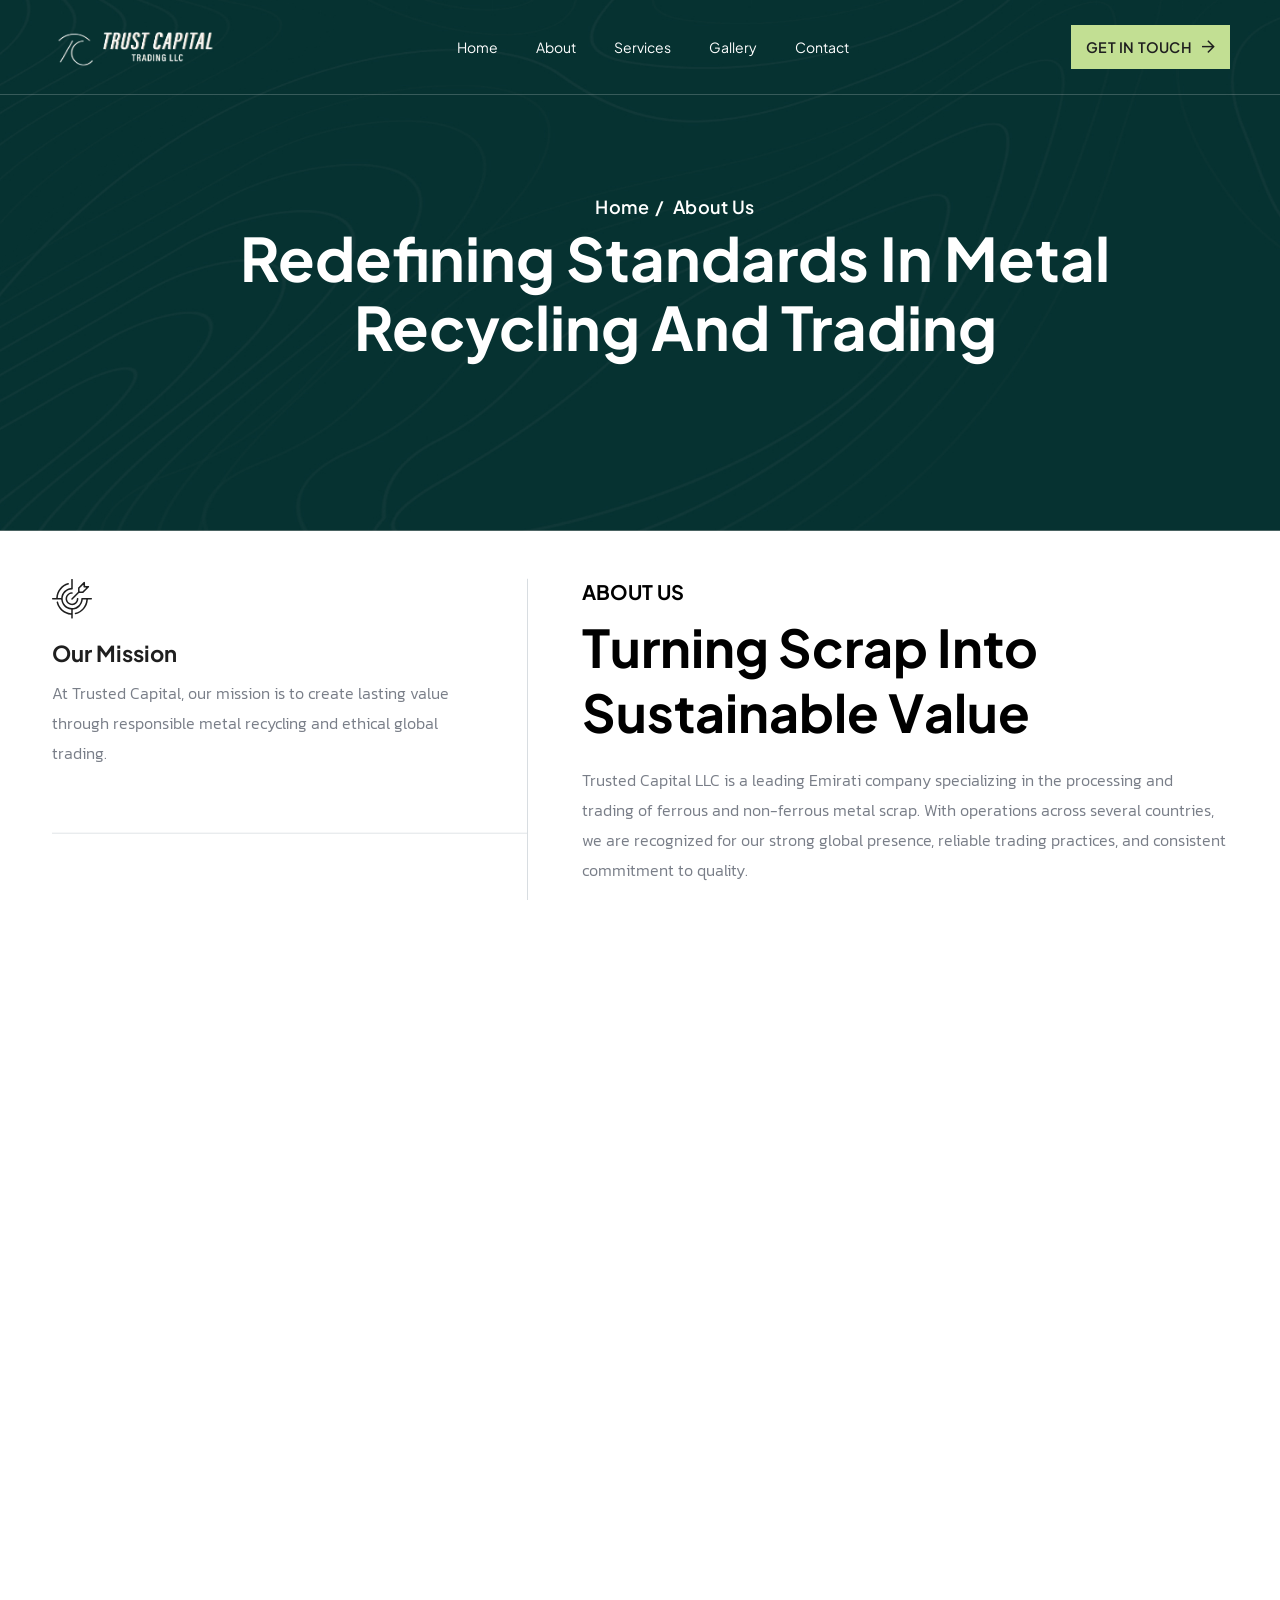
==== commit 8f4e026b: "path for home changed" ====
--- a/about-trust-capital.html
+++ b/about-trust-capital.html
@@ -67,7 +67,7 @@
                         <!--=== Main Menu ===-->
                         <nav class="main-menu">
                             <ul>
-                                <li class="menu-item has-children"><a href="home.html">Home</a>
+                                <li class="menu-item has-children"><a href="index.html">Home</a>
                                 </li>
                                 <li class="menu-item"><a href="about-trust-capital.html">About</a></li>
                                 <li class="menu-item has-children"><a href="services-trust-capital.html">Services</a>
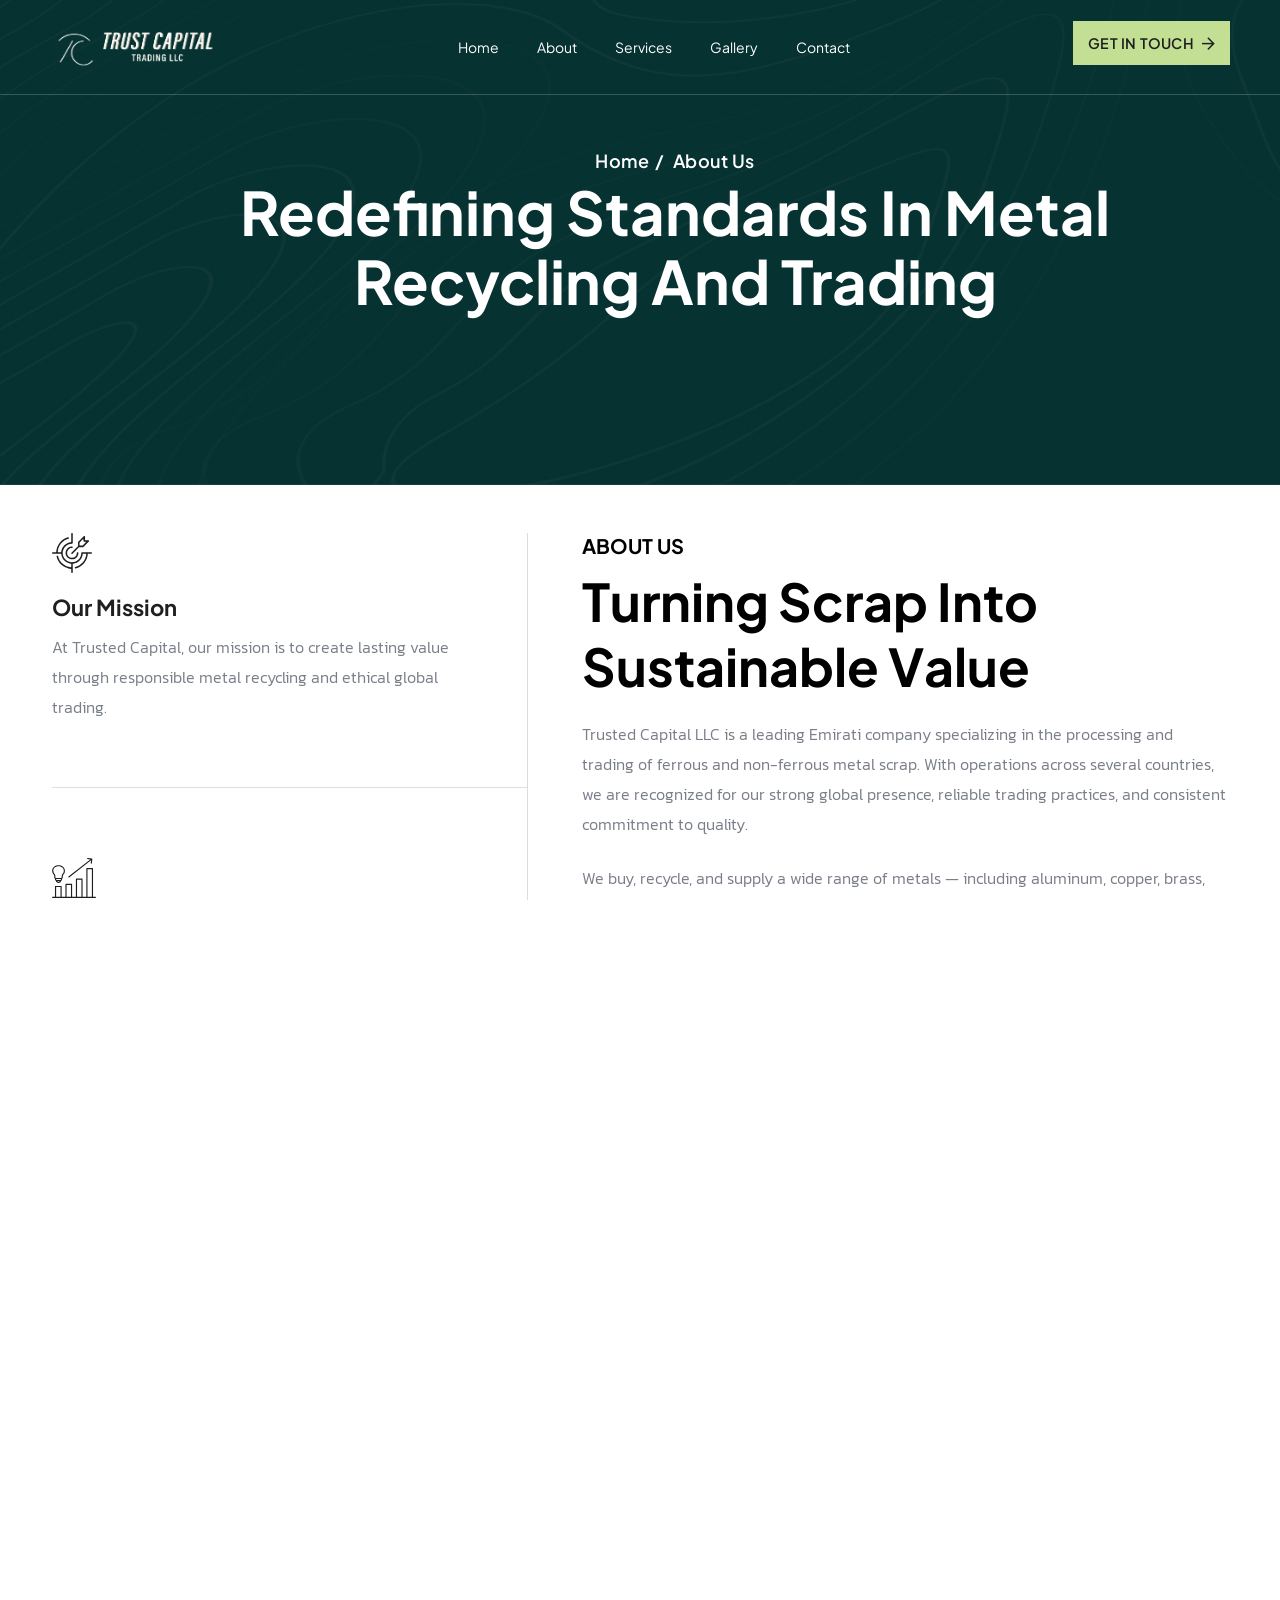
==== commit 8ff69d69: "added some interactions" ====
--- a/about-trust-capital.html
+++ b/about-trust-capital.html
@@ -29,6 +29,60 @@
     <link rel="stylesheet" href="assets/css/spacings.css">
     <!--====== Default css ======-->
     <link rel="stylesheet" href="assets/css/style.css">
+
+
+    <style>
+         .theme-btn.style-one {
+            position: relative;
+            display: inline-block;
+            /* padding: 12px 30px;
+  font-size: 16px;
+  font-weight: 600;
+  color: white;
+  background: #1a1a1a;
+  border: none;
+  border-radius: 5px;
+  text-decoration: none; */
+            overflow: hidden;
+            transition: color 0.4s ease;
+            z-index: 0;
+        }
+
+        .theme-btn.style-one::before {
+            content: "";
+            position: absolute;
+            top: 0;
+            left: -100%;
+            width: 100%;
+            height: 100%;
+            background: #98FF49;
+            transition: all 1.5s ease;
+            z-index: 0;
+        }
+
+        .theme-btn.style-one:hover::before {
+            left: 0;
+        }
+
+        .theme-btn.style-one:hover {
+            color: #000;
+        }
+
+        .theme-btn.style-one i {
+            margin-left: 8px;
+            transition: transform 0.4s ease;
+        }
+
+        .theme-btn.style-one:hover i {
+            transform: translateX(5px);
+        }
+
+        .theme-btn.style-one span,
+        .theme-btn.style-one i {
+            position: relative;
+            z-index: 1;
+        }
+    </style>
 </head>
 
 <body>
@@ -80,7 +134,7 @@
                         </nav>
                         <!--=== Nav Button ===-->
                         <div class="theme-nav-button mt-20 d-block d-md-none">
-                            <a href="contact.html" class="theme-btn style-one">Get A Quote<i
+                            <a href="contact-trust-capital.html" class="theme-btn style-one"> <span>Get A Quote</span><i
                                     class="far fa-arrow-right"></i></a>
                         </div>
                         <!--===  Menu Bottom ===-->
@@ -97,7 +151,7 @@
                     <!--=== Header Nav Right ===-->
                     <div class="nav-right-item">
                         <div class="nav-button d-none d-md-block">
-                            <a href="contact.html" class="theme-btn style-one">GET IN TOUCH<i
+                            <a href="contact-trust-capital.html" class="theme-btn style-one"> <span>GET IN TOUCH</span><i
                                     class="far fa-arrow-right"></i></a>
                         </div>
                         <div class="navbar-toggler">
@@ -522,7 +576,7 @@
                             <div class="col-md-6">
                                 <!--=== Copyright link ===-->
                                 <div class="copyright-link text-md-end text-center">
-                                    <a style="border-left: 1px solid gray;" href="index.html">Terms & Conditions</a>
+                                    <a style="border-right: 1px solid gray; padding-right: 1.5rem;" href="index.html">Terms & Conditions</a>
                                     <a href="index.html">Privacy Policy</a>
                                 </div>
                             </div>
--- a/assets/css/style.css
+++ b/assets/css/style.css
@@ -137,13 +137,13 @@
 
 .goals-container {
   display: flex;
-  gap: 0.5rem;
+  gap: 1rem;
   padding-top: 3px;
 }
 
 .goal-item {
-  border: 1px solid black;
-  padding: 7px 5px;
+  border: 1px solid #dbdbdb;
+  padding: 7px 12px;
 }
 
 .goal-item h3 {
@@ -1366,8 +1366,9 @@
   color: var(--white-color);
 }
 .theme-btn.style-one:hover {
-  background-color: var(--secondary-color);
-  color: var(--white-color);
+  /* background-color: var(--secondary-color);
+  color: var(--white-color); */
+    /* background: #98FF49; */
 }
 @media screen and (max-width: 1199.98px) {
   .theme-btn.style-one {
@@ -1756,10 +1757,10 @@
   color: var(--heading-color);
   background-color: var(--primary-color);
 }
-.nav-right-item .theme-btn.style-one:hover {
+/* .nav-right-item .theme-btn.style-one:hover {
   background-color: var(--secondary-color);
   color: var(--white-color);
-}
+} */
 
 .header-top-bar {
   background-color: var(--primary-black-color);
@@ -2014,10 +2015,10 @@
   color: var(--heading-color);
   background-color: var(--primary-color);
 }
-.bizzen-hero_one .hero-content .theme-btn.style-one:hover {
+/* .bizzen-hero_one .hero-content .theme-btn.style-one:hover {
   background-color: var(--secondary-color);
-  color: var(--white-color);
-}
+  color: var(--white-color); */
+/* } */
 .bizzen-hero_one .text-box {
   margin-left: 70px;
   max-width: 400px;
@@ -3220,14 +3221,14 @@
   border: 1px solid var(--border-color);
 }
 .bizzen-service-item.style-one .service-inner-content {
-  background: -webkit-gradient(
+  /* background: -webkit-gradient(
     linear,
     left bottom,
     left top,
     from(#f4f8ec),
     color-stop(155.15%, rgba(255, 255, 255, 0))
   );
-  background: linear-gradient(0deg, #f4f8ec 0%, rgba(255, 255, 255, 0) 155.15%);
+  background: linear-gradient(0deg, #f4f8ec 0%, rgba(255, 255, 255, 0) 155.15%); */
   padding: 12px 18px 30px;
 }
 .bizzen-service-item.style-one .service-inner-content .content {
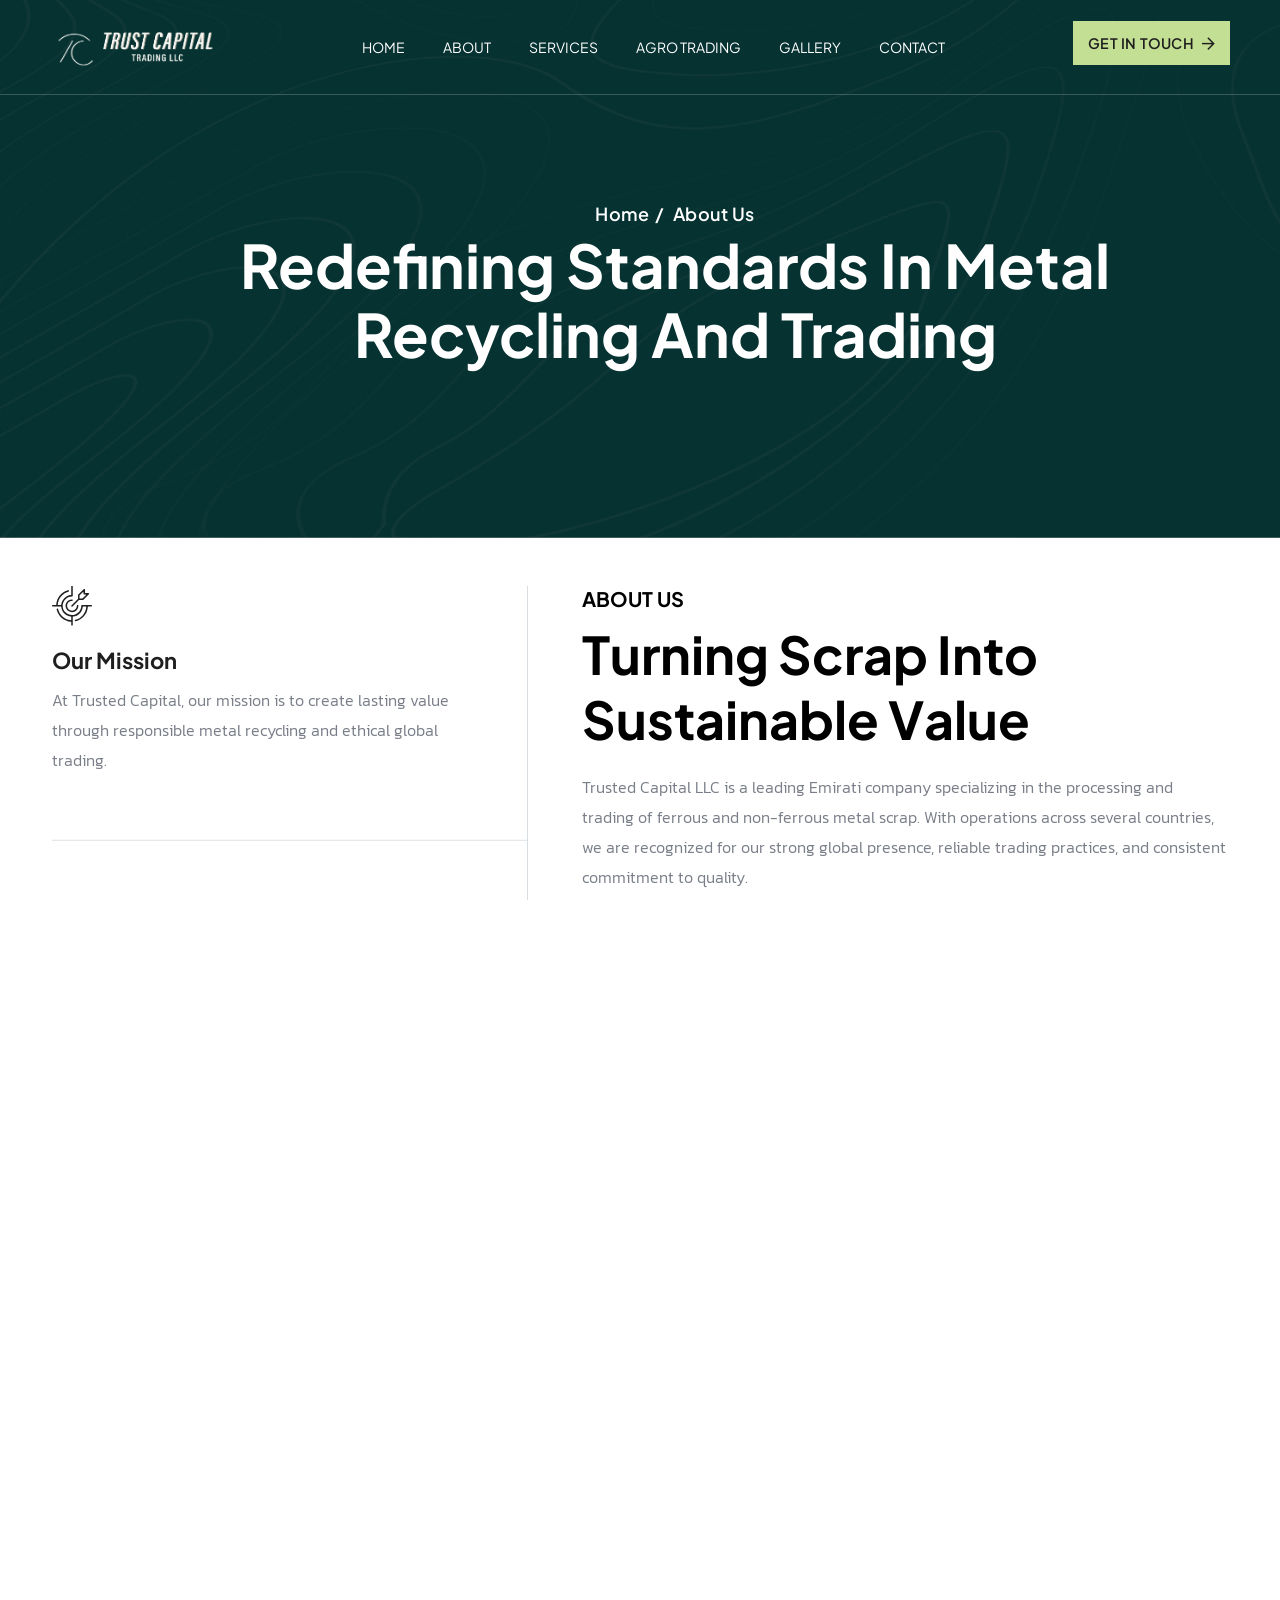
==== commit 5f4269db: "added agro-trading" ====
--- a/about-trust-capital.html
+++ b/about-trust-capital.html
@@ -113,28 +113,30 @@
                         <!--=== Menu Top ===-->
                         <div class="theme-menu-top d-block d-xl-none">
                             <div class="site-branding">
-                                <a href="index.html" class="brand-logo"><img
-                                        src="assets/images/home-one/logo/logo-main.png" alt="Brand Logo"></a>
+                                <!-- <a href="index.html" class="brand-logo"><img
+                                        src="assets/images/home-one/logo/logo-main.png" alt="Brand Logo"></a> -->
 
                             </div>
                         </div>
                         <!--=== Main Menu ===-->
                         <nav class="main-menu">
                             <ul>
-                                <li class="menu-item has-children"><a href="index.html">Home</a>
+                                <li class="menu-item has-children"><a href="index.html">HOME</a>
                                 </li>
-                                <li class="menu-item"><a href="about-trust-capital.html">About</a></li>
-                                <li class="menu-item has-children"><a href="services-trust-capital.html">Services</a>
+                                <li class="menu-item"><a href="about-trust-capital.html">ABOUT</a></li>
+                                <li class="menu-item has-children"><a href="services-trust-capital.html">SERVICES</a>
                                 </li>
-                                <li class="menu-item has-children"><a href="gallery-trust-metal.html">Gallery</a>
+                                <li class="menu-item has-children"><a href="agro-trading-trust-capital.html">AGRO TRADING</a>
                                 </li>
-                                <li class="menu-item has-children"><a href="contact-trust-capital.html">Contact</a>
+                                <li class="menu-item has-children"><a href="gallery-trust-metal.html">GALLERY</a>
+                                </li>
+                                <li class="menu-item has-children"><a href="contact-trust-capital.html">CONTACT</a>
                                 </li>
                             </ul>
                         </nav>
                         <!--=== Nav Button ===-->
                         <div class="theme-nav-button mt-20 d-block d-md-none">
-                            <a href="contact-trust-capital.html" class="theme-btn style-one"> <span>Get A Quote</span><i
+                            <a href="contact-trust-capital.html" class="theme-btn style-one"> <span>GET IN TOUCH</span><i
                                     class="far fa-arrow-right"></i></a>
                         </div>
                         <!--===  Menu Bottom ===-->
--- a/assets/css/style.css
+++ b/assets/css/style.css
@@ -337,7 +337,7 @@
 }
 
 .journey-section {
-  padding: 80px 0;
+  /* padding: 80px 0; */
   background: white;
 }
 
@@ -4155,7 +4155,7 @@
   max-width: 600px;
   padding: 30px 30px;
   margin-top: -22px;
-  height: 21rem;
+  height: 22rem;
 }
 @media (max-width: 767.98px) {
   .bizzen-project-item.style-one .project-inner .content {
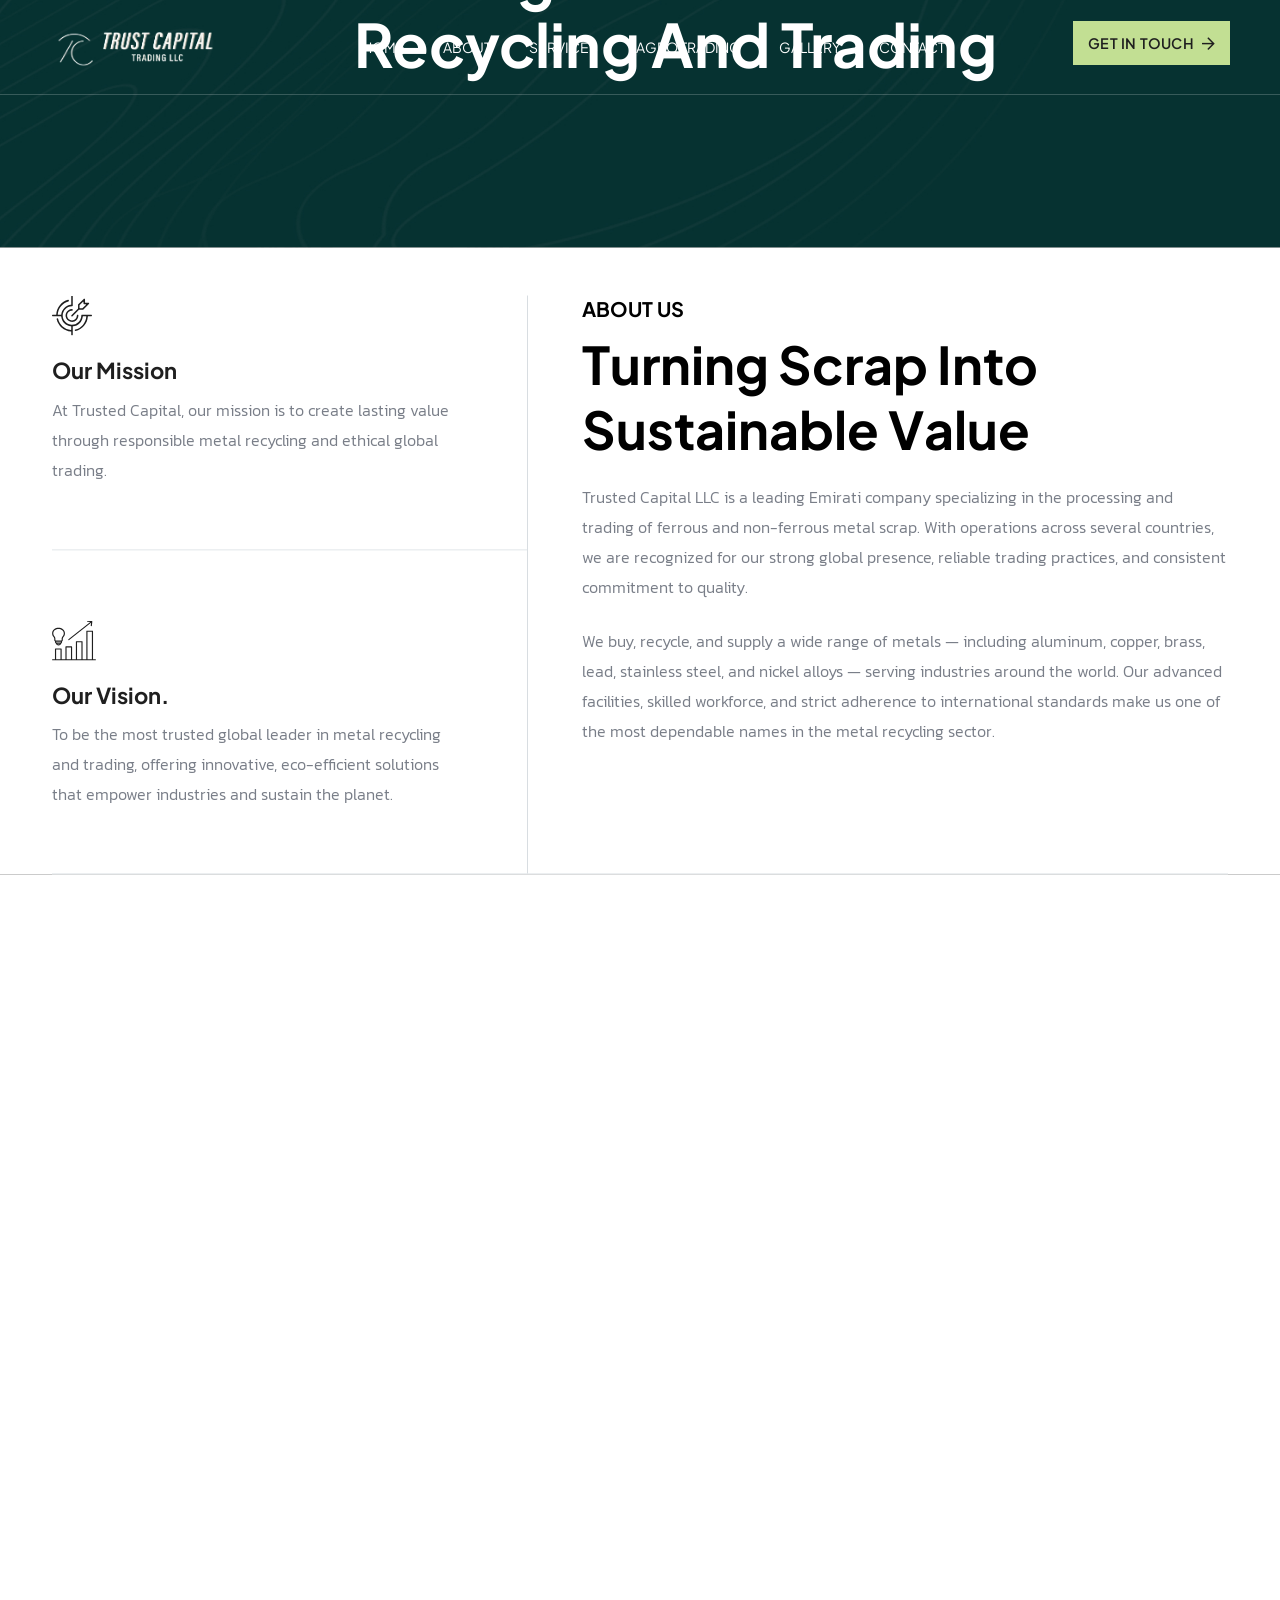
==== commit 9f8fbef7: "design modified" ====
--- a/about-trust-capital.html
+++ b/about-trust-capital.html
@@ -8,9 +8,9 @@
     <meta name="description" content="Business, Consulting, Finance">
     <meta name="viewport" content="width=device-width, initial-scale=1, shrink-to-fit=no">
     <!--====== Title ======-->
-    <title>Bizzen - Business Consulting HTML Template</title>
+    <title>About</title>
     <!--====== Favicon Icon ======-->
-    <link rel="shortcut icon" href="assets/images/favicon.png" type="image/png">
+   <link rel="shortcut icon" href="assets/images/tcfavicon.png" type="image/png">
     <!--====== Google Fonts ======-->
     <link
         href="https://fonts.googleapis.com/css2?family=Kanit:ital,wght@0,300;0,400;0,500;0,600;0,700;0,800;0,900;1,900&family=Plus+Jakarta+Sans:ital,wght@0,200..800;1,200..800&display=swap"
@@ -90,7 +90,7 @@
     <div class="preloader">
         <div class="loading-wrapper">
             <div class="loading"></div>
-            <div id="loading-icon"><img src="assets/images/loader.png" alt="loader"></div>
+            <div id="loading-icon"><img src="assets/images/tcfavicon.png" alt="loader"></div>
         </div>
     </div><!--====== End Preloader ======-->
     <!--====== Start Overlay ======-->
--- a/assets/css/style.css
+++ b/assets/css/style.css
@@ -4213,6 +4213,7 @@
   position: relative;
   overflow: hidden;
   z-index: 1;
+  height: 31rem;
 }
 .bizzen-project-item.style-two .project-thumbnail img {
   width: 100%;
@@ -4223,7 +4224,7 @@
   left: 0;
   width: 100%;
   height: 100%;
-  background-color: rgba(31, 31, 31, 0.85);
+  background-color: rgba(63, 63, 63, 0.395);
   border-right: 1px solid rgba(255, 255, 255, 0.25);
   padding: 30px;
 }
@@ -4256,7 +4257,7 @@
   transform: translateX(-50%);
   width: 100%;
   background-color: var(--white-color);
-  padding: 30px 30px 40px;
+  padding: 18px 18px 0px;
   -webkit-transition: all 0.7s;
   transition: all 0.7s;
 }
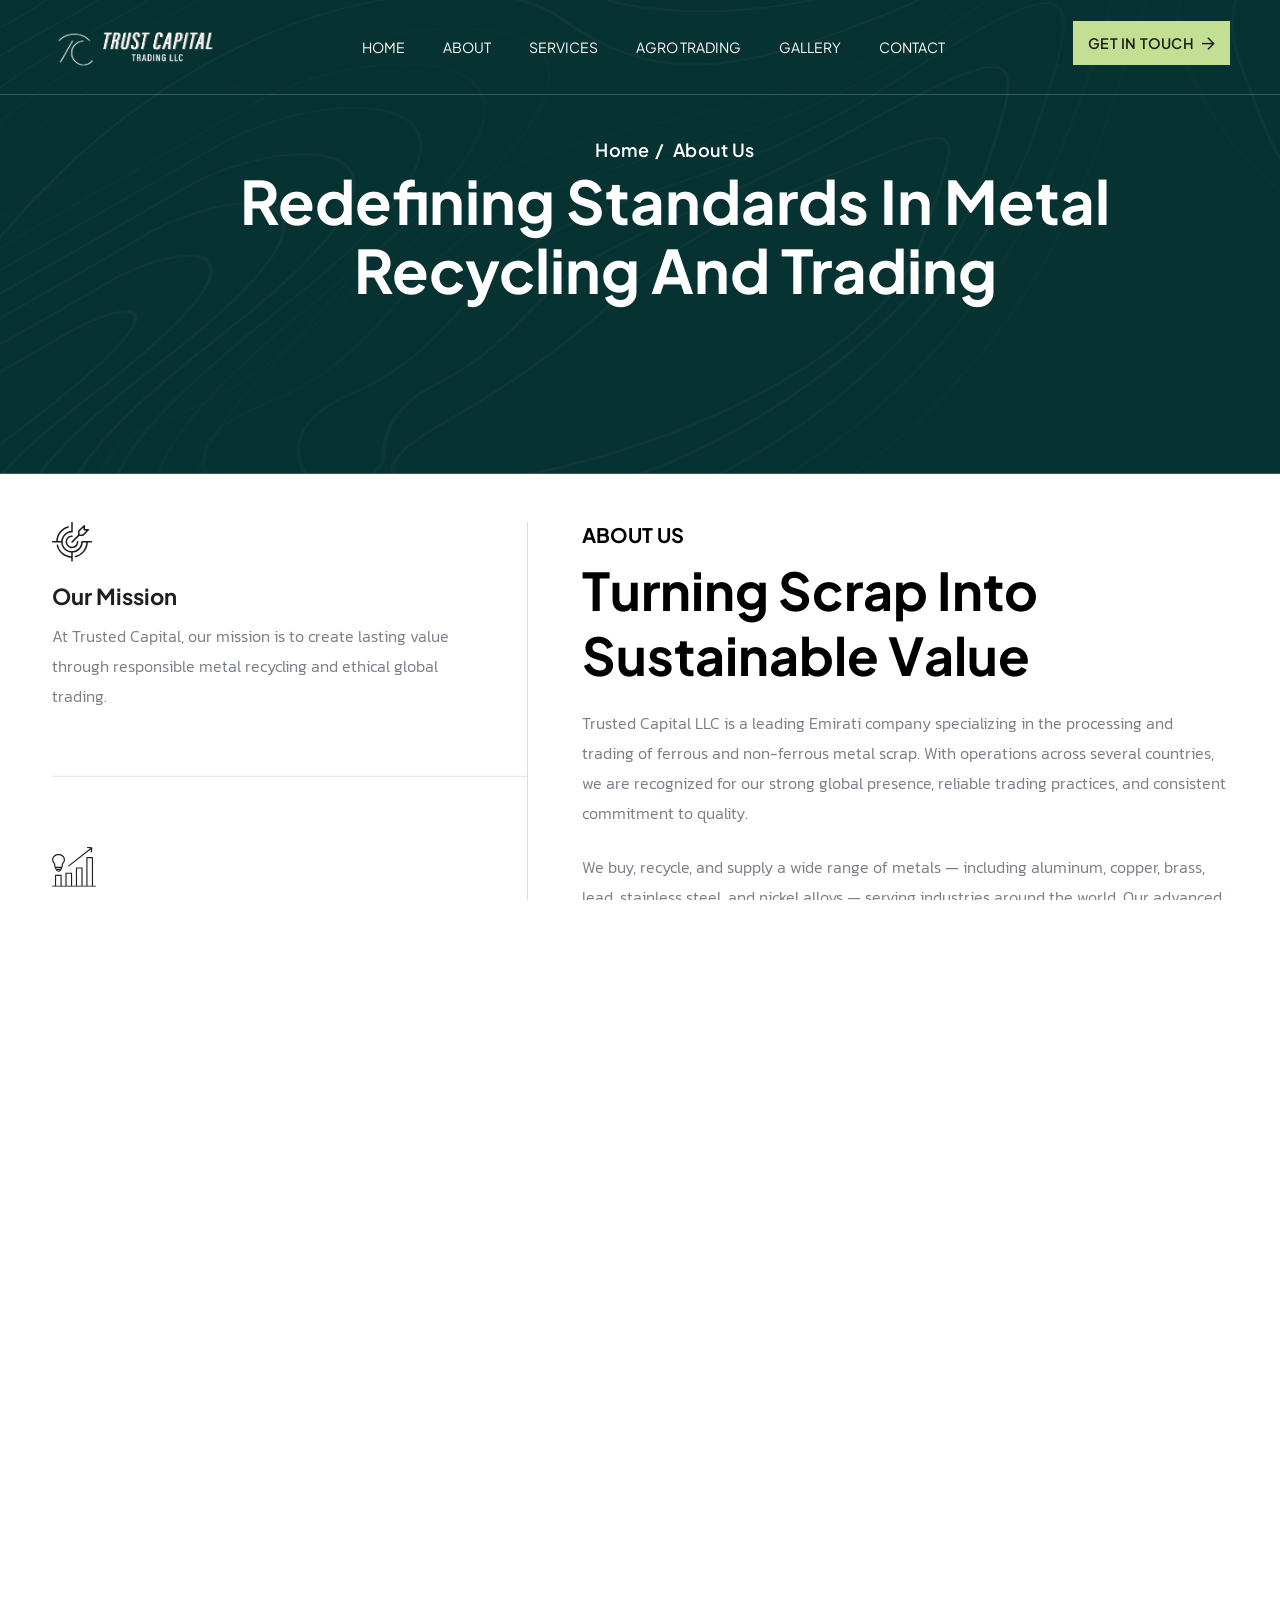
==== commit 99278498: "alignment fixes" ====
--- a/about-trust-capital.html
+++ b/about-trust-capital.html
@@ -428,7 +428,7 @@
 
 
                 <!--======  Start Features Section  ======-->
-                <section class="bizzen-grow-sec pt-120 pb-70" style="background-color: white;">
+                <section class="bizzen-grow-sec pt-120 pb-70" style="background-color: #f8f8f9;">
                     <div class="container">
                         <div class="">
                             <div class="">
--- a/assets/css/style.css
+++ b/assets/css/style.css
@@ -4213,10 +4213,10 @@
   position: relative;
   overflow: hidden;
   z-index: 1;
-  height: 31rem;
+  height: 30rem;
 }
 .bizzen-project-item.style-two .project-thumbnail img {
-  width: 100%;
+  width: 26rem;
 }
 .bizzen-project-item.style-two .project-thumbnail .hover-content {
   position: absolute;
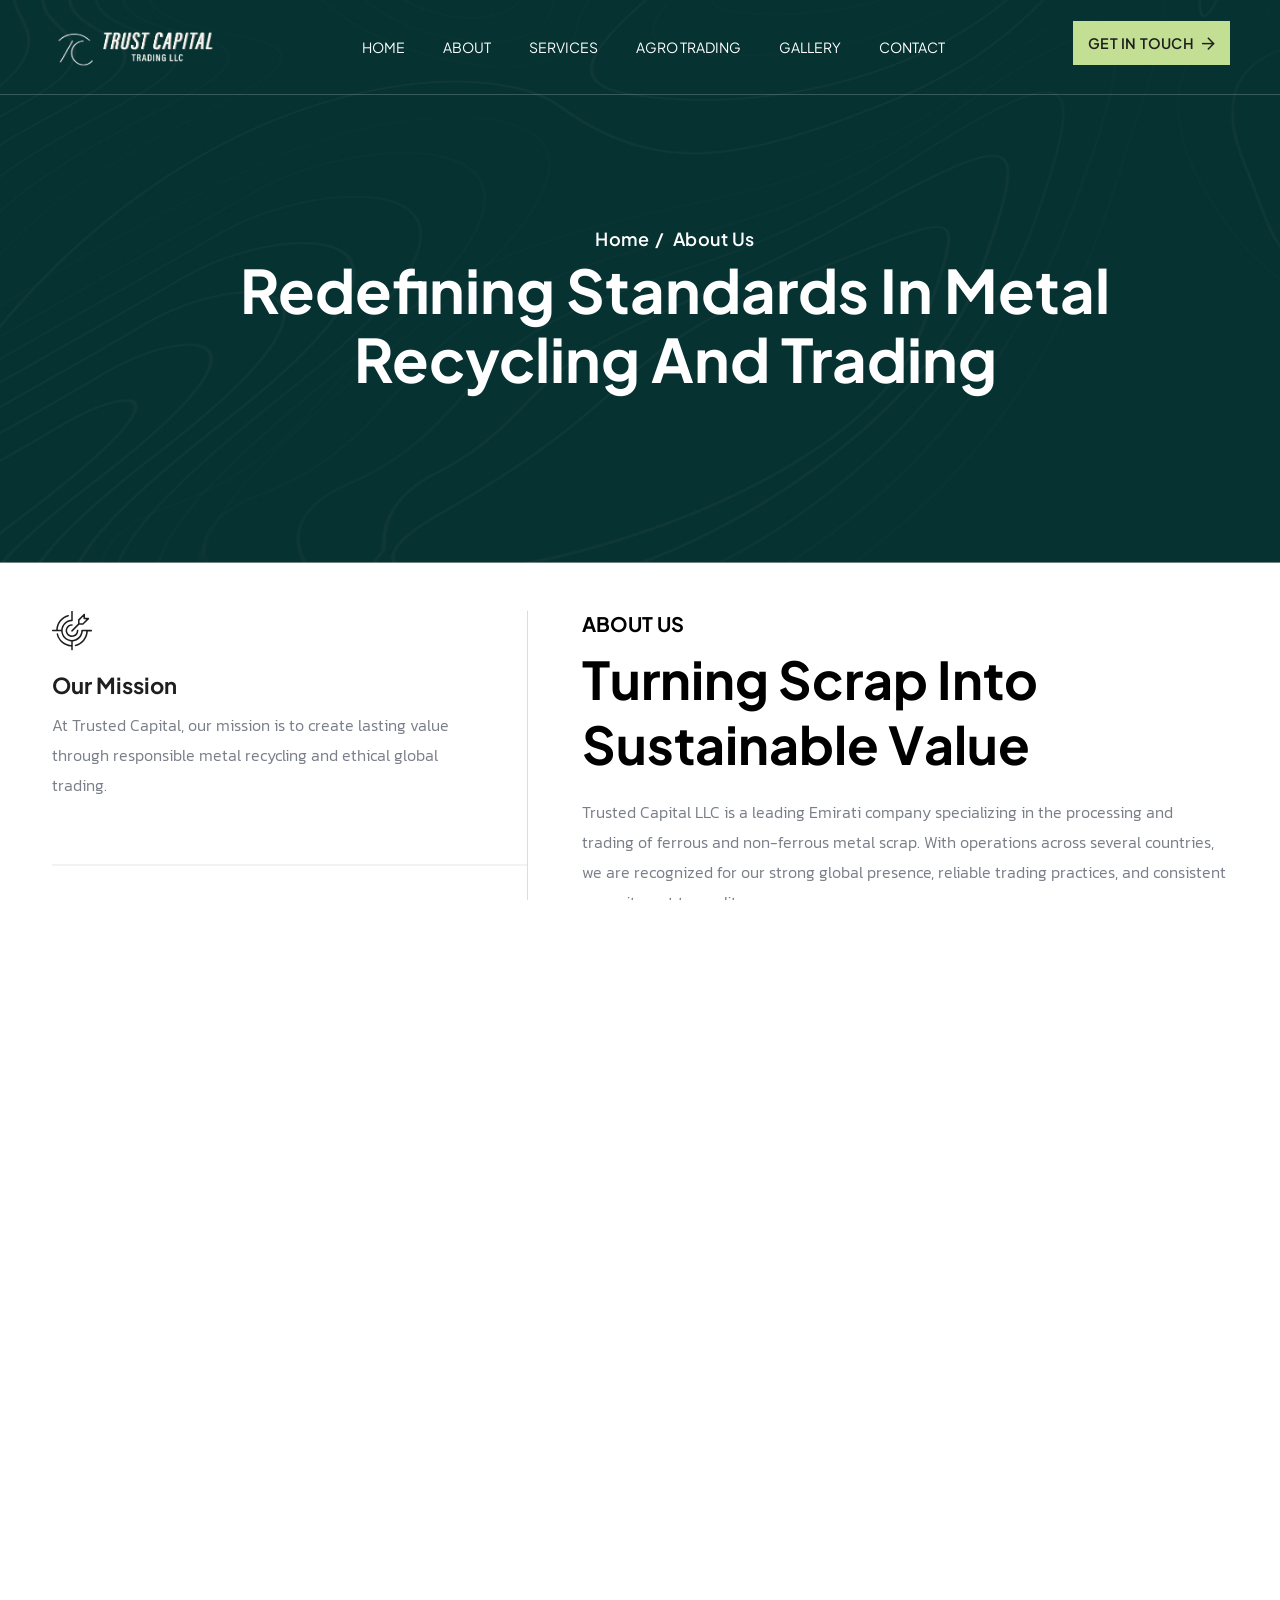
==== commit 00d13f87: "ph number changed" ====
--- a/about-trust-capital.html
+++ b/about-trust-capital.html
@@ -534,7 +534,7 @@
                                                                 123 Industrial Park, Metal City, MC 12345
                                                             </li>
                                                             <li>
-                                                                <a href="">+1 (555) 123-4567</a>
+                                                                <a href="">+971 54 7275994</a>
                                                             </li>
                                                             <li>
                                                                 <a href="">info@trustedcapital.com</a>
